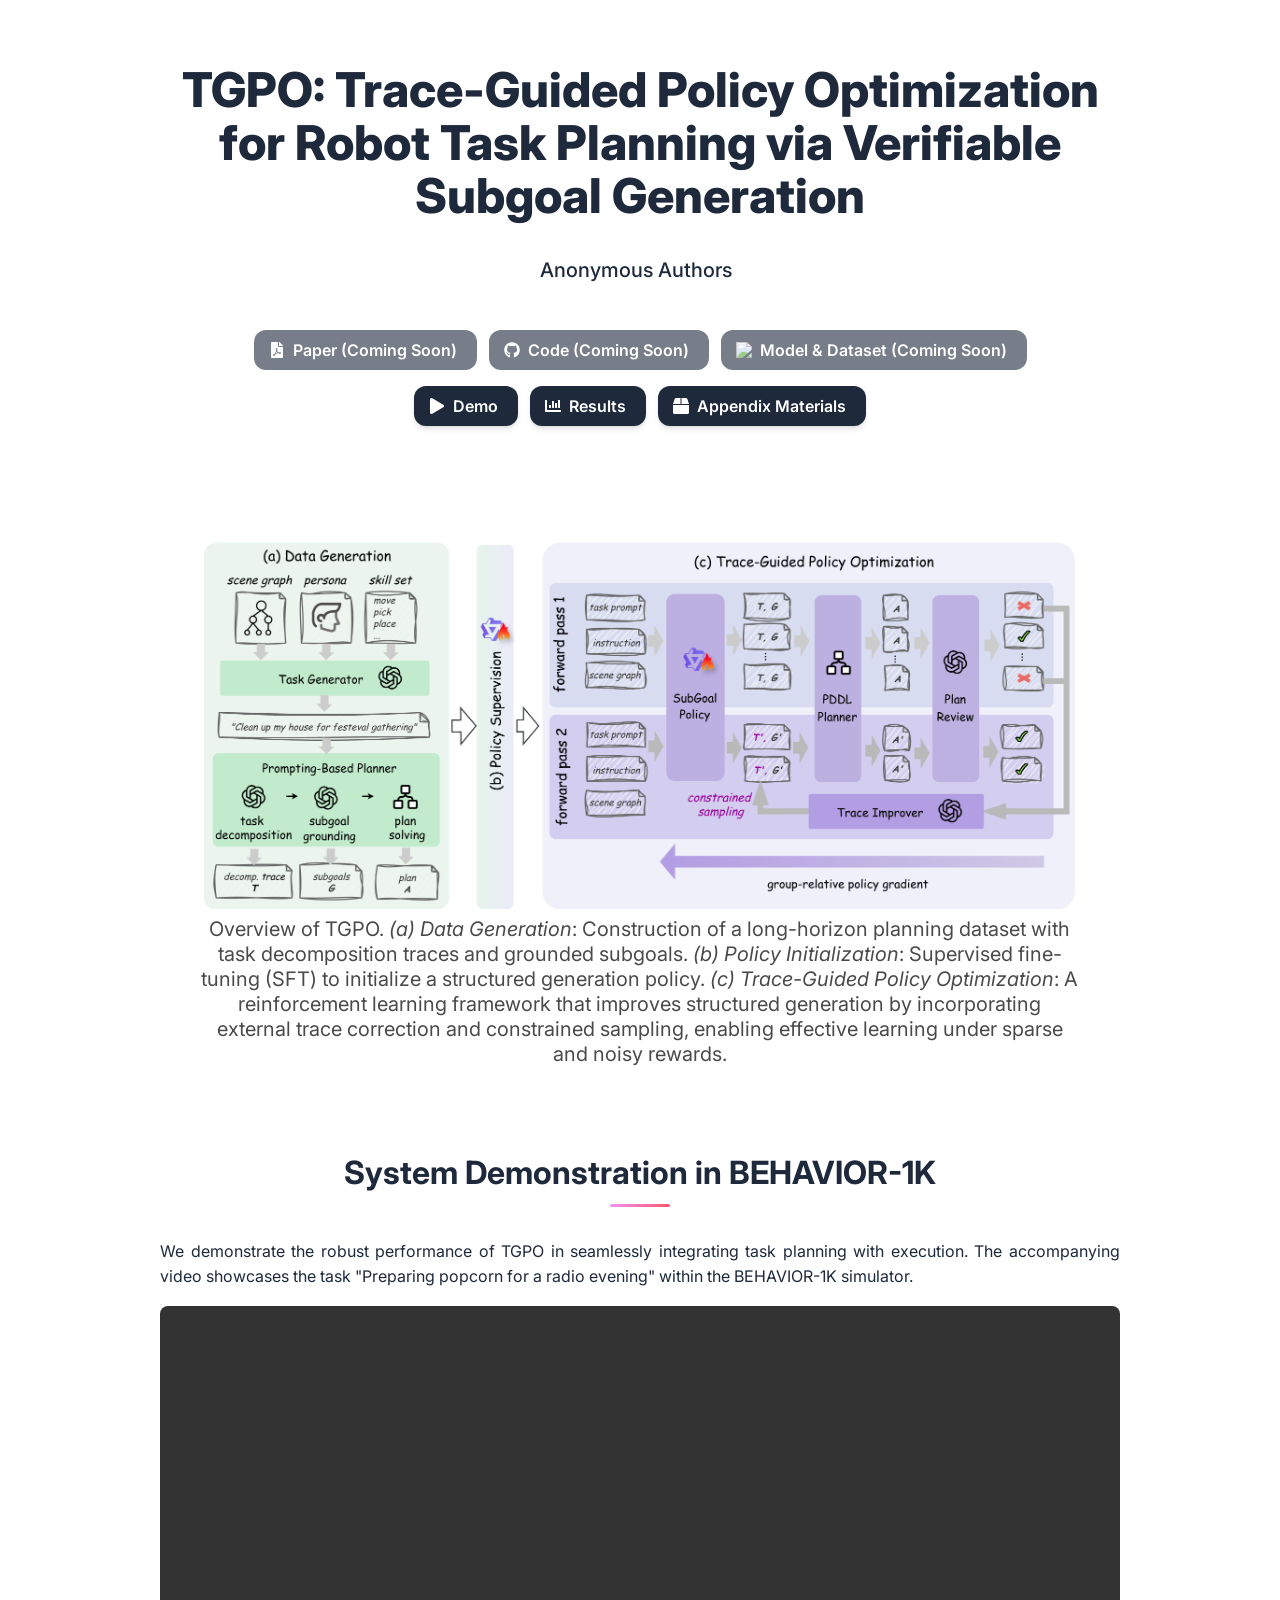
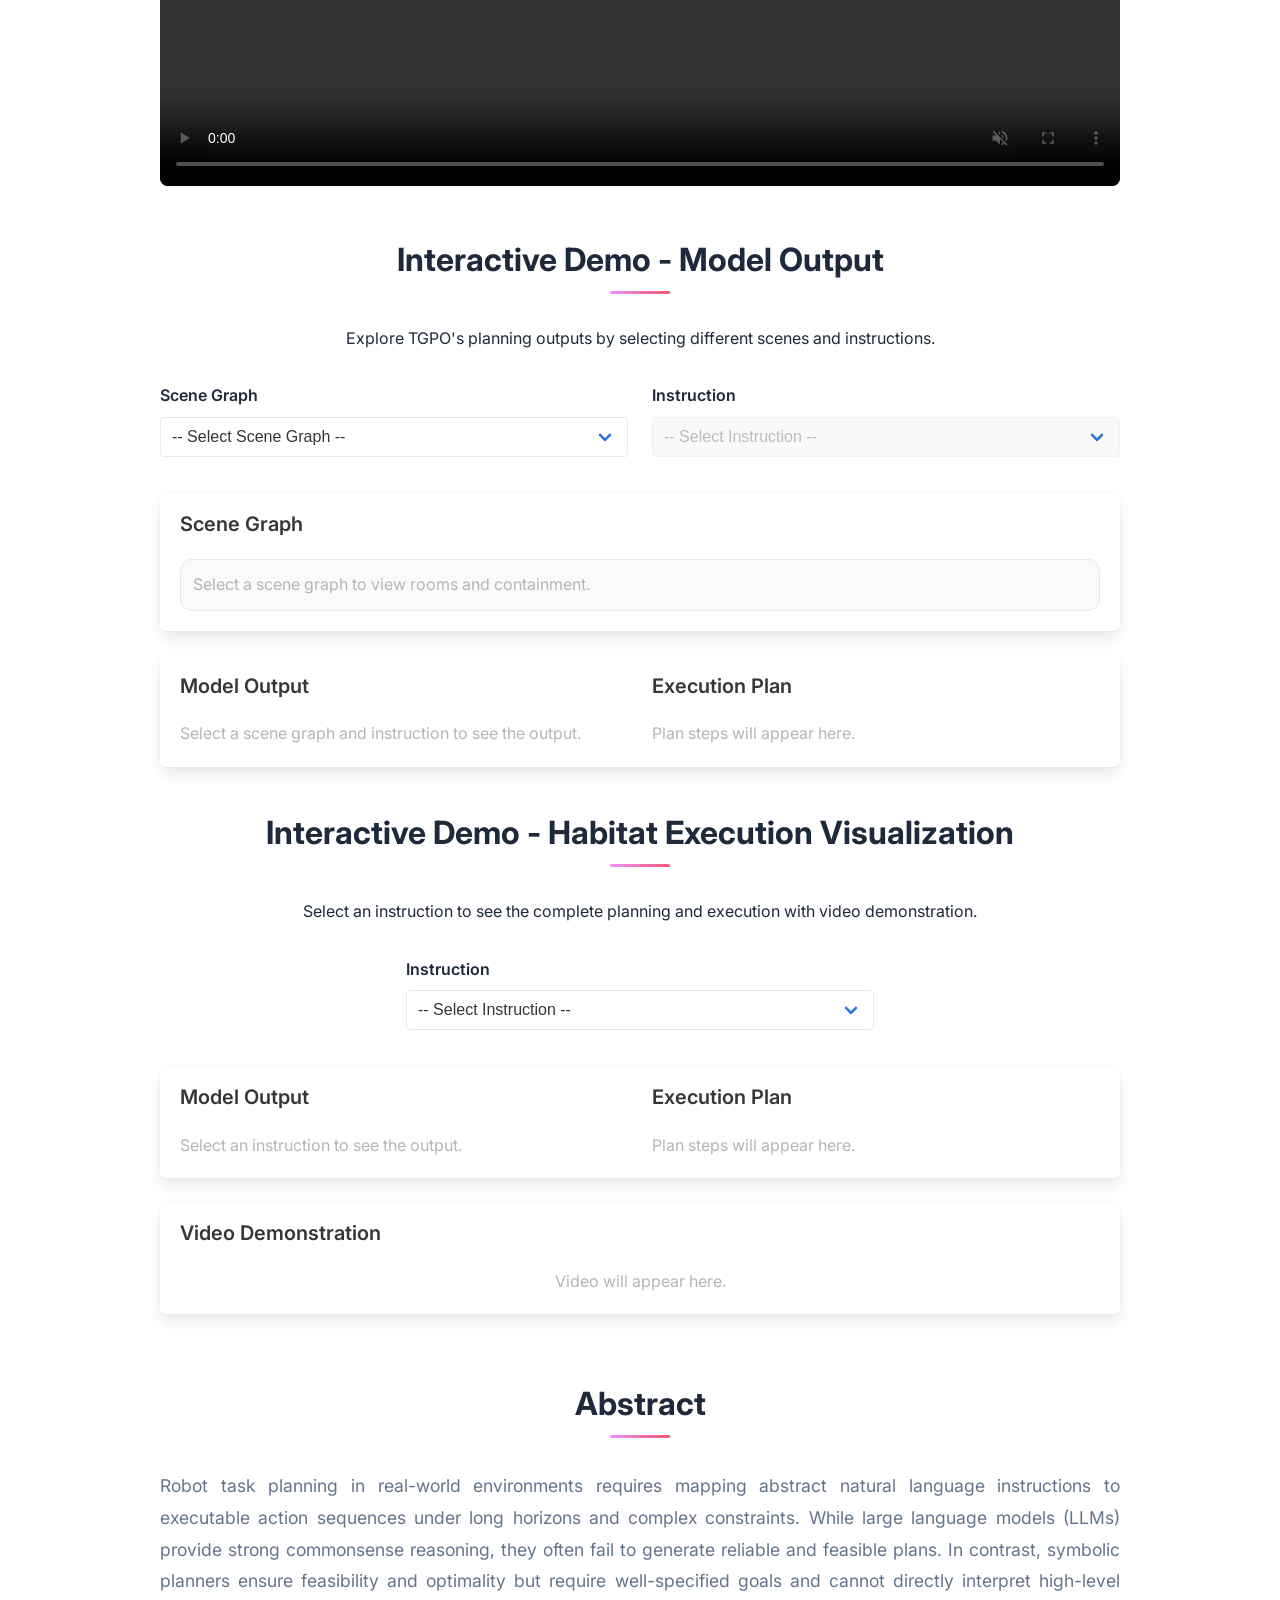
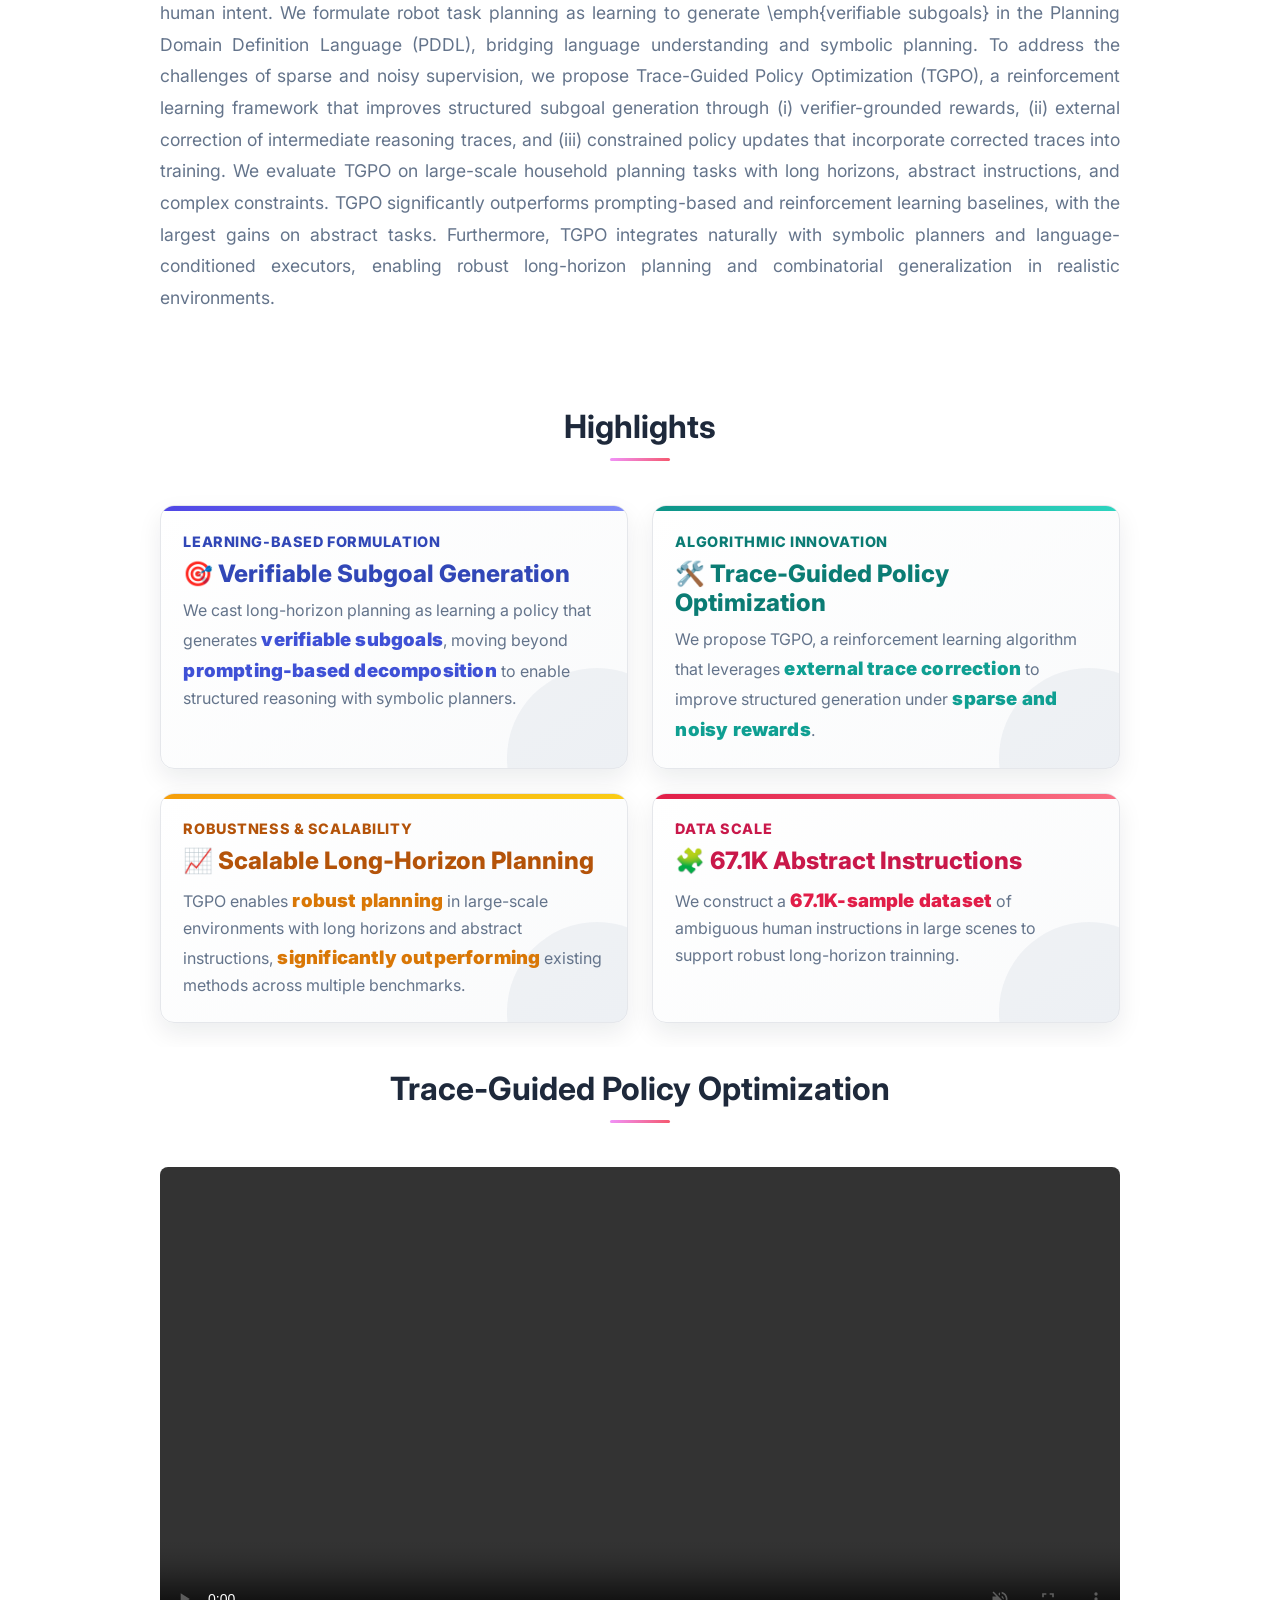
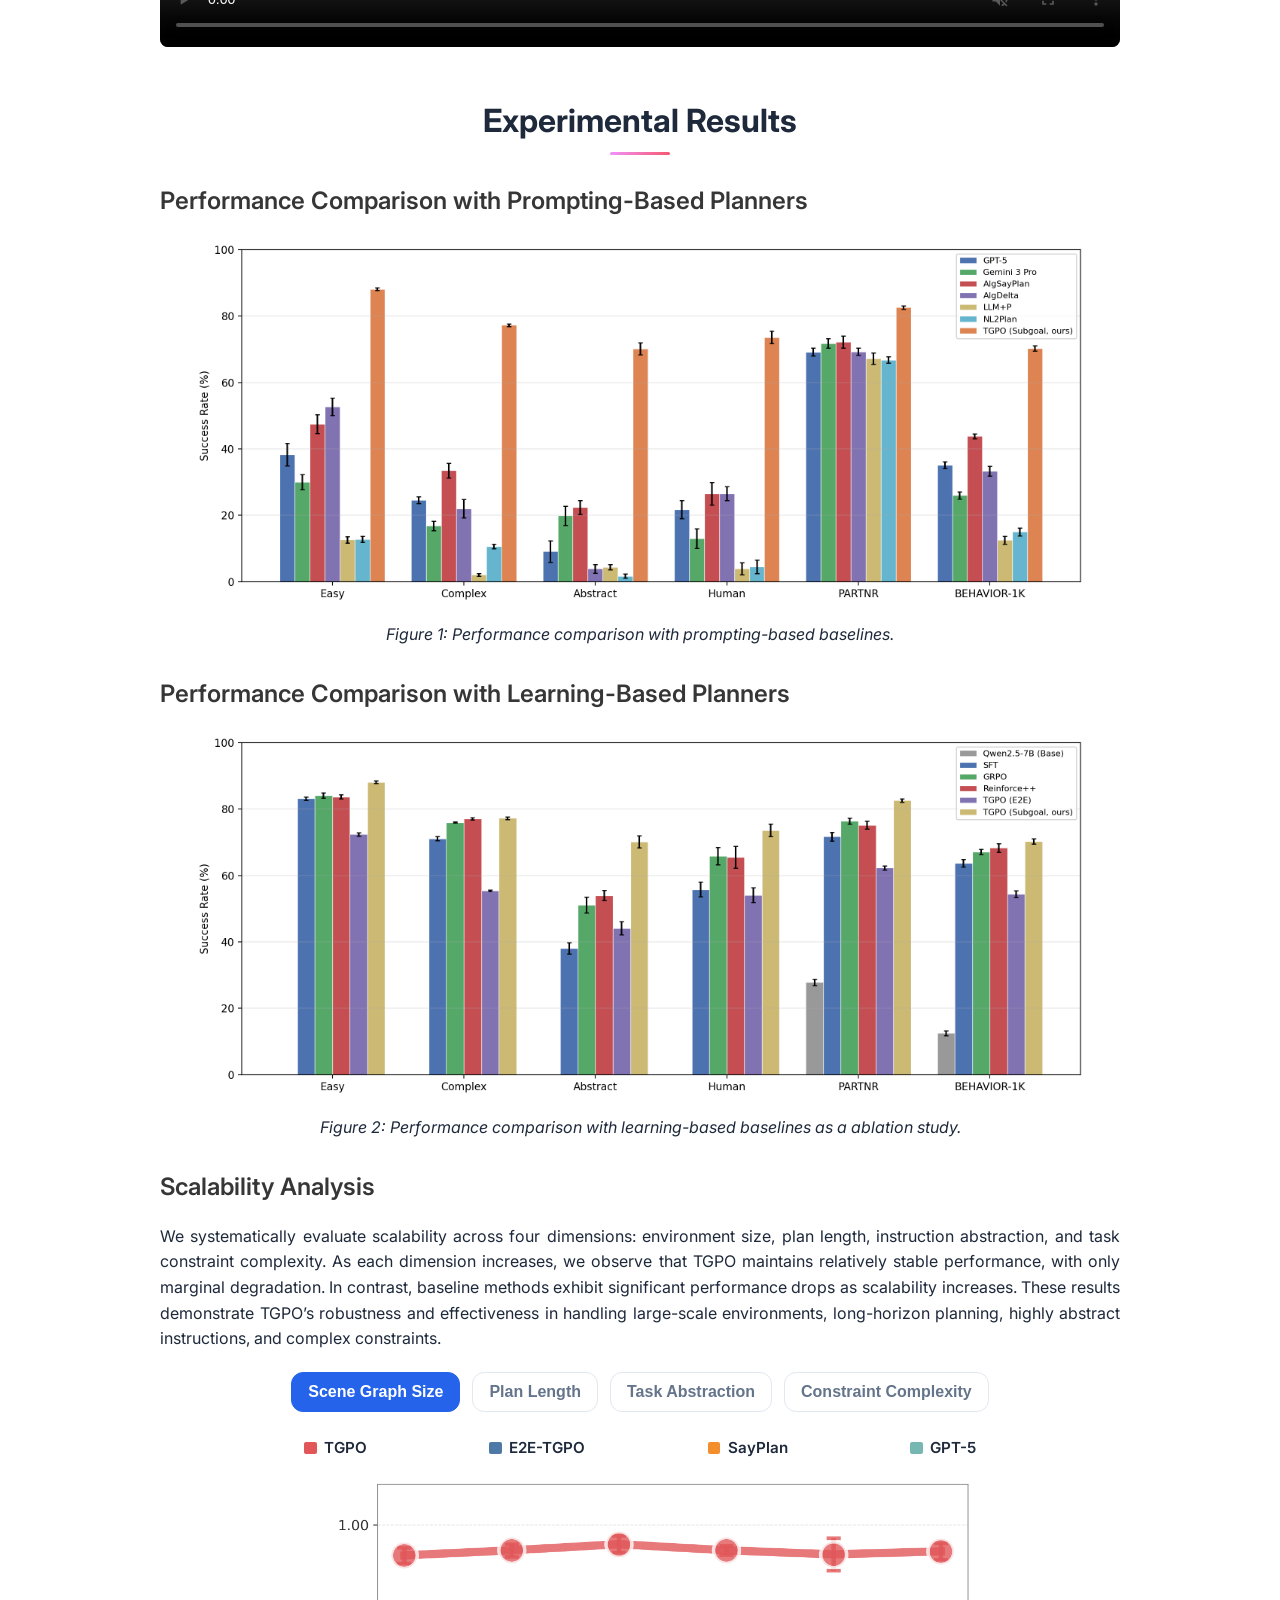
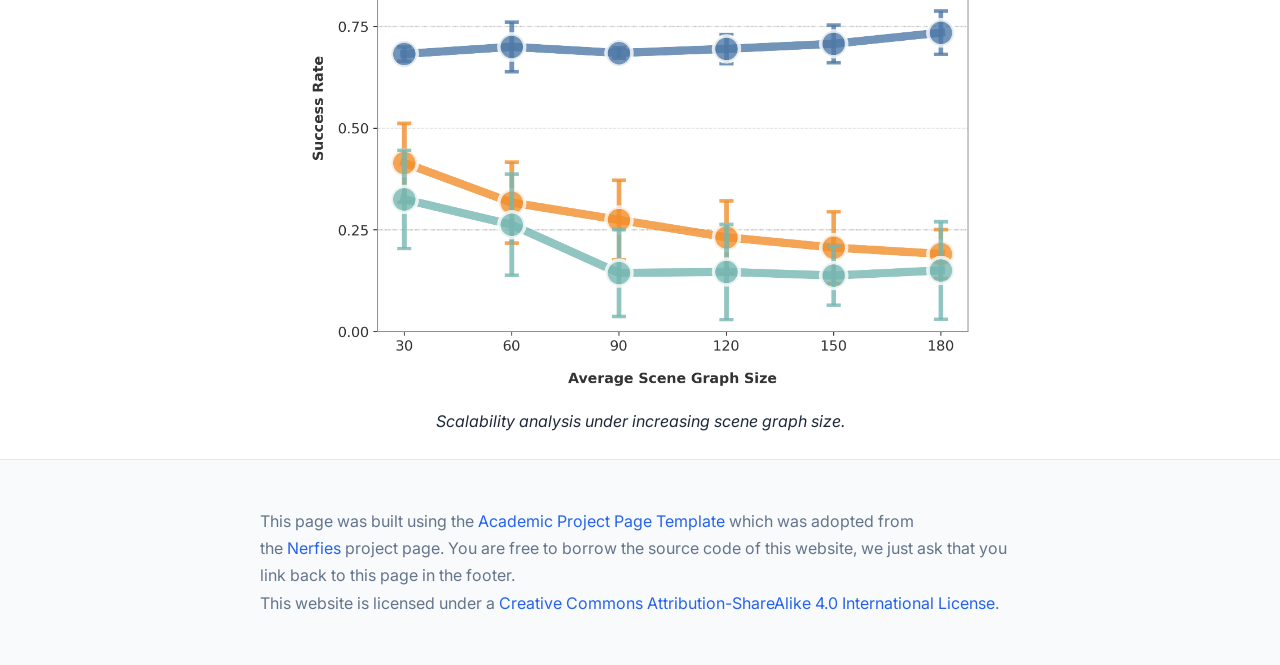
==== index.html @ 9da51aa7 "update" ====
<!DOCTYPE html>
<html lang="en">
<head>
  <meta charset="utf-8">
  <meta name="viewport" content="width=device-width, initial-scale=1">
  
  <!-- Primary Meta Tags -->
  <meta name="title" content="TGPO: Trace-Guided Policy Optimization for Robot Task Planning via Verifiable Subgoal Generation">
  <meta name="description" content="">
  <meta name="keywords" content="planning, robotics, artificial intelligence, machine learning, long-horizon planning, LLMs, reinforcement learning, symbolic reasoning, PDDL, task decomposition">
  <meta name="robots" content="noindex, nofollow">
  <meta name="language" content="English">
  
  <!-- Open Graph / Facebook -->
  <meta property="og:type" content="article">
  <meta property="og:site_name" content="Research Project">
  <meta property="og:title" content="TGPO: Trace-Guided Policy Optimization for Robot Task Planning via Verifiable Subgoal Generation">
  <meta property="og:description" content="Anonymous research project on household task planning.">
  <meta property="og:image:alt" content="TGPO Research Project">
  <meta property="article:section" content="Research">

  <!-- Twitter -->
  <meta name="twitter:card" content="summary_large_image">
  <meta name="twitter:title" content="TGPO: Trace-Guided Policy Optimization for Robot Task Planning">
  <meta name="twitter:description" content="Anonymous research project on household task planning.">

  <!-- Academic/Research Specific -->
  <meta name="citation_title" content="TGPO: Trace-Guided Policy Optimization for Robot Task Planning via Verifiable Subgoal Generation">
  <meta name="citation_publication_date" content="2024">
  
  <!-- Additional SEO -->
  <meta name="theme-color" content="#2563eb">
  <meta name="msapplication-TileColor" content="#2563eb">
  <meta name="apple-mobile-web-app-capable" content="yes">
  <meta name="apple-mobile-web-app-status-bar-style" content="default">
  <meta name="referrer" content="no-referrer">
  
  <!-- Preconnect for performance -->
  <link rel="preconnect" href="https://fonts.googleapis.com">
  <link rel="preconnect" href="https://fonts.gstatic.com" crossorigin>
  <link rel="preconnect" href="https://ajax.googleapis.com">
  <link rel="preconnect" href="https://documentcloud.adobe.com">
  <link rel="preconnect" href="https://cdn.jsdelivr.net">


  <title>TGPO: Trace-Guided Policy Optimization for Robot Task Planning via Verifiable Subgoal Generation - zhihong liu, yang li, renming huang, cewu lu, panpan cai | Academic Research</title>
  
  <!-- Favicon and App Icons -->
  <link rel="icon" type="image/x-icon" href="static/images/favicon.ico">
  <link rel="apple-touch-icon" href="static/images/favicon.ico">
  
  <!-- Critical CSS - Load synchronously -->
  <link rel="stylesheet" href="static/css/bulma.min.css">
  <link rel="stylesheet" href="static/css/index.css">
  
  <!-- Non-critical CSS - Load asynchronously -->
  <link rel="preload" href="static/css/bulma-carousel.min.css" as="style" onload="this.onload=null;this.rel='stylesheet'">
  <link rel="preload" href="static/css/bulma-slider.min.css" as="style" onload="this.onload=null;this.rel='stylesheet'">
  <link rel="preload" href="static/css/fontawesome.all.min.css" as="style" onload="this.onload=null;this.rel='stylesheet'">
  <link rel="preload" href="https://cdn.jsdelivr.net/gh/jpswalsh/academicons@1/css/academicons.min.css" as="style" onload="this.onload=null;this.rel='stylesheet'">
  
  <!-- Fallback for browsers that don't support preload -->
  <noscript>
    <link rel="stylesheet" href="static/css/bulma-carousel.min.css">
    <link rel="stylesheet" href="static/css/bulma-slider.min.css">
    <link rel="stylesheet" href="static/css/fontawesome.all.min.css">
    <link rel="stylesheet" href="https://cdn.jsdelivr.net/gh/jpswalsh/academicons@1/css/academicons.min.css">
  </noscript>
  
  <!-- Fonts - Optimized loading -->
  <link href="https://fonts.googleapis.com/css2?family=Inter:wght@400;500;600;700;800&display=swap" rel="stylesheet">
  
  <!-- Defer non-critical JavaScript -->
  <script defer src="https://ajax.googleapis.com/ajax/libs/jquery/3.5.1/jquery.min.js"></script>
  <script defer src="https://documentcloud.adobe.com/view-sdk/main.js"></script>
  <script defer src="static/js/fontawesome.all.min.js"></script>
  <script defer src="static/js/bulma-carousel.min.js"></script>
  <script defer src="static/js/bulma-slider.min.js"></script>
  <script defer src="static/js/index.js"></script>
  <script defer src="https://cdn.jsdelivr.net/npm/echarts@5.5.0/dist/echarts.min.js"></script>
  <script defer src="static/js/interactive-demo.js"></script>
  
  <!-- Structured Data for Academic Papers -->
  <!-- Structured Data removed for anonymity -->
</head>
<body>


  <!-- Scroll to Top Button -->
  <button class="scroll-to-top" onclick="scrollToTop()" title="Scroll to top" aria-label="Scroll to top">
    <i class="fas fa-chevron-up"></i>
  </button>



  <main id="main-content">
  <section class="hero">
    <div class="hero-body">
      <div class="container is-max-desktop">
        <div class="columns is-centered">
          <div class="column has-text-centered">
            <h1 class="title is-1 publication-title">TGPO: Trace-Guided Policy Optimization for Robot Task Planning via Verifiable Subgoal Generation</h1>
            <div class="is-size-5 publication-authors">
              <span class="author-block">Anonymous Authors</span>
                  </div>

                  <div class="column has-text-centered">
                    <div class="publication-links">
                      <p>
                        <span class="link-block">
                          <a class="external-link button is-normal is-rounded is-dark" disabled style="cursor: not-allowed; opacity: 0.6;">
                            <span class="icon">
                              <i class="fas fa-file-pdf"></i>
                            </span>
                            <span>Paper (Coming Soon)</span>
                          </a>
                        </span>

                        <span class="link-block">
                          <a class="external-link button is-normal is-rounded is-dark" disabled style="cursor: not-allowed; opacity: 0.6;">
                            <span class="icon">
                              <i class="fab fa-github"></i>
                            </span>
                            <span>Code (Coming Soon)</span>
                          </a>
                        </span>

                        <span class="link-block">
                          <a class="external-link button is-normal is-rounded is-dark" disabled style="cursor: not-allowed; opacity: 0.6;">
                            <span class="icon">
                              <img src="https://huggingface.co/front/assets/huggingface_logo-noborder.svg" alt="Hugging Face" style="width: 1em; height: 1em; vertical-align: middle;">
                            </span>
                            <span>Model & Dataset (Coming Soon)</span>
                          </a>
                        </span>
                      </p>
                      <p>
                        <span class="link-block">
                          <a href="#performance-demo" class="external-link button is-normal is-rounded is-dark">
                            <span class="icon">
                              <i class="fas fa-play"></i>
                            </span>
                            <span>Demo</span>
                          </a>
                        </span>

                        <span class="link-block">
                          <a href="#experimental-results" class="external-link button is-normal is-rounded is-dark">
                            <span class="icon">
                              <i class="fas fa-chart-bar"></i>
                            </span>
                            <span>Results</span>
                          </a>
                        </span>

                        <span class="link-block">
                          <a href="appendix_materials/" class="external-link button is-normal is-rounded is-dark">
                            <span class="icon">
                              <i class="fas fa-box"></i>
                            </span>
                            <span>Appendix Materials</span>
                          </a>
                        </span>
                      </p>
            </div>
          </div>
        </div>
      </div>
    </div>
  </div>
</section>



<!-- Start Banner-->
<section class="hero teaser">
  <div class="container has-text-centered">
    <div class="hero-body">
      <div class="columns is-centered">
        <div class="column is-four-fifths">
          <img src="static/images/TGPO_overview.png" alt="TGPO image" loading="lazy" style="max-width: 100%; height: auto;"/>
          <h2 class="subtitle has-text-centered">
            Overview of TGPO. 
<em>(a) Data Generation</em>: Construction of a long-horizon planning dataset with task decomposition traces and grounded subgoals. 
<em>(b) Policy Initialization</em>: Supervised fine-tuning (SFT) to initialize a structured generation policy. 
<em>(c) Trace-Guided Policy Optimization</em>: A reinforcement learning framework that improves structured generation by incorporating external trace correction and constrained sampling, enabling effective learning under sparse and noisy rewards.
          </h2>
        </div>
      </div>
    </div>
  </div>
</section>
<!-- End Banner -->

<!-- System Demonstration in BEHAVIOR-1K -->
<section class="hero is-small" id="performance-demo">
  <div class="hero-body">
    <div class="container is-max-desktop">
      <h2 class="title is-3 has-text-centered">System Demonstration in BEHAVIOR-1K</h2>
      <p class="has-text-justified" style="margin-bottom: 1rem;">
        We demonstrate the robust performance of TGPO in seamlessly integrating task planning with execution. The accompanying video showcases the task "Preparing popcorn for a radio evening" within the BEHAVIOR-1K simulator.
      </p>
      <div id="performance-video-container">
        <video poster="" autoplay controls muted loop preload="metadata" style="width: 100%; border-radius: 8px;">
          <source src="static/videos/behavior_1k_demos/recombine_task_demo.mp4" type="video/mp4">
        </video>
      </div>
    </div>
  </div>
</section>

<!-- Interactive Demo Section - Part 1: Model Output Only -->
<section class="hero is-small" id="interactive-demo">
  <div class="hero-body">
    <div class="container is-max-desktop">
      <h2 class="title is-3 has-text-centered">Interactive Demo - Model Output</h2>
      <p class="has-text-centered" style="margin-bottom: 2rem;">
        Explore TGPO's planning outputs by selecting different scenes and instructions.
      </p>

      <div class="columns is-centered">
        <div class="column is-full">
          <!-- Selection Controls -->
          <div class="columns" style="margin-bottom: 1.5rem;">
            <div class="column is-half">
              <div class="field">
                <label class="label">Scene Graph</label>
                <div class="control">
                  <div class="select is-fullwidth">
                    <select id="scene-graph-select-1">
                      <option value="">-- Select Scene Graph --</option>
                    </select>
                  </div>
                </div>
              </div>
            </div>
            <div class="column is-half">
              <div class="field">
                <label class="label">Instruction</label>
                <div class="control">
                  <div class="select is-fullwidth">
                    <select id="instruction-select-1" disabled>
                      <option value="">-- Select Instruction --</option>
                    </select>
                  </div>
                </div>
              </div>
            </div>
          </div>

          <!-- Scene Graph Row -->
          <div class="box" style="margin-bottom: 1.5rem;">
            <h4 class="title is-5">Scene Graph</h4>
            <div id="demo-scenegraph-container-1" class="demo-scenegraph-panel" style="max-height: 400px; overflow-y: auto;">
              <p class="has-text-grey-light">Select a scene graph to view the building hierarchy.</p>
            </div>
          </div>

          <!-- Model Output and Execution Plan - Side by Side -->
          <div class="box">
            <div class="columns">
              <div class="column is-half">
                <h4 class="title is-5">Model Output</h4>
                <div id="demo-output-container-1" style="max-height: 300px; overflow-y: auto;">
                  <p class="has-text-grey-light">Select a scene graph and instruction to see the output.</p>
                </div>
              </div>
              <div class="column is-half">
                <h4 class="title is-5">Execution Plan</h4>
                <div id="demo-plan-container-1" style="max-height: 300px; overflow-y: auto;">
                  <p class="has-text-grey-light">Plan steps will appear here.</p>
                </div>
              </div>
            </div>
          </div>
        </div>
      </div>
    </div>
  </div>
</section>
<!-- End Interactive Demo Section - Part 1 -->

<!-- Interactive Demo Section - Part 2: With Video -->
<section class="hero is-small">
  <div class="hero-body">
    <div class="container is-max-desktop">
      <h2 class="title is-3 has-text-centered">Interactive Demo - Habitat Execution Visualization</h2>
      <p class="has-text-centered" style="margin-bottom: 2rem;">
        Select an instruction to see the complete planning and execution with video demonstration.
      </p>

      <div class="columns is-centered">
        <div class="column is-full">
          <!-- Instruction Selection -->
          <div class="columns" style="margin-bottom: 1.5rem;">
            <div class="column is-half is-offset-one-quarter">
              <div class="field">
                <label class="label">Instruction</label>
                <div class="control">
                  <div class="select is-fullwidth">
                    <select id="instruction-select-2" disabled>
                      <option value="">-- Select Instruction --</option>
                    </select>
                  </div>
                </div>
              </div>
            </div>
          </div>

          <!-- Model Output and Execution Plan - Side by Side -->
          <div class="box" style="margin-bottom: 1.5rem;">
            <div class="columns">
              <div class="column is-half">
                <h4 class="title is-5">Model Output</h4>
                <div id="demo-output-container-2" style="max-height: 300px; overflow-y: auto;">
                  <p class="has-text-grey-light">Select an instruction to see the output.</p>
                </div>
              </div>
              <div class="column is-half">
                <h4 class="title is-5">Execution Plan</h4>
                <div id="demo-plan-container-2" style="max-height: 300px; overflow-y: auto;">
                  <p class="has-text-grey-light">Plan steps will appear here.</p>
                </div>
              </div>
            </div>
          </div>

          <!-- Video - Below -->
          <div class="box">
            <h4 class="title is-5">Video Demonstration</h4>
            <div id="demo-video-container-2">
              <p class="has-text-grey-light has-text-centered">Video will appear here.</p>
            </div>
          </div>

        </div>
      </div>
    </div>
  </div>
</section>
<!-- End Interactive Demo Section - Part 2 -->

<!-- Paper abstract -->
<section class="section hero">
  <div class="container is-max-desktop">
    <div class="columns is-centered has-text-centered">
      <div class="column is-full">
        <h2 class="title is-3">Abstract</h2>
        <div class="content has-text-justified">
          <p>
            Robot task planning in real-world environments requires mapping abstract natural language instructions to executable action sequences under long horizons and complex constraints. While large language models (LLMs) provide strong commonsense reasoning, they often fail to generate reliable and feasible plans. In contrast, symbolic planners ensure feasibility and optimality but require well-specified goals and cannot directly interpret high-level human intent. We formulate robot task planning as learning to generate \emph{verifiable subgoals} in the Planning Domain Definition Language (PDDL), bridging language understanding and symbolic planning. To address the challenges of sparse and noisy supervision, we propose Trace-Guided Policy Optimization (TGPO), a reinforcement learning framework that improves structured subgoal generation through (i) verifier-grounded rewards, (ii) external correction of intermediate reasoning traces, and (iii) constrained policy updates that incorporate corrected traces into training. We evaluate TGPO on large-scale household planning tasks with long horizons, abstract instructions, and complex constraints. TGPO significantly outperforms prompting-based and reinforcement learning baselines, with the largest gains on abstract tasks. Furthermore, TGPO integrates naturally with symbolic planners and language-conditioned executors, enabling robust long-horizon planning and combinatorial generalization in realistic environments.
          </p>
        </div>
      </div>
    </div>
  </div>
</section>
<!-- End paper abstract -->


<!-- Highlights Section -->
<section class="hero is-small highlights-section">
  <div class="hero-body">
    <div class="container is-max-desktop">
      <h2 class="title is-3 has-text-centered">Highlights</h2>

      <div class="columns is-multiline highlights-grid">
        <div class="column is-half-desktop is-full-mobile">
          <article class="highlight-card highlight-card-intent">
            <p class="highlight-eyebrow">Learning-based formulation</p>
            <h3 class="highlight-title">🎯 Verifiable Subgoal Generation</h3>
            <p class="highlight-description">We cast long-horizon planning as learning a policy that generates <span class="highlight-inline-keyword">verifiable subgoals</span>, moving beyond <span class="highlight-inline-keyword">prompting-based decomposition</span> to enable structured reasoning with symbolic planners.</p>
          </article>
        </div>

        <div class="column is-half-desktop is-full-mobile">
          <article class="highlight-card highlight-card-tgpo">
            <p class="highlight-eyebrow">Algorithmic innovation</p>
            <h3 class="highlight-title">🛠️ Trace-Guided Policy Optimization</h3>
            <p class="highlight-description">We propose TGPO, a reinforcement learning algorithm that leverages <span class="highlight-inline-keyword">external trace correction</span> to improve structured generation under <span class="highlight-inline-keyword">sparse and noisy rewards</span>.</p>
          </article>
        </div>

        <div class="column is-half-desktop is-full-mobile">
          <article class="highlight-card highlight-card-results">
            <p class="highlight-eyebrow">Robustness & scalability</p>
            <h3 class="highlight-title">📈 Scalable Long-Horizon Planning</h3>
            <p class="highlight-description">TGPO enables <span class="highlight-inline-keyword">robust planning</span> in large-scale environments with long horizons and abstract instructions, <span class="highlight-inline-keyword">significantly outperforming</span> existing methods across multiple benchmarks.</p>
          </article>
        </div>
        <div class="column is-half-desktop is-full-mobile">
          <article class="highlight-card highlight-card-data">
            <p class="highlight-eyebrow">Data scale</p>
            <h3 class="highlight-title">🧩 67.1K Abstract Instructions</h3>
            <p class="highlight-description">We construct a <span class="highlight-inline-keyword">67.1K-sample dataset</span> of ambiguous human instructions in large scenes to support robust long-horizon trainning.</p>
            </article>
        </div>
      </div>
    </div>
  </div>
</section>
<!-- End Highlights Section -->



<!-- Key Components Section -->
<section class="hero is-small">
  <div class="hero-body">
    <div class="container is-max-desktop">
      <h2 class="title is-3 has-text-centered">Trace-Guided Policy Optimization</h2>

      <!-- TGPO Algorithm -->
      <div class="content">
        <div class="columns is-centered" style="margin-top: 1.5rem;">
          <div class="column is-full">
            <video poster="" autoplay controls muted loop preload="metadata" style="width: 100%; border-radius: 8px;">
              <source src="static/videos/TGPO.mp4" type="video/mp4">
            </video>
          </div>
        </div>
      </div>
    </div>
  </div>
</section>
<!-- End Key Components Section -->




<!-- Experimental Results -->
<section class="hero is-small" id="experimental-results">
  <div class="hero-body">
    <div class="container is-max-desktop">
      <h2 class="title is-3 has-text-centered">Experimental Results</h2>
      
      <!-- Main Results Table -->
      <div class="content">
        <h3 class="title is-4">Performance Comparison with Prompting-Based Planners</h3>
        
        <!-- Figures 1 & 2 - Side by Side -->
        <div class="columns is-centered">
          <div class="column is-full">
            <figure class="image">
              <img src="static/images/comparison_prompting_based_beslines.png" alt="Results on In-distribution Benchmark" loading="lazy" style="max-width: 100%; height: auto;"/>
              <figcaption class="has-text-centered" style="margin-top: 0.5rem; font-style: italic;">
                Figure 1: Performance comparison with prompting-based baselines.
              </figcaption>
            </figure>
          </div>
        </div>
      </div>

      <!-- Ablation Study -->
      <div class="content" style="margin-top: 2rem;">
        <h3 class="title is-4">Performance Comparison with Learning-Based Planners</h3>

        
        
        <!-- Figures 3 & 4 - Side by Side -->
        <div class="columns is-centered">
          <div class="column is-full">
            <figure class="image">
              <img src="static/images/comparison_learning_baselines.png" alt="Ablation study results" loading="lazy" style="max-width: 100%; height: auto;"/>
              <figcaption class="has-text-centered" style="margin-top: 0.5rem; font-style: italic;">
                Figure 2: Performance comparison with learning-based baselines as a ablation study.
              </figcaption>
            </figure>
          </div>
        </div>
      </div>
      

      <!-- Scalability Analysis -->
      <div class="content" style="margin-top: 2rem;">
        <h3 class="title is-4">Scalability Analysis</h3>
        <p class="has-text-justified">
          We systematically evaluate scalability across four dimensions: environment size, plan length, instruction abstraction, and task constraint complexity. As each dimension increases, we observe that TGPO maintains relatively stable performance, with only marginal degradation. In contrast, baseline methods exhibit significant performance drops as scalability increases. These results demonstrate TGPO’s robustness and effectiveness in handling large-scale environments, long-horizon planning, highly abstract instructions, and complex constraints.
        </p>
        
        <div class="scalability-controls has-text-centered" role="tablist" aria-label="Scalability dimensions">
          <button class="button is-light scalability-tab is-active" data-scalability-key="scene_graph_size" type="button" role="tab" aria-selected="true">
            Scene Graph Size
          </button>
          <button class="button is-light scalability-tab" data-scalability-key="plan_length" type="button" role="tab" aria-selected="false">
            Plan Length
          </button>
          <button class="button is-light scalability-tab" data-scalability-key="task_abstraction" type="button" role="tab" aria-selected="false">
            Task Abstraction
          </button>
          <button class="button is-light scalability-tab" data-scalability-key="constraint_complexity" type="button" role="tab" aria-selected="false">
            Constraint Complexity
          </button>
        </div>

        <div class="scalability-legend-wrap">
          <div class="scalability-legend" aria-label="Methods legend">
            <span class="scalability-legend-item">
              <span class="scalability-legend-swatch" style="background-color: #E15759;"></span>
              <span>TGPO</span>
            </span>
            <span class="scalability-legend-item">
              <span class="scalability-legend-swatch" style="background-color: #4E79A7;"></span>
              <span>E2E-TGPO</span>
            </span>
            <span class="scalability-legend-item">
              <span class="scalability-legend-swatch" style="background-color: #F28E2B;"></span>
              <span>SayPlan</span>
            </span>
            <span class="scalability-legend-item">
              <span class="scalability-legend-swatch" style="background-color: #76B7B2;"></span>
              <span>GPT-5</span>
            </span>
          </div>
        </div>

        <div class="columns is-centered scalability-image-row">
          <div class="column scalability-image-column">
            <figure class="image scalability-figure">
              <img id="scalability-image" src="static/images/ablation_scene_graph_size.png" alt="Scalability analysis for scene graph size" loading="lazy"/>
              <figcaption id="scalability-caption" class="has-text-centered">
                Scalability analysis under increasing scene graph size.
              </figcaption>
            </figure>
          </div>
        </div>
      </div>
      
    </div>
  </div>
</section>
<!-- End experimental results -->

  <script>
    // Simulator data management
    let visualizationData = [];
    let currentSimulator = 'habitat';
    let currentSimulatorData = null;

    // Load visualization data from JSON
    async function loadVisualizationData() {
      try {
        const response = await fetch('static/demos/visualization_data.json');
        if (response.ok) {
          visualizationData = await response.json();
          console.log('Visualization data loaded successfully');
        } else {
          console.warn('Failed to load visualization_data.json');
        }
      } catch (error) {
        console.error('Error loading visualization data:', error);
      }
    }

    // Initialize Execution Visualization Demo (Habitat only)
    function initializeDemo2() {
      const instructionSelect = document.getElementById('instruction-select-2');

      if (!instructionSelect) {
        console.error('Demo 2 select elements not found');
        return;
      }

      // Add event listeners
      instructionSelect.addEventListener('change', onInstructionChange2);

      // Default to Habitat data
      onSimulatorChange('habitat');
    }

    // Handle simulator selection change
    function onSimulatorChange(selectedSimulator) {
      const instructionSelect = document.getElementById('instruction-select-2');

      // Reset instruction dropdown
      instructionSelect.innerHTML = '<option value="">-- Select Instruction --</option>';
      
      // Clear output
      clearDemoOutput2();

      if (!selectedSimulator) {
        instructionSelect.disabled = true;
        currentSimulatorData = null;
        return;
      }

      // Find the simulator data from visualizationData
      currentSimulatorData = visualizationData.find(item => {
        return item.simulator && item.simulator.toLowerCase() === selectedSimulator.toLowerCase();
      });

      if (!currentSimulatorData) {
        console.warn('Simulator data not found for:', selectedSimulator);
        instructionSelect.disabled = true;
        return;
      }

      currentSimulator = selectedSimulator;
      
      // Enable instruction dropdown
      instructionSelect.disabled = false;

      // Populate instruction dropdown based on selected simulator
      if (currentSimulatorData.data_items && currentSimulatorData.data_items.length > 0) {
        currentSimulatorData.data_items.forEach((item, index) => {
          const option = document.createElement('option');
          option.value = index;
          option.textContent = item.instruction;
          instructionSelect.appendChild(option);
        });
      }
    }

    // Handle instruction selection change for Demo 2
    function onInstructionChange2() {
      const instructionSelect = document.getElementById('instruction-select-2');
      const instructionIndex = instructionSelect.value;

      if (instructionIndex === '') {
        clearDemoOutput2();
        return;
      }

      updateDemo2Output(instructionIndex);
    }

    function displaySimulatorOutput(dataItem) {
      // Display output
      const outputContainer = document.getElementById('demo-output-container-2');
      if (dataItem.model_output && dataItem.model_output.trim() !== '') {
        outputContainer.innerHTML = `<pre class="demo-output-text" style="white-space: pre-wrap; font-family: monospace; font-size: 0.9em;">${escapeHtml(dataItem.model_output)}</pre>`;
      } else {
        outputContainer.innerHTML = '<p class="has-text-grey-light">No model output available.</p>';
      }
      
      // Display plan
      const planContainer = document.getElementById('demo-plan-container-2');
      if (dataItem.plan && dataItem.plan.length > 0) {
        let planHtml = '<ol style="margin-left: 1.5em;">';
        dataItem.plan.forEach((step) => {
          planHtml += `<li style="margin: 5px 0;"><code>${escapeHtml(step)}</code></li>`;
        });
        planHtml += '</ol>';
        planContainer.innerHTML = planHtml;
      } else {
        planContainer.innerHTML = '<p class="has-text-grey-light">No plan available.</p>';
      }
      
      // Display video
      const videoContainer = document.getElementById('demo-video-container-2');
      renderDemoVideo2(videoContainer, dataItem);
    }

    function renderDemoVideo2(container, dataItem) {
      if (!container) {
        console.warn('Video container not found');
        return;
      }

      const videoPath = dataItem.video_path;
      const videoUrl = dataItem.video_url;
      const videoId = dataItem.video_id;

      console.log('renderDemoVideo2 called with:', { videoPath, videoUrl, videoId });

      // Priority 1: Use video_path if available
      if (videoPath) {
        // videoPath is already a full relative path like "static/videos/..."
        const fullPath = videoPath.startsWith('http') ? videoPath : videoPath;
        console.log('Using video_path:', fullPath);
        container.innerHTML = `
          <video controls autoplay muted loop preload="metadata" style="width: 100%; border-radius: 8px;">
            <source src="${escapeHtml(fullPath)}" type="video/mp4">
            Your browser does not support the video tag.
          </video>
        `;
        return;
      }

      // Priority 2: Use video_url
      if (videoUrl) {
        console.log('Using video_url:', videoUrl);
        container.innerHTML = `
          <video controls autoplay muted loop preload="metadata" style="width: 100%; border-radius: 8px;">
            <source src="${escapeHtml(videoUrl)}" type="video/mp4">
            Your browser does not support the video tag.
          </video>
        `;
        return;
      }

      // Priority 3: Use video_id
      if (videoId) {
        const videoPathFromId = `static/demos/videos/${videoId}.mp4`;
        console.log('Using video_id, path:', videoPathFromId);
        container.innerHTML = `
          <video controls autoplay muted loop preload="metadata" style="width: 100%; border-radius: 8px;">
            <source src="${escapeHtml(videoPathFromId)}" type="video/mp4">
            Your browser does not support the video tag.
          </video>
        `;
        return;
      }

      console.warn('No video sources available');
      container.innerHTML = '<p class="has-text-grey-light has-text-centered">No video available.</p>';
    }

    function updateDemo2Output(instructionIndex) {
      const index = parseInt(instructionIndex);
      
      if (!currentSimulatorData || !currentSimulatorData.data_items) {
        console.warn('No simulator data available');
        return;
      }

      const dataItem = currentSimulatorData.data_items[index];
      if (dataItem) {
        displaySimulatorOutput(dataItem);
      }
    }

    function clearDemoOutput2() {
      const outputContainer = document.getElementById('demo-output-container-2');
      const planContainer = document.getElementById('demo-plan-container-2');
      const videoContainer = document.getElementById('demo-video-container-2');

      if (outputContainer) {
        outputContainer.innerHTML =
          '<p class="has-text-grey-light">Select an instruction to see the output.</p>';
      }
      if (planContainer) {
        planContainer.innerHTML =
          '<p class="has-text-grey-light">Plan steps will appear here.</p>';
      }
      if (videoContainer) {
        videoContainer.innerHTML =
          '<p class="has-text-grey-light has-text-centered">Video will appear here.</p>';
      }
    }

    function escapeHtml(text) {
      const map = {
        '&': '&amp;',
        '<': '&lt;',
        '>': '&gt;',
        '"': '&quot;',
        "'": '&#039;'
      };
      return text.replace(/[&<>"']/g, (m) => map[m]);
    }

    // Initialize on page load
    window.addEventListener('DOMContentLoaded', function() {
      loadVisualizationData().then(() => {
        // Initialize demo after data is loaded
        initializeDemo2();
        console.log('Page initialized, ready for simulator selection');
      });
    });
  </script>

  <footer class="footer">
  <div class="container">
    <div class="columns is-centered">
      <div class="column is-8">
        <div class="content">

          <p>
            This page was built using the <a href="https://github.com/eliahuhorwitz/Academic-project-page-template" target="_blank">Academic Project Page Template</a> which was adopted from the <a href="https://nerfies.github.io" target="_blank">Nerfies</a> project page.
            You are free to borrow the source code of this website, we just ask that you link back to this page in the footer. <br> This website is licensed under a <a rel="license"  href="http://creativecommons.org/licenses/by-sa/4.0/" target="_blank">Creative
            Commons Attribution-ShareAlike 4.0 International License</a>.
          </p>

        </div>
      </div>
    </div>
  </div>
</footer>

<!-- Statcounter tracking code -->
  
<!-- You can add a tracker to track page visits by creating an account at statcounter.com -->

    <!-- End of Statcounter Code -->

  </body>
  </html>
---- static/css/index.css ----
/* Modern CSS Variables for consistent theming */
:root {
  --primary-color: #2563eb;
  --primary-hover: #1d4ed8;
  --secondary-color: #64748b;
  --accent-color: #0ea5e9;
  --text-primary: #1e293b;
  --text-secondary: #64748b;
  --text-light: #94a3b8;
  --background-primary: #ffffff;
  --background-secondary: #f8fafc;
  --background-accent: #f1f5f9;
  --border-color: #e2e8f0;
  --shadow-sm: 0 1px 2px 0 rgb(0 0 0 / 0.05);
  --shadow-md: 0 4px 6px -1px rgb(0 0 0 / 0.1), 0 2px 4px -2px rgb(0 0 0 / 0.1);
  --shadow-lg:
    0 10px 15px -3px rgb(0 0 0 / 0.1), 0 4px 6px -4px rgb(0 0 0 / 0.1);
  --shadow-xl:
    0 20px 25px -5px rgb(0 0 0 / 0.1), 0 8px 10px -6px rgb(0 0 0 / 0.1);
  --gradient-primary: linear-gradient(135deg, #667eea 0%, #764ba2 100%);
  --gradient-accent: linear-gradient(135deg, #f093fb 0%, #f5576c 100%);
  --gradient-subtle: linear-gradient(135deg, #ffecd2 0%, #fcb69f 100%);
  --border-radius: 12px;
  --border-radius-lg: 16px;
  --transition: all 0.3s cubic-bezier(0.4, 0, 0.2, 1);
}

/* Smooth scrolling for better UX */
html {
  scroll-behavior: smooth;
}

body {
  font-family:
    "Inter",
    "Segoe UI",
    -apple-system,
    BlinkMacSystemFont,
    sans-serif;
  color: var(--text-primary);
  line-height: 1.6;
  font-size: 16px;
  background-color: var(--background-primary);
  -webkit-font-smoothing: antialiased;
  -moz-osx-font-smoothing: grayscale;
}

/* Modern Button Styles */
.button {
  border-radius: var(--border-radius) !important;
  font-weight: 600 !important;
  transition: var(--transition) !important;
  border: 2px solid transparent !important;
  position: relative;
  overflow: hidden;
}

.button.is-dark {
  background: var(--text-primary) !important;
  border: none !important;
  color: white !important;
  box-shadow: var(--shadow-md);
}

.button.is-dark:hover {
  transform: translateY(-2px);
  box-shadow: var(--shadow-lg);
  background: var(--primary-color) !important;
}

.button.is-dark:active {
  transform: translateY(0);
  box-shadow: var(--shadow-md);
}

.footer .icon-link {
  font-size: 25px;
  color: var(--text-secondary);
  transition: var(--transition);
}

.footer .icon-link:hover {
  color: var(--primary-color);
  transform: translateY(-2px);
}

.link-block a {
  margin: 8px 4px;
}

.dnerf {
  font-variant: small-caps;
}

/* Hero Section Modernization */
.hero {
  position: relative;
  overflow: hidden;
}

.hero.is-light {
  background: var(--background-secondary);
  border-top: 1px solid var(--border-color);
  border-bottom: 1px solid var(--border-color);
}

.hero-body {
  padding: 4rem 1.5rem;
}

.teaser .hero-body {
  padding-top: 2rem;
  padding-bottom: 4rem;
}

.teaser {
  font-family: "Inter", sans-serif;
}

/* Publication Content Styling */
.publication-title {
  font-family: "Inter", sans-serif !important;
  font-weight: 800 !important;
  color: var(--text-primary) !important;
  margin-bottom: 2rem !important;
  line-height: 1.1 !important;
}

.publication-banner {
  max-height: 70vh;
  border-radius: var(--border-radius-lg);
  overflow: hidden;
  box-shadow: var(--shadow-xl);
  margin: 2rem 0;
}

.publication-banner video {
  position: relative;
  left: auto;
  top: auto;
  transform: none;
  object-fit: cover;
  width: 100%;
  height: 100%;
  border-radius: var(--border-radius-lg);
}

.publication-header .hero-body {
  padding: 6rem 1.5rem 4rem;
}

.publication-authors {
  font-family: "Inter", sans-serif !important;
  font-weight: 500;
  margin-bottom: 1.5rem;
}

.publication-venue {
  color: var(--text-secondary);
  width: fit-content;
  font-weight: 600;
  background: var(--background-accent);
  padding: 0.5rem 1rem;
  border-radius: var(--border-radius);
  margin-top: 1rem;
  display: inline-block;
}

.publication-awards {
  color: #ef4444;
  width: fit-content;
  font-weight: 700;
  background: linear-gradient(135deg, #fef2f2, #fee2e2);
  padding: 0.5rem 1rem;
  border-radius: var(--border-radius);
  border-left: 4px solid #ef4444;
  margin-top: 1rem;
}

.publication-authors a {
  color: var(--primary-color) !important;
  text-decoration: none;
  font-weight: 600;
  transition: var(--transition);
  position: relative;
}

.publication-authors a::after {
  content: "";
  position: absolute;
  width: 0;
  height: 2px;
  bottom: -2px;
  left: 0;
  background: var(--gradient-accent);
  transition: var(--transition);
}

.publication-authors a:hover::after {
  width: 100%;
}

.publication-authors a:hover {
  color: var(--primary-hover) !important;
}

.author-block {
  display: inline-block;
  margin-right: 0.5rem;
}

.publication-banner img {
  border-radius: var(--border-radius-lg);
  box-shadow: var(--shadow-lg);
  transition: var(--transition);
}

.publication-banner img:hover {
  transform: scale(1.02);
  box-shadow: var(--shadow-xl);
}

/* Modern Video and Carousel Styling */
.publication-video {
  position: relative;
  width: 100%;
  height: 0;
  padding-bottom: 56.25%;
  overflow: hidden;
  border-radius: var(--border-radius-lg) !important;
  box-shadow: var(--shadow-xl);
  transition: var(--transition);
}

.publication-video:hover {
  transform: translateY(-4px);
  box-shadow: var(--shadow-xl);
}

.publication-video iframe {
  position: absolute;
  top: 0;
  left: 0;
  width: 100%;
  height: 100%;
  border-radius: var(--border-radius-lg);
}

.publication-body img {
  border-radius: var(--border-radius);
  box-shadow: var(--shadow-md);
  transition: var(--transition);
}

.publication-body img:hover {
  transform: translateY(-2px);
  box-shadow: var(--shadow-lg);
}

.results-carousel {
  overflow: hidden;
  padding: 1rem 0;
}

.results-carousel .item {
  margin: 1rem;
  overflow: hidden;
  padding: 1.5rem;
  font-size: 0;
  background: var(--background-primary);
  border-radius: var(--border-radius-lg);
  box-shadow: var(--shadow-md);
  transition: var(--transition);
  border: 1px solid var(--border-color);
}

.results-carousel .item:hover {
  transform: translateY(-4px);
  box-shadow: var(--shadow-lg);
}

.results-carousel .item img,
.results-carousel video {
  margin: 0;
  border-radius: var(--border-radius);
  width: 100%;
  height: auto;
}

.results-carousel .subtitle {
  font-size: 1rem !important;
  color: var(--text-secondary);
  margin-top: 1rem;
  font-weight: 500;
}

/* Pagination and Misc Improvements */
.slider-pagination .slider-page {
  background: var(--primary-color);
  border-radius: 50%;
  transition: var(--transition);
}

.slider-pagination .slider-page.is-active {
  background: var(--primary-hover);
  transform: scale(1.2);
}

.eql-cntrb {
  font-size: 0.875rem;
  color: var(--text-light);
  font-style: italic;
}

/* Section Titles */
.title.is-3 {
  font-family: "Inter", sans-serif !important;
  font-weight: 700 !important;
  color: var(--text-primary);
  margin-bottom: 2rem !important;
  position: relative;
  padding-bottom: 1rem;
}

.title.is-3::after {
  content: "";
  position: absolute;
  bottom: 0;
  left: 50%;
  transform: translateX(-50%);
  width: 60px;
  height: 3px;
  background: var(--gradient-accent);
  border-radius: 2px;
}

/* Content Improvements */
.content.has-text-justified {
  font-size: 1.1rem;
  line-height: 1.8;
  color: var(--text-secondary);
}

.content.has-text-justified p {
  margin-bottom: 1.5rem;
}

/* Highlights Section */
.highlights-section {
  background: var(--background-primary);
}

.highlights-grid {
  margin-top: 0.5rem;
}

.highlight-card {
  position: relative;
  height: 100%;
  background: linear-gradient(145deg, #ffffff 0%, #f9fafb 100%);
  border: 1px solid #e5e7eb;
  border-radius: 14px;
  box-shadow: 0 10px 24px rgba(15, 23, 42, 0.08);
  padding: 1.45rem 1.4rem;
  transition: var(--transition);
  overflow: hidden;
}

.highlight-card::before {
  content: "";
  position: absolute;
  left: 0;
  right: 0;
  top: 0;
  height: 5px;
  background: linear-gradient(90deg, #94a3b8, #cbd5e1);
}

.highlight-card::after {
  content: "";
  position: absolute;
  width: 180px;
  height: 180px;
  right: -60px;
  bottom: -80px;
  border-radius: 50%;
  background: rgba(148, 163, 184, 0.12);
  pointer-events: none;
}

.highlight-card:hover {
  transform: translateY(-6px);
  box-shadow: 0 16px 36px rgba(15, 23, 42, 0.14);
}

.highlight-eyebrow {
  position: relative;
  z-index: 1;
  font-size: 0.9rem;
  font-weight: 800;
  letter-spacing: 0.04em;
  text-transform: uppercase;
  margin-bottom: 0.45rem;
}

.highlight-title {
  position: relative;
  z-index: 1;
  margin: 0 0 0.55rem;
  font-size: 1.5rem;
  line-height: 1.2;
  font-weight: 800;
}

.highlight-description {
  position: relative;
  z-index: 1;
  margin: 0;
  color: #64748b;
  font-size: 1rem;
  line-height: 1.65;
}

.highlight-inline-keyword {
  font-weight: 900;
  font-size: 1.16em;
  letter-spacing: 0.01em;
}

.highlight-card-intent .highlight-eyebrow,
.highlight-card-intent .highlight-title {
  color: #3147b7;
}

.highlight-card-intent::before {
  background: linear-gradient(90deg, #4f46e5, #818cf8);
}

.highlight-card-intent .highlight-inline-keyword {
  color: #3f51d6;
}

.highlight-card-tgpo .highlight-eyebrow,
.highlight-card-tgpo .highlight-title {
  color: #0b7c74;
}

.highlight-card-tgpo::before {
  background: linear-gradient(90deg, #0d9488, #2dd4bf);
}

.highlight-card-tgpo .highlight-inline-keyword {
  color: #0f9f92;
}

.highlight-card-results .highlight-eyebrow,
.highlight-card-results .highlight-title {
  color: #b45309;
}

.highlight-card-results::before {
  background: linear-gradient(90deg, #f59e0b, #facc15);
}

.highlight-card-results .highlight-inline-keyword {
  color: #d97706;
}

.highlight-card-data .highlight-eyebrow,
.highlight-card-data .highlight-title {
  color: #c9184a;
}

.highlight-card-data::before {
  background: linear-gradient(90deg, #e11d48, #fb7185);
}

.highlight-card-data .highlight-inline-keyword {
  color: #e11d48;
}

/* Footer Improvements */
.footer {
  background: var(--background-secondary);
  border-top: 1px solid var(--border-color);
  padding: 3rem 1.5rem;
}

.footer .content {
  color: var(--text-secondary);
  line-height: 1.7;
}

.footer a {
  color: var(--primary-color);
  text-decoration: none;
  transition: var(--transition);
}

.footer a:hover {
  color: var(--primary-hover);
  text-decoration: underline;
}

/* BibTeX Styling */
pre {
  background: var(--background-accent) !important;
  border: 1px solid var(--border-color) !important;
  border-radius: var(--border-radius) !important;
  padding: 1.5rem !important;
  font-size: 0.9rem !important;
  overflow-x: auto;
  box-shadow: var(--shadow-sm);
}

code {
  background: var(--background-accent) !important;
  color: var(--text-primary) !important;
  font-family:
    "SF Mono", "Monaco", "Cascadia Code", "Roboto Mono", monospace !important;
}

/* BibTeX Section Improvements */
.bibtex-header {
  display: flex;
  justify-content: space-between;
  align-items: center;
  margin-bottom: 1rem;
}

.copy-bibtex-btn {
  background: var(--primary-color);
  color: white;
  border: none;
  border-radius: var(--border-radius);
  padding: 0.75rem 1rem;
  font-size: 0.9rem;
  font-weight: 600;
  cursor: pointer;
  transition: var(--transition);
  display: inline-flex;
  align-items: center;
  gap: 0.5rem;
}

.copy-bibtex-btn:hover {
  background: var(--primary-hover);
  transform: translateY(-2px);
  box-shadow: var(--shadow-md);
}

.copy-bibtex-btn.copied {
  background: #10b981;
}

.copy-bibtex-btn.copied .copy-text::after {
  content: "ied!";
}

/* Scroll to Top Button */
.scroll-to-top {
  position: fixed;
  bottom: 2rem;
  right: 2rem;
  width: 50px;
  height: 50px;
  background: var(--primary-color);
  color: white;
  border: none;
  border-radius: 50%;
  cursor: pointer;
  opacity: 0;
  visibility: hidden;
  transition: var(--transition);
  z-index: 999;
  display: flex;
  align-items: center;
  justify-content: center;
  font-size: 1.2rem;
  box-shadow: var(--shadow-lg);
}

.scroll-to-top:hover {
  background: var(--primary-hover);
  transform: translateY(-3px);
  box-shadow: var(--shadow-xl);
}

.scroll-to-top.visible {
  opacity: 1;
  visibility: visible;
}

/* More Works Dropdown */
.more-works-container {
  position: fixed;
  top: 2rem;
  right: 2rem;
  z-index: 1000;
}

.more-works-btn {
  background: var(--background-primary);
  color: var(--text-primary);
  border: 2px solid var(--border-color);
  border-radius: var(--border-radius-lg);
  padding: 0.75rem 1.25rem;
  font-weight: 600;
  font-size: 0.9rem;
  box-shadow: var(--shadow-md);
  transition: var(--transition);
  cursor: pointer;
  text-decoration: none;
  display: inline-flex;
  align-items: center;
  gap: 0.5rem;
  font-family: "Inter", sans-serif;
}

.more-works-btn:hover {
  transform: translateY(-2px);
  box-shadow: var(--shadow-lg);
  background: var(--background-secondary);
  border-color: var(--primary-color);
}

.more-works-btn .dropdown-arrow {
  transition: var(--transition);
  font-size: 0.8rem;
}

.more-works-btn.active .dropdown-arrow {
  transform: rotate(180deg);
}

.more-works-dropdown {
  position: absolute;
  top: calc(100% + 0.5rem);
  right: 0;
  width: 400px;
  max-width: 90vw;
  background: var(--background-primary);
  border: 1px solid var(--border-color);
  border-radius: var(--border-radius-lg);
  box-shadow: var(--shadow-xl);
  opacity: 0;
  visibility: hidden;
  transform: translateY(-10px);
  transition: var(--transition);
  max-height: 70vh;
  overflow-y: auto;
}

.more-works-dropdown.show {
  opacity: 1;
  visibility: visible;
  transform: translateY(0);
}

.dropdown-header {
  display: flex;
  justify-content: space-between;
  align-items: center;
  padding: 1.5rem 1.5rem 1rem;
  border-bottom: 1px solid var(--border-color);
}

.dropdown-header h4 {
  margin: 0;
  font-size: 1.1rem;
  font-weight: 700;
  color: var(--text-primary);
}

.close-btn {
  background: none;
  border: none;
  color: var(--text-secondary);
  cursor: pointer;
  padding: 0.5rem;
  border-radius: var(--border-radius);
  transition: var(--transition);
}

.close-btn:hover {
  background: var(--background-accent);
  color: var(--text-primary);
}

.works-list {
  padding: 1rem;
}

.work-item {
  display: flex;
  align-items: flex-start;
  justify-content: space-between;
  padding: 1rem;
  border-radius: var(--border-radius);
  text-decoration: none;
  color: inherit;
  transition: var(--transition);
  margin-bottom: 0.5rem;
}

.work-item:hover {
  background: var(--background-accent);
  transform: translateX(4px);
}

.work-info h5 {
  margin: 0 0 0.5rem 0;
  font-size: 1rem;
  font-weight: 500;
  color: var(--text-primary);
}

.work-info p {
  margin: 0 0 0.5rem 0;
  font-size: 0.9rem;
  color: var(--text-secondary);
  line-height: 1.4;
}

.work-venue {
  font-size: 0.8rem;
  color: var(--text-light);
  font-style: italic;
}

.work-item .fas {
  color: var(--text-light);
  font-size: 0.9rem;
  margin-top: 0.2rem;
  flex-shrink: 0;
}

/* Mobile Responsive Improvements */
@media screen and (max-width: 768px) {
  .hero-body {
    padding: 2rem 1rem;
  }

  .publication-header .hero-body {
    padding: 3rem 1rem 2rem;
  }

  .publication-title {
    font-size: 2.5rem !important;
    line-height: 1.2 !important;
    margin-bottom: 1.5rem !important;
  }

  .publication-authors {
    font-size: 1rem !important;
  }

  .button {
    margin: 0.25rem !important;
    font-size: 0.875rem !important;
    padding: 0.75rem 1rem !important;
  }

  .more-works-container {
    bottom: 2rem;
    right: 1rem;
    top: auto;
  }

  .more-works-btn {
    padding: 0.6rem 1rem;
    font-size: 0.8rem;
  }

  .more-works-dropdown {
    width: calc(100vw - 2rem);
    right: -1rem;
    bottom: calc(100% + 0.5rem);
    top: auto;
  }

  .results-carousel .item {
    margin: 0.5rem;
    padding: 1rem;
  }

  .teaser .hero-body {
    padding: 1rem;
  }

  .content.has-text-justified {
    font-size: 1rem;
  }

  .highlight-title {
    font-size: 1.35rem;
  }

  .highlight-inline-keyword {
    font-size: 1.1em;
  }
}

@media screen and (max-width: 480px) {
  .publication-title {
    font-size: 2rem !important;
  }

  .hero-body {
    padding: 1.5rem 0.75rem;
  }

  .more-works-container {
    position: fixed;
    bottom: 2rem;
    right: 1rem;
    z-index: 1000;
  }

  .more-works-btn {
    padding: 0.5rem 0.75rem;
    font-size: 0.75rem;
  }

  .more-works-dropdown {
    position: absolute;
    bottom: calc(100% + 0.5rem);
    right: 0;
    width: calc(100vw - 2rem);
    max-width: 90vw;
  }

  .link-block {
    display: block;
    margin-bottom: 0.5rem;
  }

  .button {
    width: 100%;
    justify-content: center;
  }

  .highlight-title {
    font-size: 1.2rem;
  }

  .highlight-inline-keyword {
    font-size: 1.08em;
  }
}

/* Tablet Responsive */
@media screen and (min-width: 769px) and (max-width: 1024px) {
  .hero-body {
    padding: 3rem 2rem;
  }

  .publication-header .hero-body {
    padding: 4rem 2rem 3rem;
  }
}

/* Animation for page load */
@keyframes fadeInUp {
  from {
    opacity: 0;
    transform: translateY(30px);
  }
  to {
    opacity: 1;
    transform: translateY(0);
  }
}

.hero,
.section {
  animation: fadeInUp 0.6s ease-out;
}

/* Improved focus states for accessibility */
.button:focus,
.related-works-btn:focus,
a:focus {
  outline: 2px solid var(--primary-color);
  outline-offset: 2px;
}

/* Print styles */
@media print {
  .more-works-container {
    display: none;
  }

  .hero,
  .section {
    animation: none;
  }

  .button {
    background: transparent !important;
    color: var(--text-primary) !important;
    box-shadow: none !important;
  }
}

/* Interactive Demo Styles */
.demo-scenegraph-panel {
  background: var(--background-secondary);
  border: 1px solid var(--border-color);
  border-radius: var(--border-radius);
  padding: 0.75rem;
  max-height: 300px;
  overflow: auto;
}

.sg-tree {
  margin: 0;
  padding: 0;
  list-style: none;
}

.sg-tree ul {
  margin: 0;
  padding-left: 1.5rem;
  list-style: none;
  border-left: 1px dashed var(--border-color);
  margin-left: 0.5rem;
}

.sg-tree li {
  margin: 0.25rem 0;
  position: relative;
}

.sg-tree li::before {
  content: "";
  position: absolute;
  top: 0.75rem;
  left: -1rem;
  width: 0.8rem;
  border-top: 1px dashed var(--border-color);
}

.sg-tree li:last-child::before {
  border-left: 1px solid var(--background-secondary);
  height: calc(100% - 0.75rem);
  top: 0.75rem;
}

.sg-tree details > summary {
  cursor: pointer;
  padding: 0.25rem 0.5rem;
  border-radius: var(--border-radius);
  transition: background-color 0.2s;
  display: inline-block;
}

.sg-tree details > summary:hover {
  background-color: var(--background-accent);
}

.sg-tree details > summary::-webkit-details-marker {
  display: none;
}

.sg-tree details > summary::before {
  content: "▶";
  font-size: 0.8em;
  margin-right: 0.5rem;
  display: inline-block;
  transition: transform 0.2s;
  color: var(--text-light);
}

.sg-tree details[open] > summary::before {
  transform: rotate(90deg);
}

.sg-tree li > *:not(details) {
  padding: 0.25rem 0.5rem;
  display: inline-block;
}

.sg-note {
  margin-top: 0.75rem;
  font-size: 0.85rem;
  color: var(--text-light);
}

.demo-output-text {
  background: var(--background-secondary);
  padding: 1rem;
  border-radius: var(--border-radius);
  font-family: "Monaco", "Menlo", "Ubuntu Mono", monospace;
  font-size: 0.85rem;
  line-height: 1.5;
  overflow-x: auto;
  white-space: pre-wrap;
  word-wrap: break-word;
  border: 1px solid var(--border-color);
}

.demo-plan-list {
  margin: 0;
  padding-left: 2.25rem;
  list-style-position: outside;
}

.demo-plan-list li {
  margin-bottom: 0.5rem;
  line-height: 1.6;
  color: var(--text-primary);
}

.demo-plan-list li:last-child {
  margin-bottom: 0;
}

/* Demo Section Styling */
.hero.is-small.is-light + .hero.is-small {
  margin-top: 0;
  border-top: 1px solid var(--border-color);
}

/* Enhance select dropdowns for demo */
.field .label {
  font-weight: 600;
  color: var(--text-primary);
  margin-bottom: 0.5rem;
}

.select.is-fullwidth select {
  cursor: pointer;
  transition: var(--transition);
  border-color: var(--border-color);
}

.select.is-fullwidth select:hover:not(:disabled) {
  border-color: var(--primary-color);
}

.select.is-fullwidth select:focus {
  border-color: var(--primary-color);
  box-shadow: 0 0 0 0.125em rgba(37, 99, 235, 0.25);
}

.select.is-fullwidth select:disabled {
  opacity: 0.5;
  cursor: not-allowed;
}

.scalability-controls {
  display: flex;
  flex-wrap: wrap;
  justify-content: center;
  gap: 0.75rem;
  margin: 1.25rem 0 1.5rem;
}

.scalability-controls .scalability-tab {
  border: 1px solid var(--border-color) !important;
  background: var(--background-primary) !important;
  color: var(--text-secondary) !important;
}

.scalability-controls .scalability-tab:hover {
  border-color: var(--primary-color) !important;
  color: var(--primary-color) !important;
}

.scalability-controls .scalability-tab.is-active {
  background: var(--primary-color) !important;
  border-color: var(--primary-color) !important;
  color: #fff !important;
}

.scalability-legend-wrap {
  display: flex;
  justify-content: center;
  margin-bottom: 1rem;
}

.scalability-legend {
  width: 70%;
  max-width: 900px;
  display: flex;
  align-items: center;
  justify-content: space-between;
  flex-wrap: nowrap;
  gap: 0.75rem;
  font-size: 0.95rem;
}

.scalability-legend-item {
  display: inline-flex;
  align-items: center;
  gap: 0.45rem;
  white-space: nowrap;
  color: var(--text-primary);
  font-weight: 600;
}

.scalability-legend-swatch {
  width: 0.8rem;
  height: 0.8rem;
  border-radius: 2px;
  flex: 0 0 auto;
}

.scalability-image-column {
  display: flex;
  justify-content: center;
}

.scalability-figure {
  width: 70%;
  max-width: 900px;
  margin: 0;
}

.scalability-figure img {
  width: 100%;
  height: auto;
  display: block;
  margin: 0 auto;
}

.scalability-figure figcaption {
  margin-top: 0.5rem;
  font-style: italic;
}

@media screen and (max-width: 768px) {
  .scalability-legend {
    width: 100%;
    font-size: 0.8rem;
    gap: 0.5rem;
  }

  .scalability-legend-item {
    gap: 0.3rem;
  }

  .scalability-figure {
    width: 100%;
  }
}
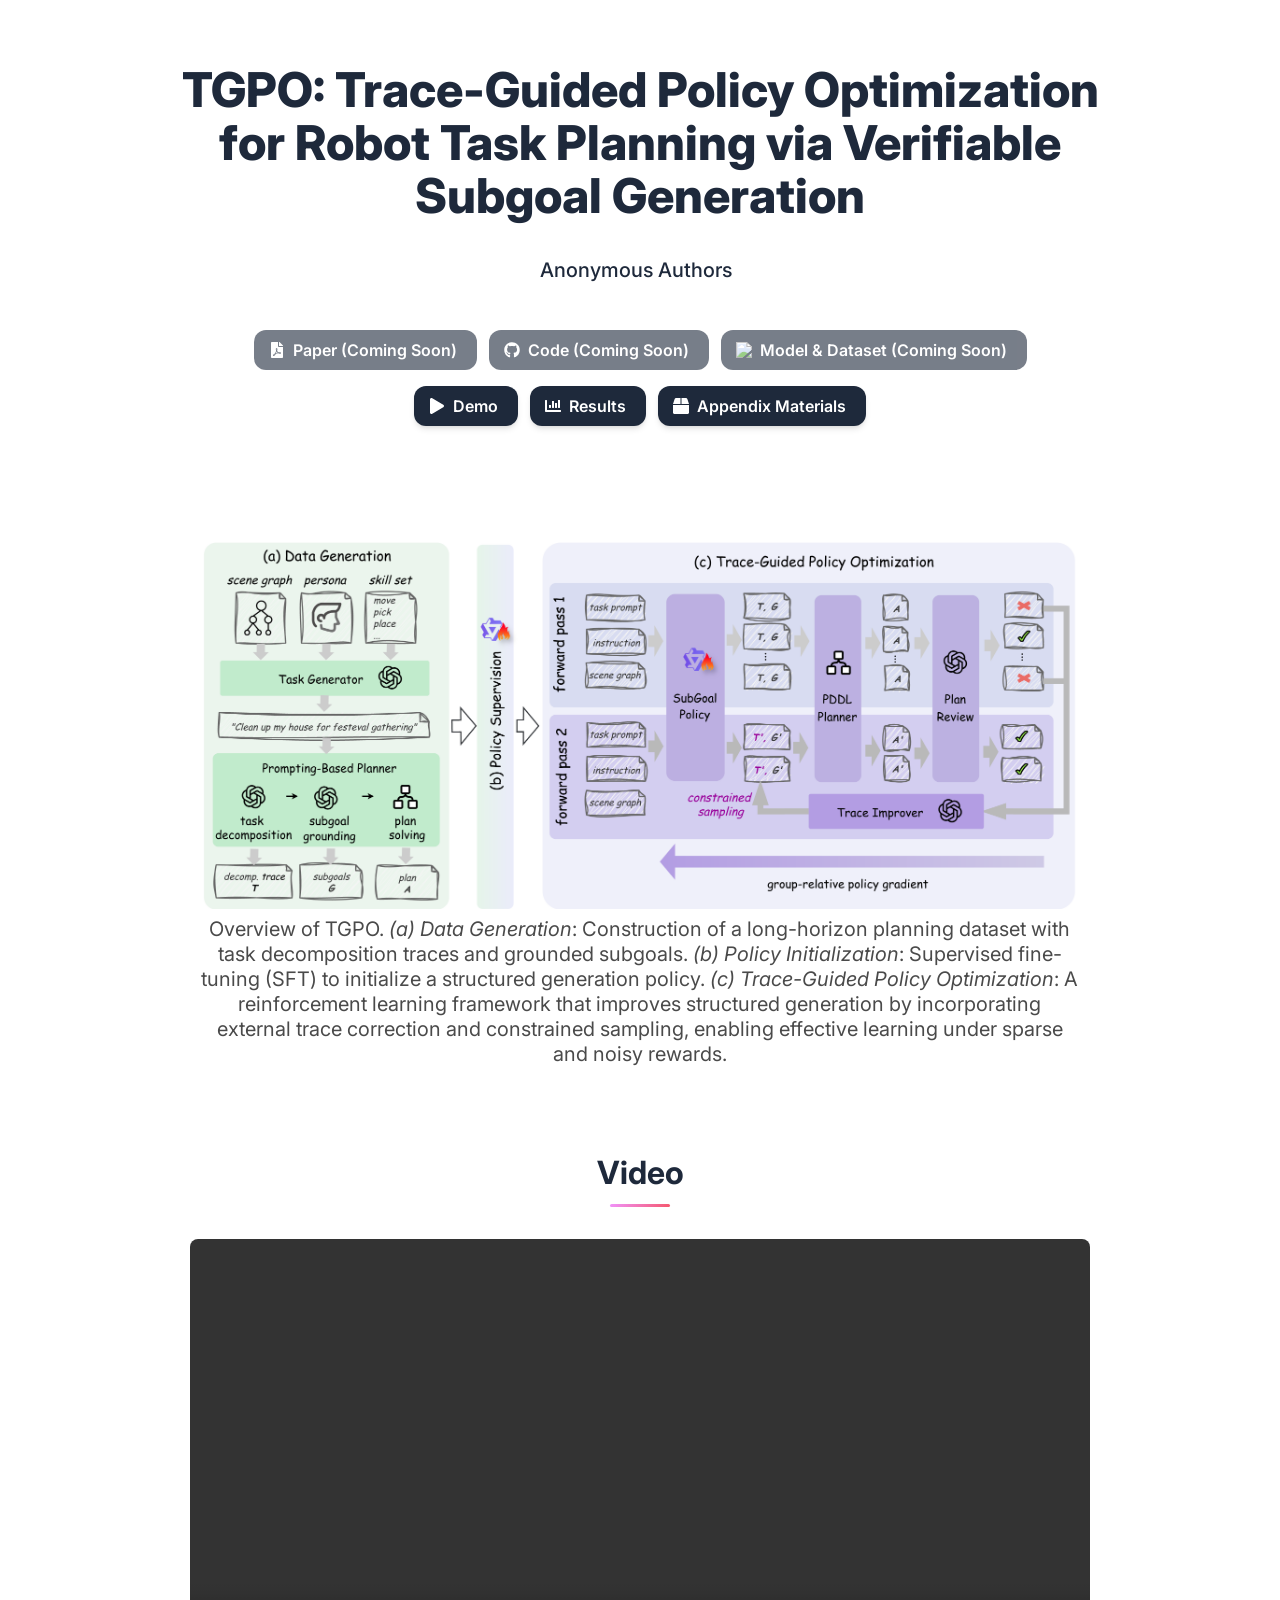
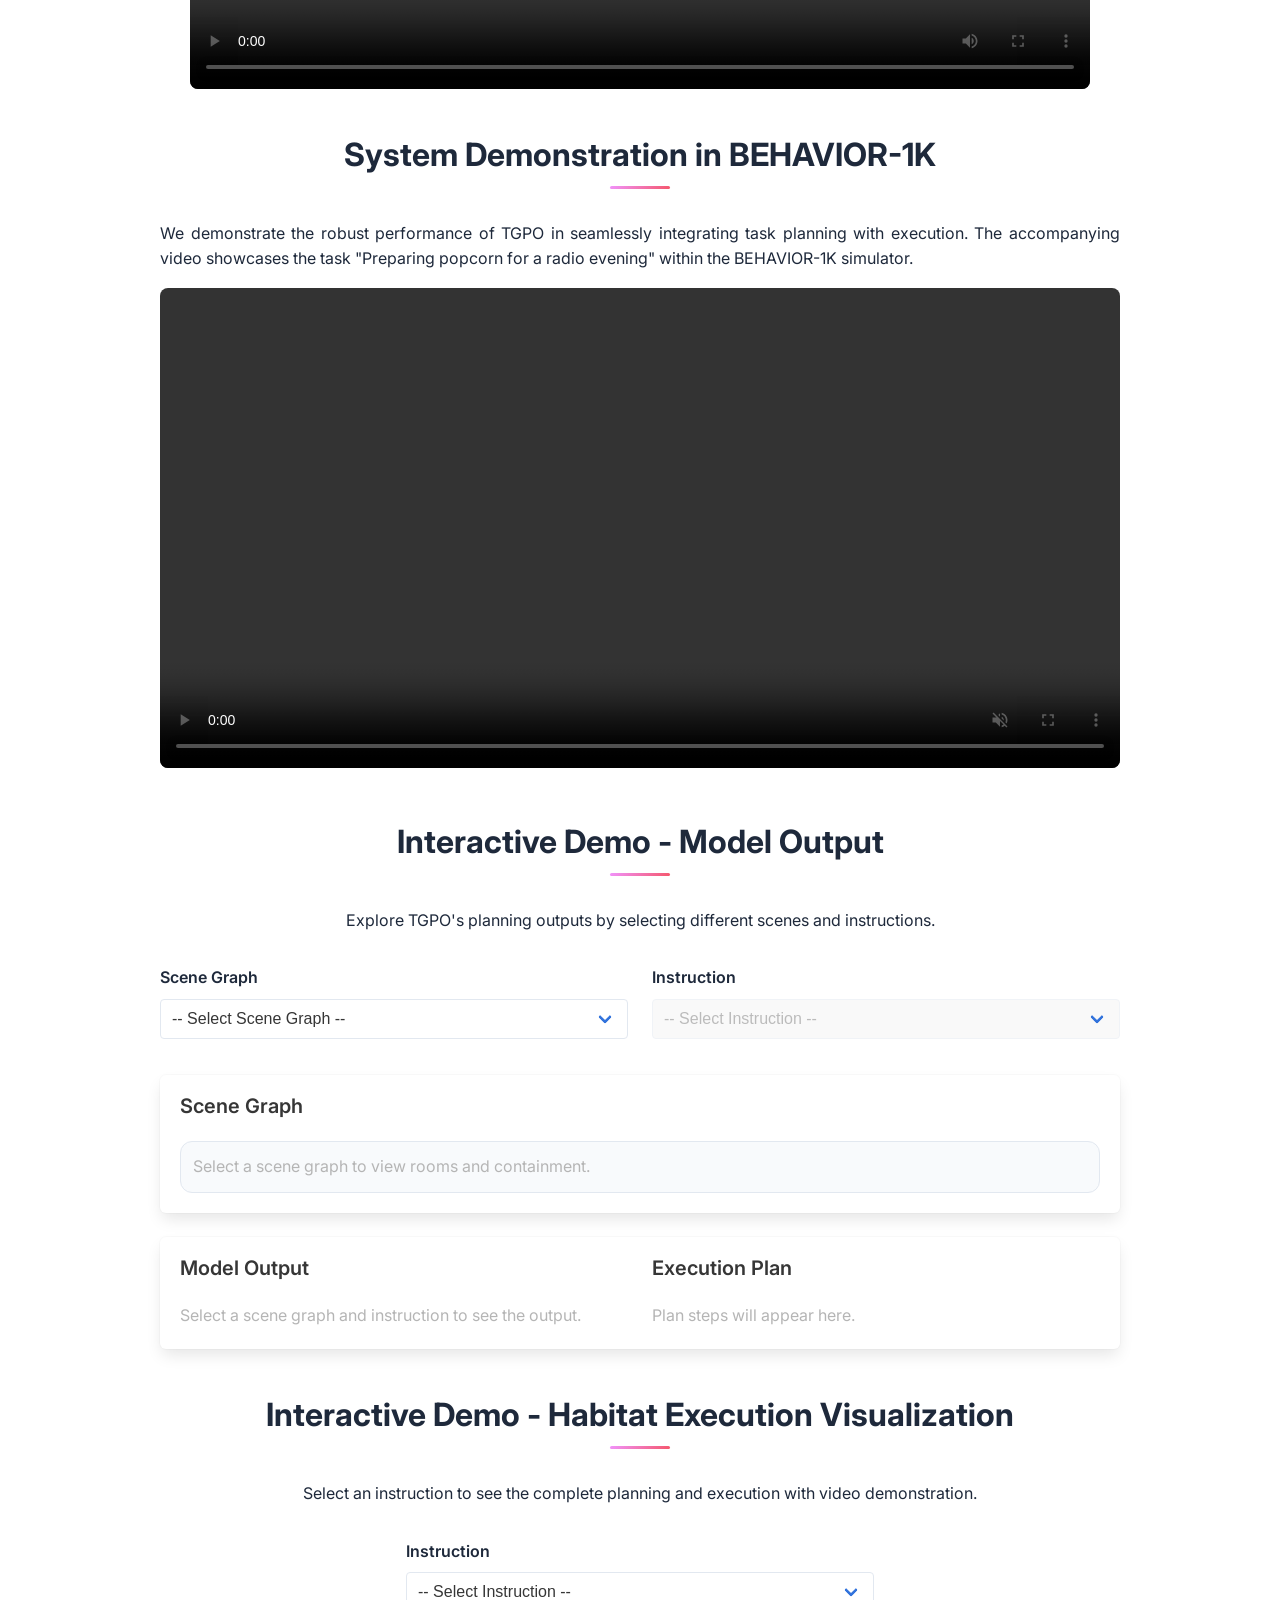
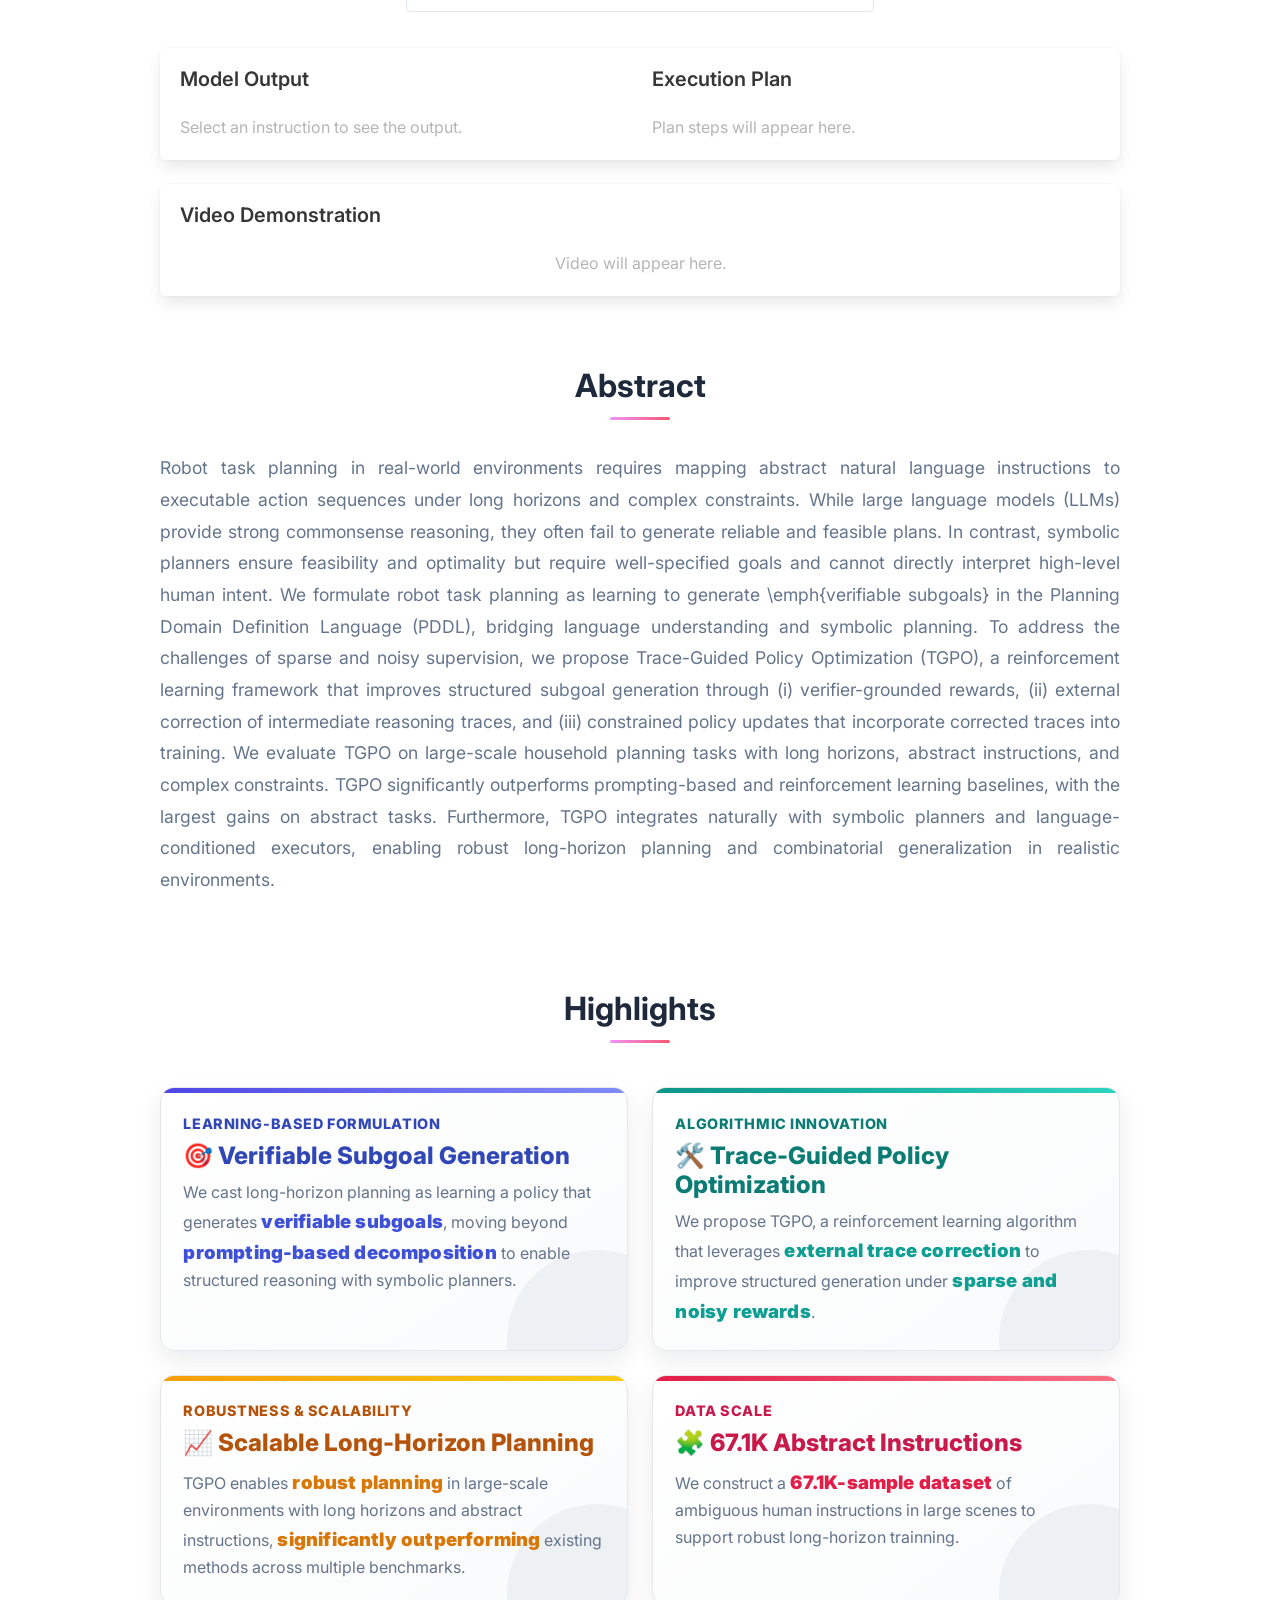
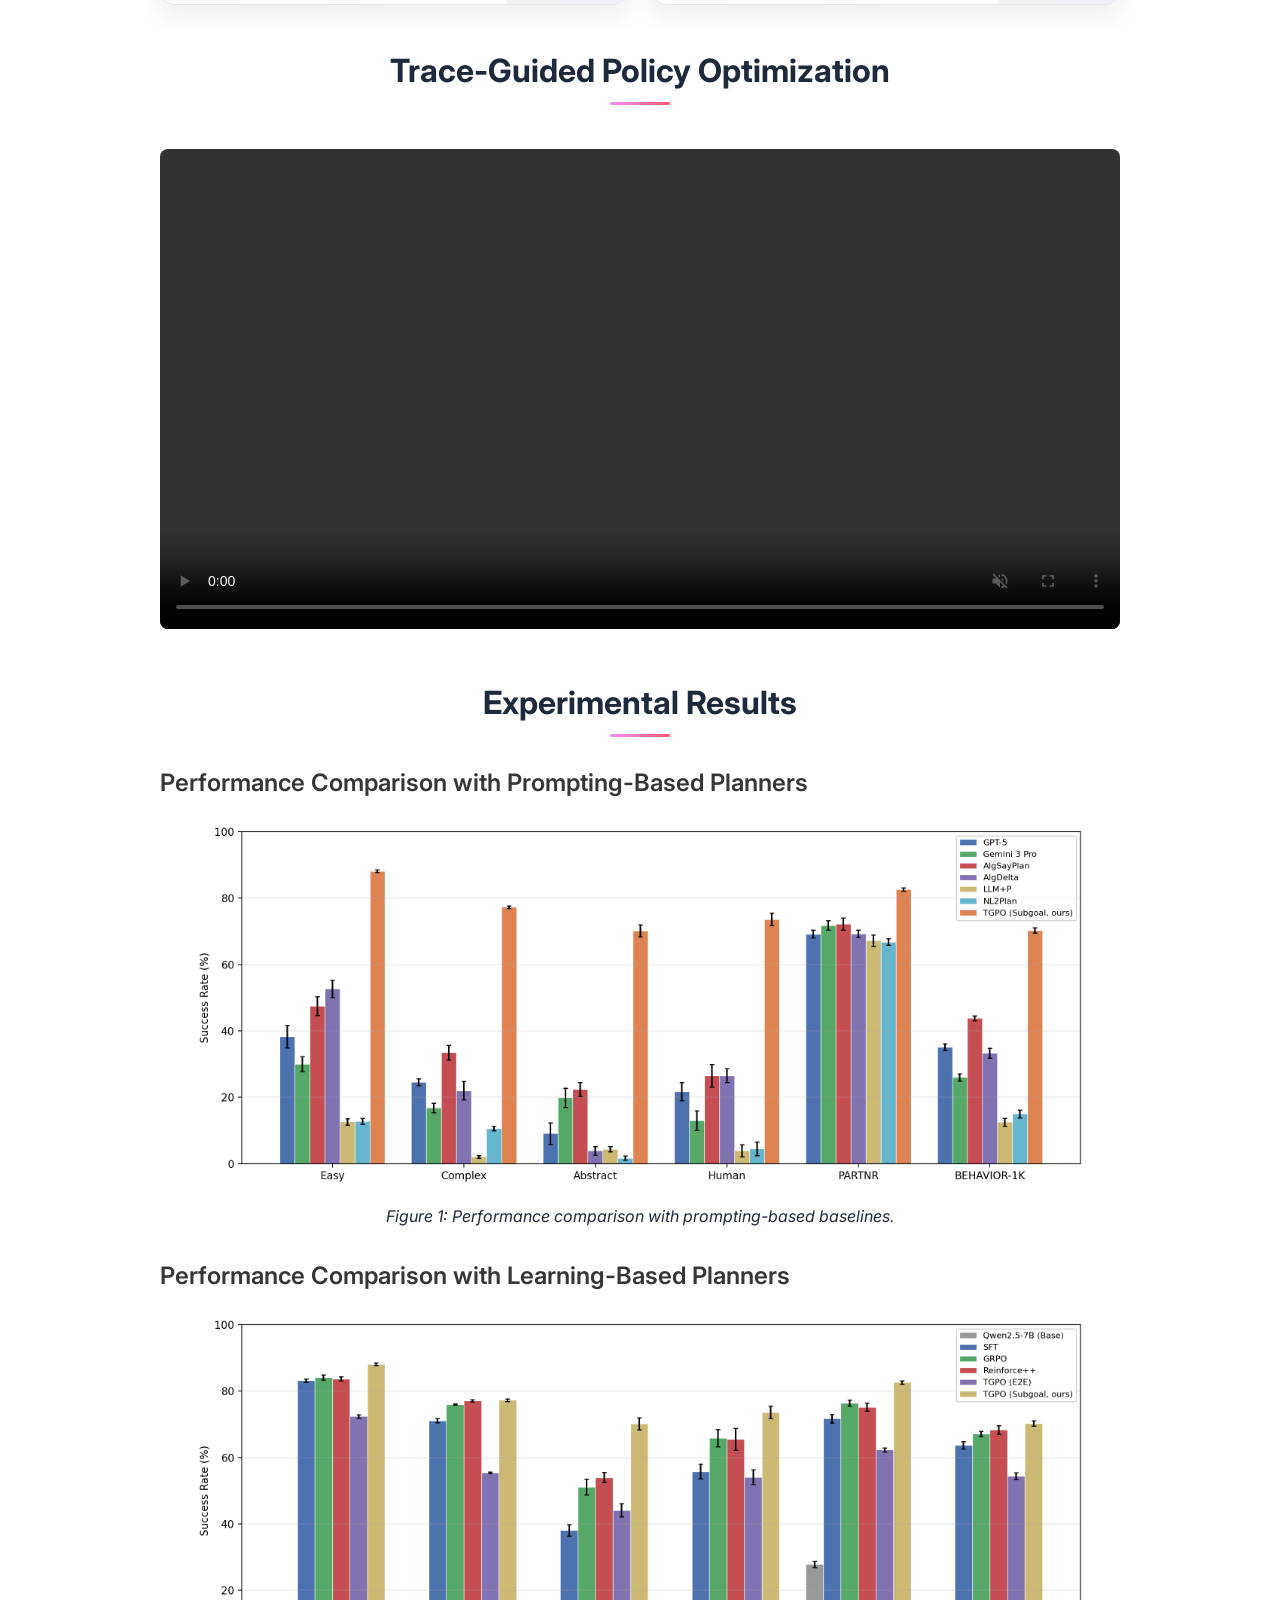
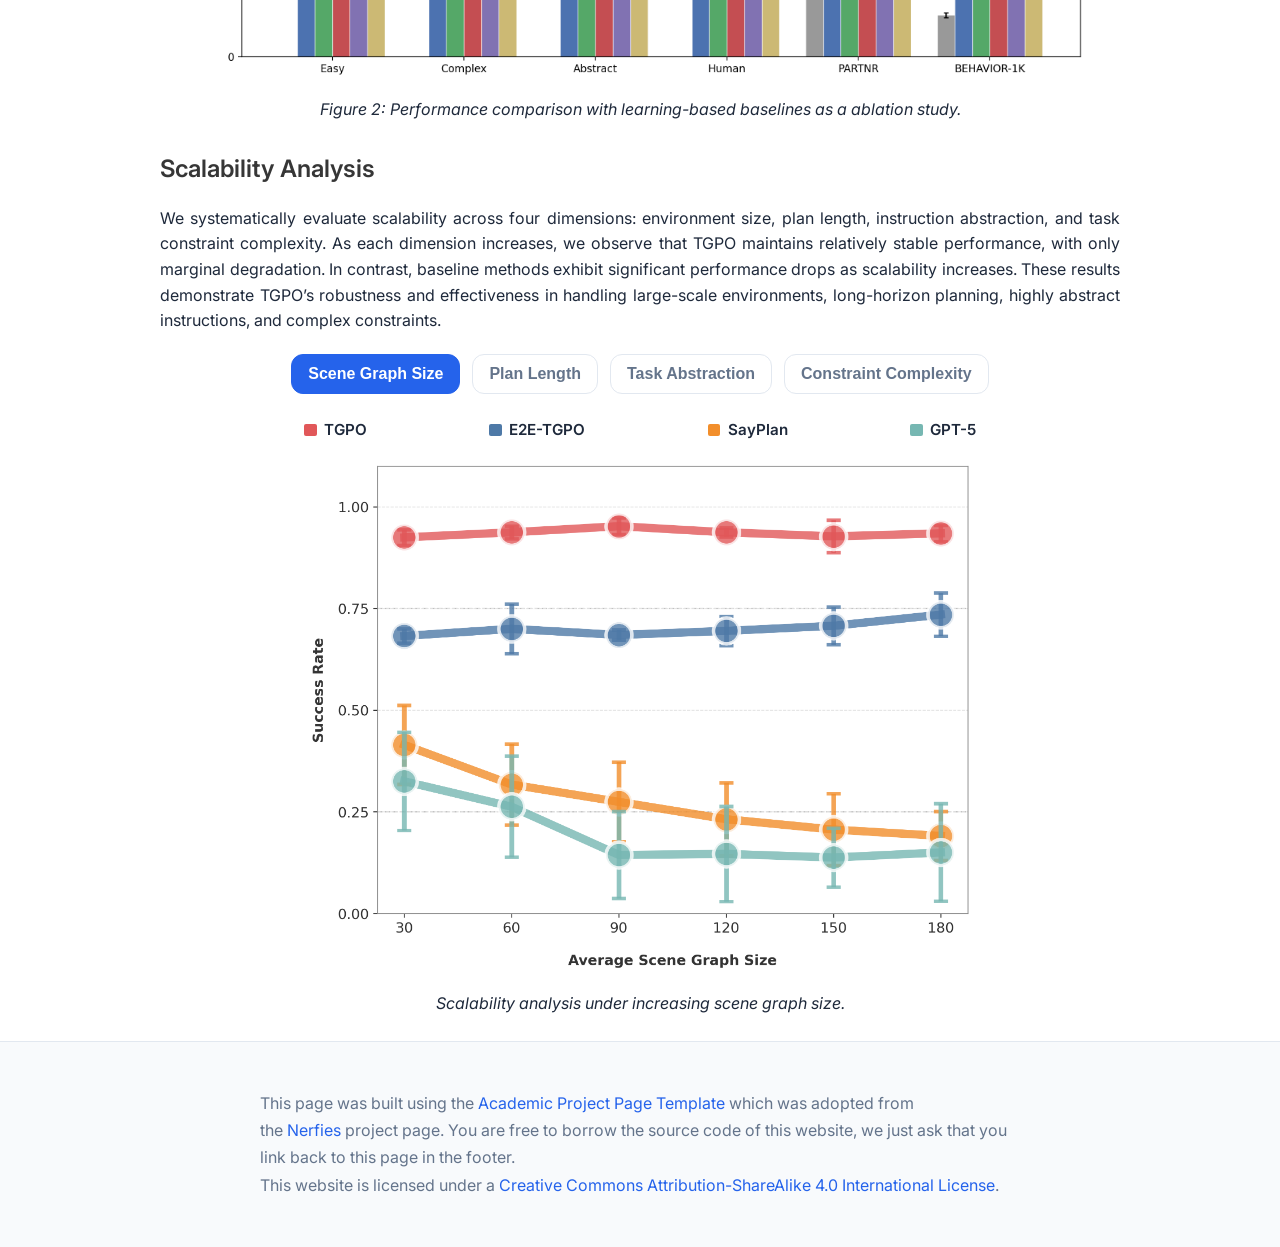
==== commit f7f15492: "update video" ====
--- a/index.html
+++ b/index.html
@@ -43,7 +43,7 @@
   <link rel="preconnect" href="https://cdn.jsdelivr.net">
 
 
-  <title>TGPO: Trace-Guided Policy Optimization for Robot Task Planning via Verifiable Subgoal Generation - zhihong liu, yang li, renming huang, cewu lu, panpan cai | Academic Research</title>
+  <title>TGPO: Trace-Guided Policy Optimization for Robot Task Planning via Verifiable Subgoal Generation</title>
   
   <!-- Favicon and App Icons -->
   <link rel="icon" type="image/x-icon" href="static/images/favicon.ico">
@@ -191,6 +191,20 @@
   </div>
 </section>
 <!-- End Banner -->
+
+<!-- Accompany Video -->
+<section class="hero is-small" id="accompany-video">
+  <div class="hero-body">
+    <div class="container is-max-desktop">
+      <h2 class="title is-3 has-text-centered">Video</h2>
+      <div style="display: flex; justify-content: center;">
+        <video poster="" controls style="width: 100%; max-width: 900px; border-radius: 8px;">
+          <source src="static/videos/tgpo-nips-video.mp4" type="video/mp4">
+        </video>
+      </div>
+    </div>
+  </div>
+</section>
 
 <!-- System Demonstration in BEHAVIOR-1K -->
 <section class="hero is-small" id="performance-demo">
@@ -414,7 +428,7 @@
         <div class="columns is-centered" style="margin-top: 1.5rem;">
           <div class="column is-full">
             <video poster="" autoplay controls muted loop preload="metadata" style="width: 100%; border-radius: 8px;">
-              <source src="static/videos/TGPO.mp4" type="video/mp4">
+              <source src="static/videos/tgpo_method.mp4" type="video/mp4">
             </video>
           </div>
         </div>
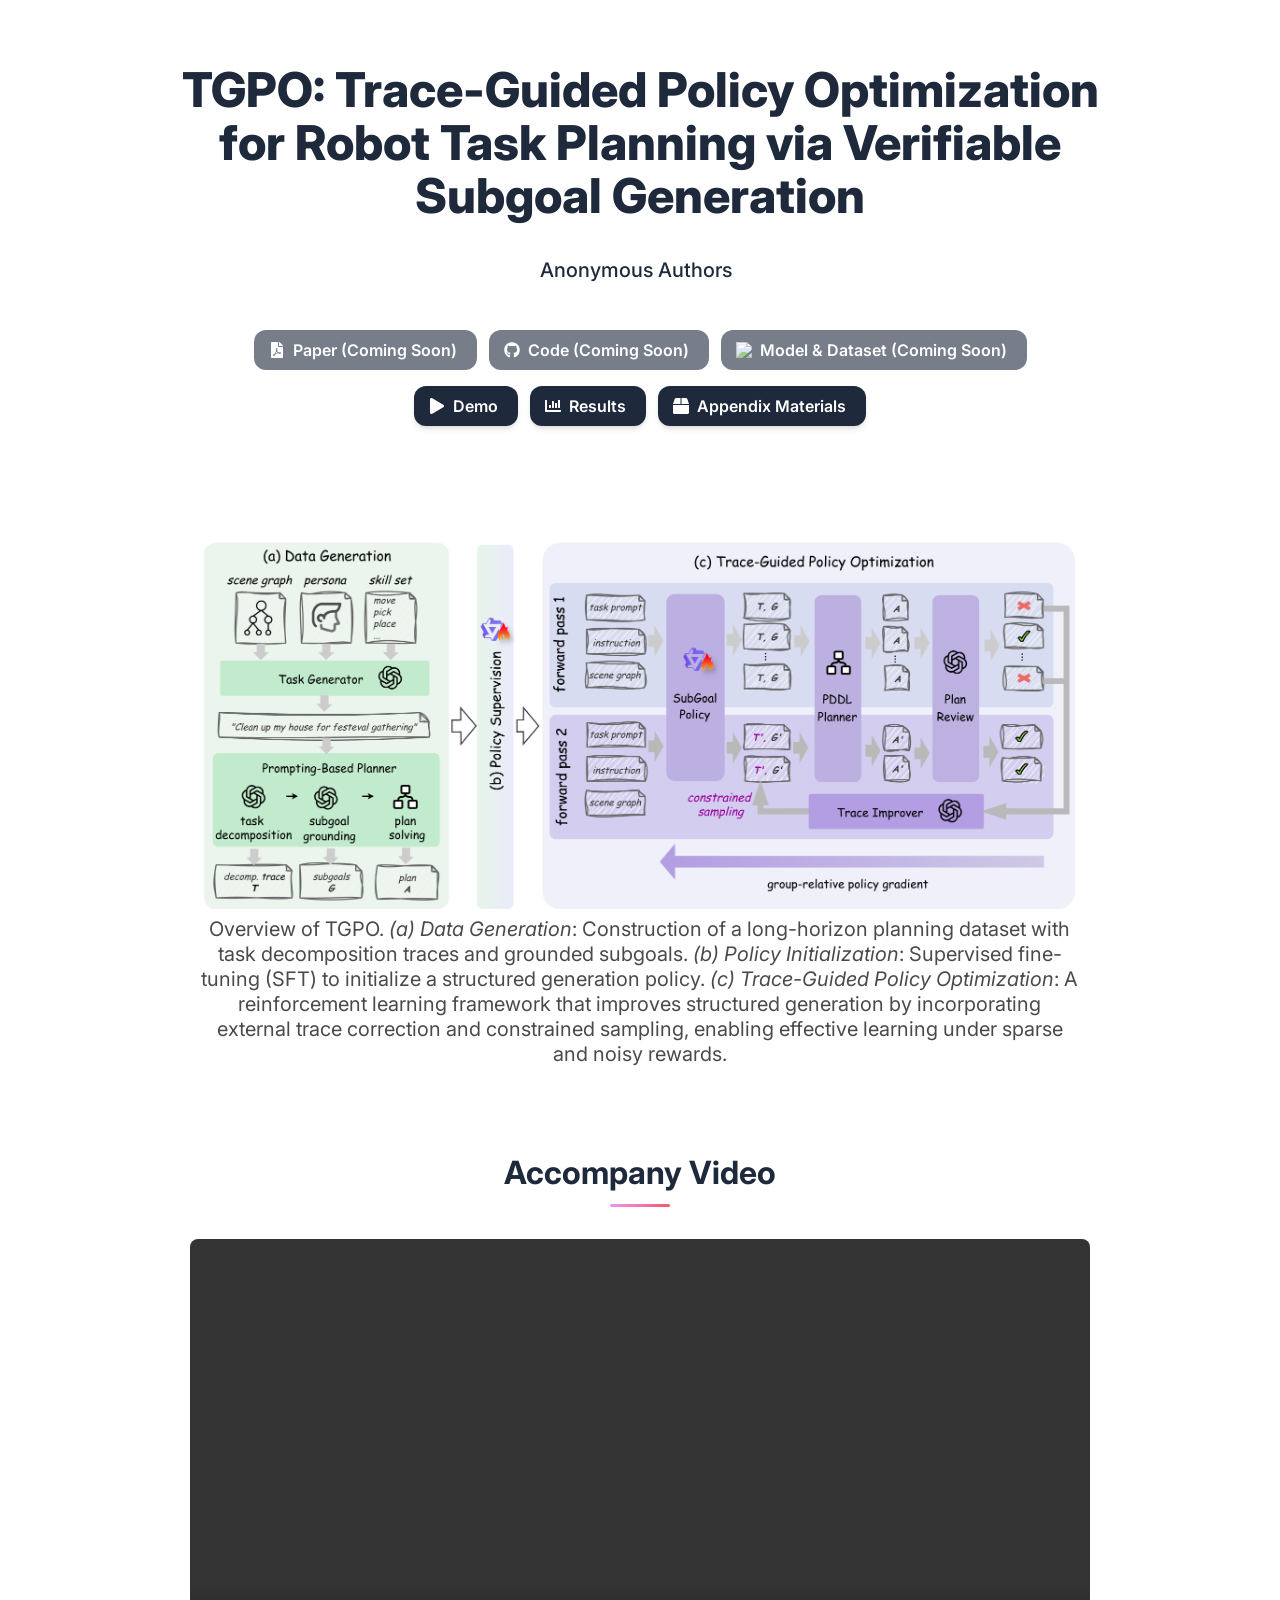
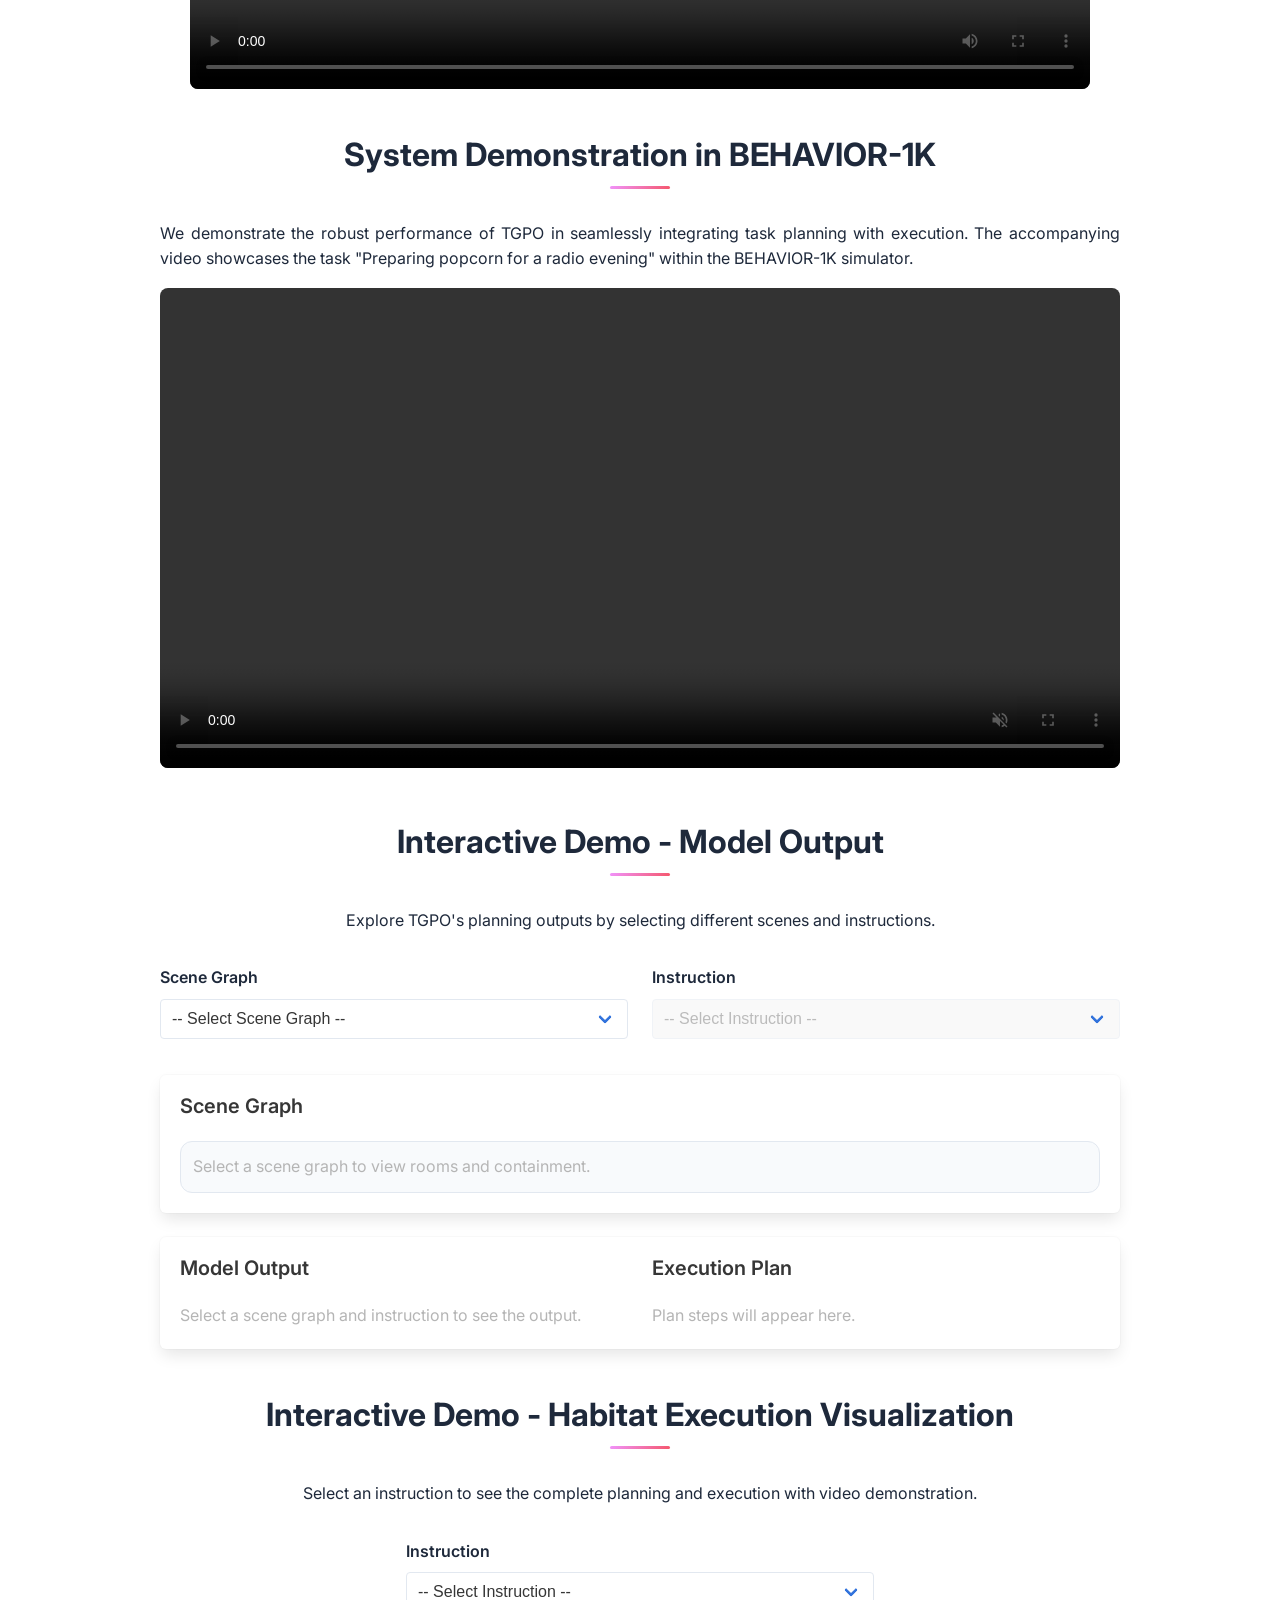
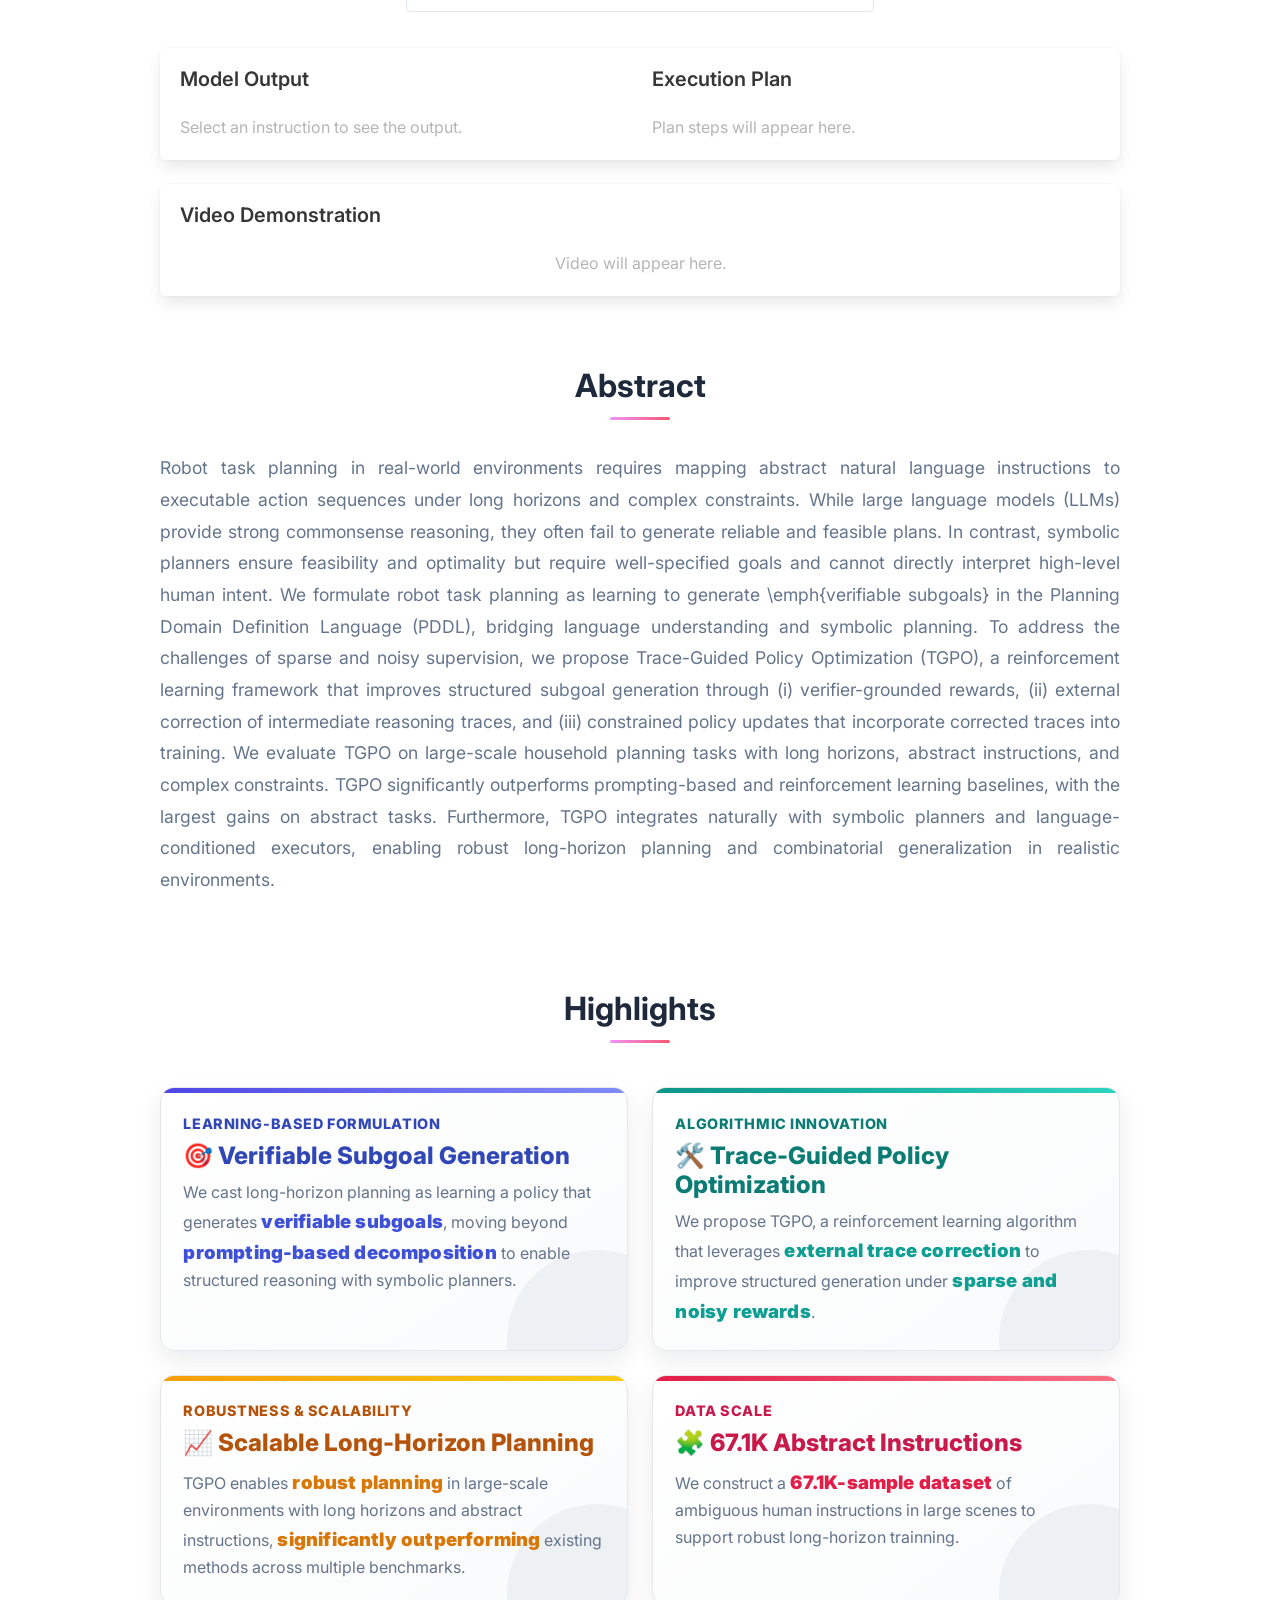
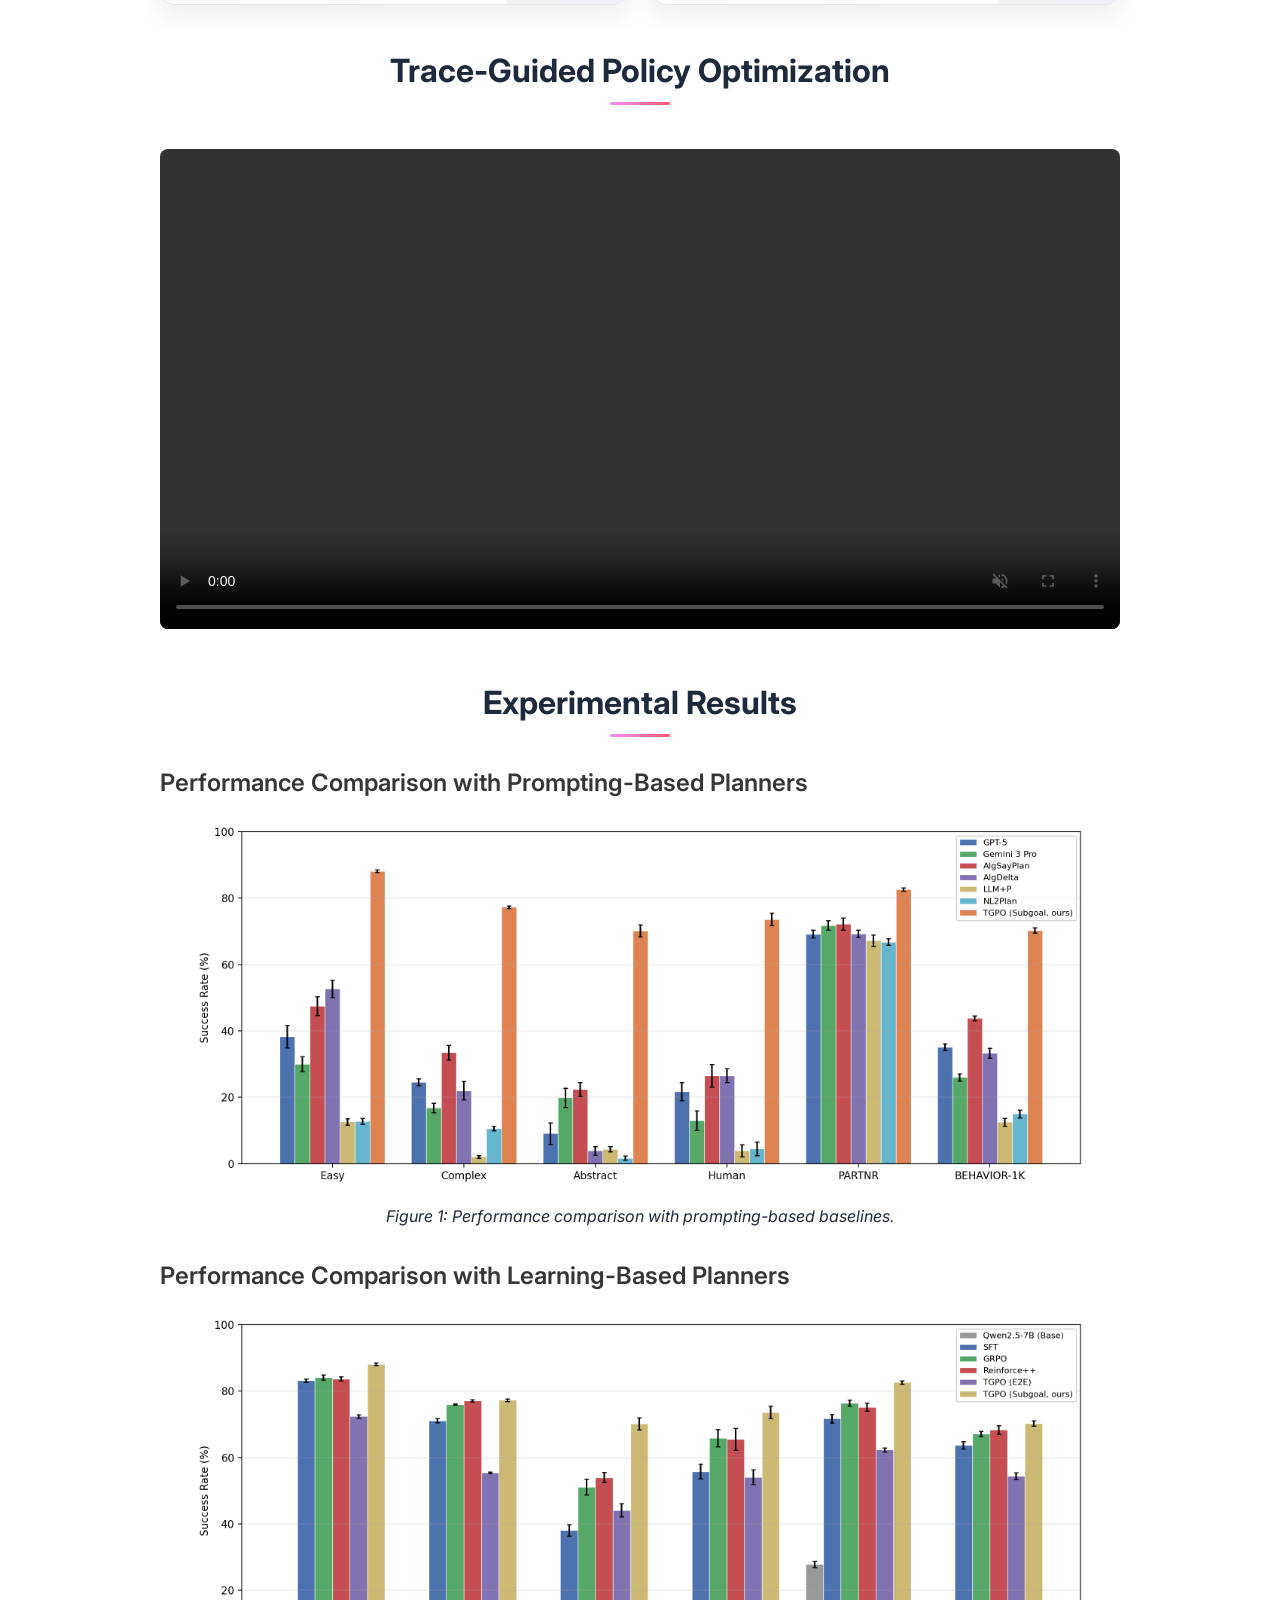
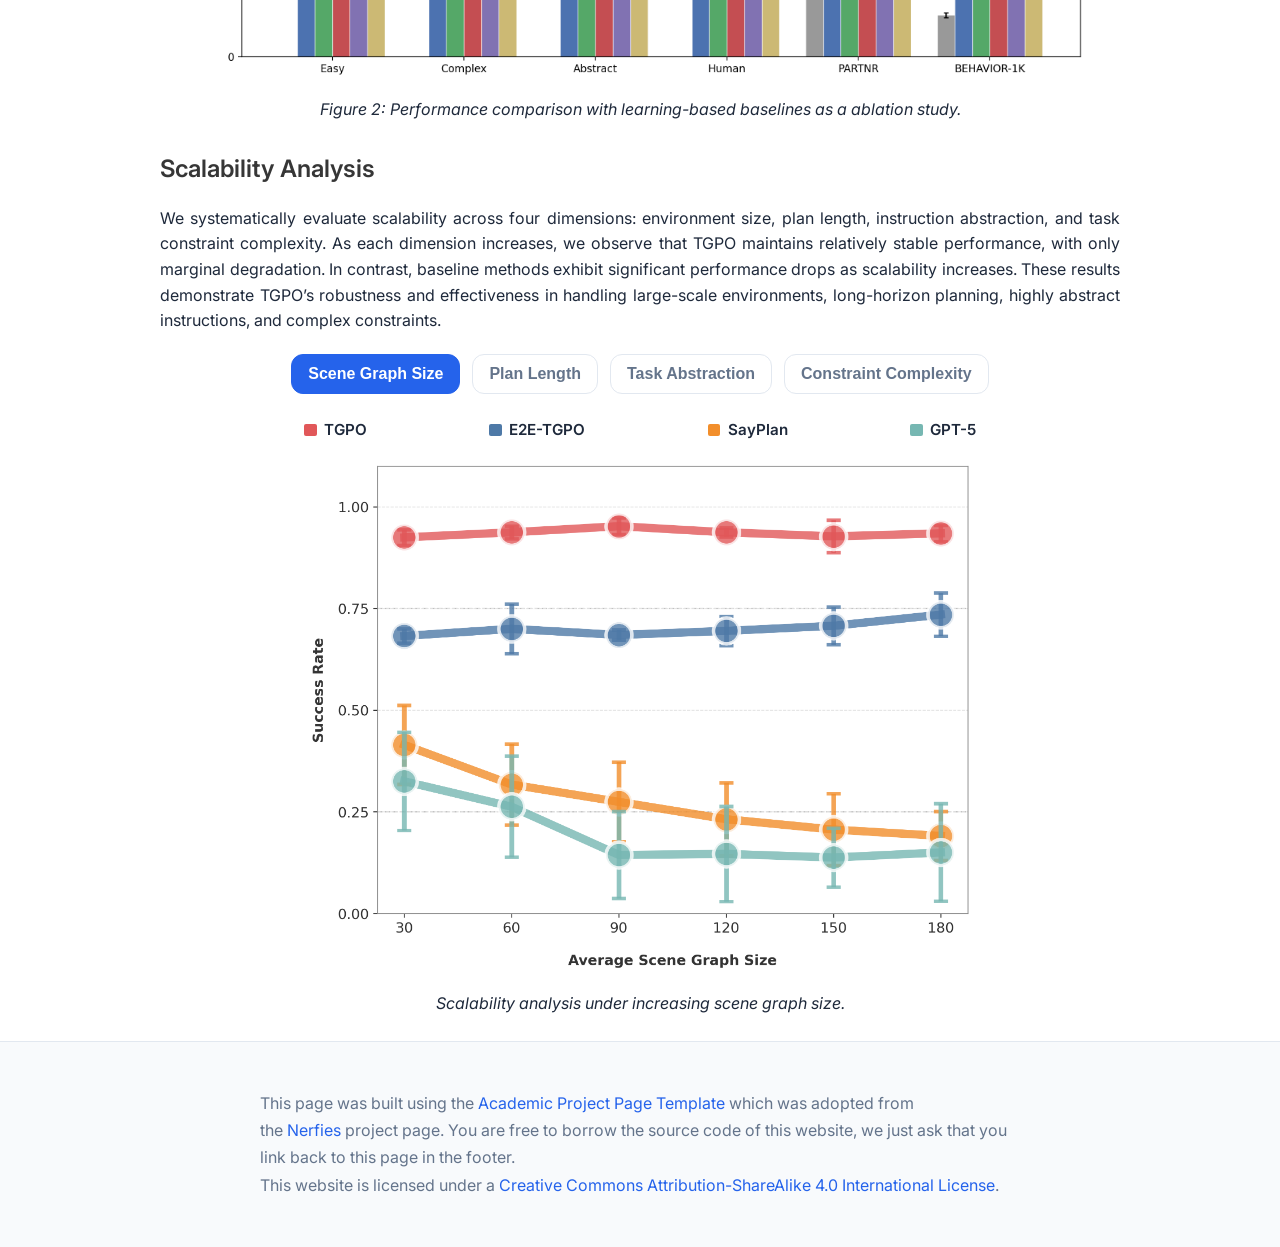
==== commit ed0966ff: "update" ====
--- a/index.html
+++ b/index.html
@@ -196,7 +196,7 @@
 <section class="hero is-small" id="accompany-video">
   <div class="hero-body">
     <div class="container is-max-desktop">
-      <h2 class="title is-3 has-text-centered">Video</h2>
+      <h2 class="title is-3 has-text-centered">Accompany Video</h2>
       <div style="display: flex; justify-content: center;">
         <video poster="" controls style="width: 100%; max-width: 900px; border-radius: 8px;">
           <source src="static/videos/tgpo-nips-video.mp4" type="video/mp4">
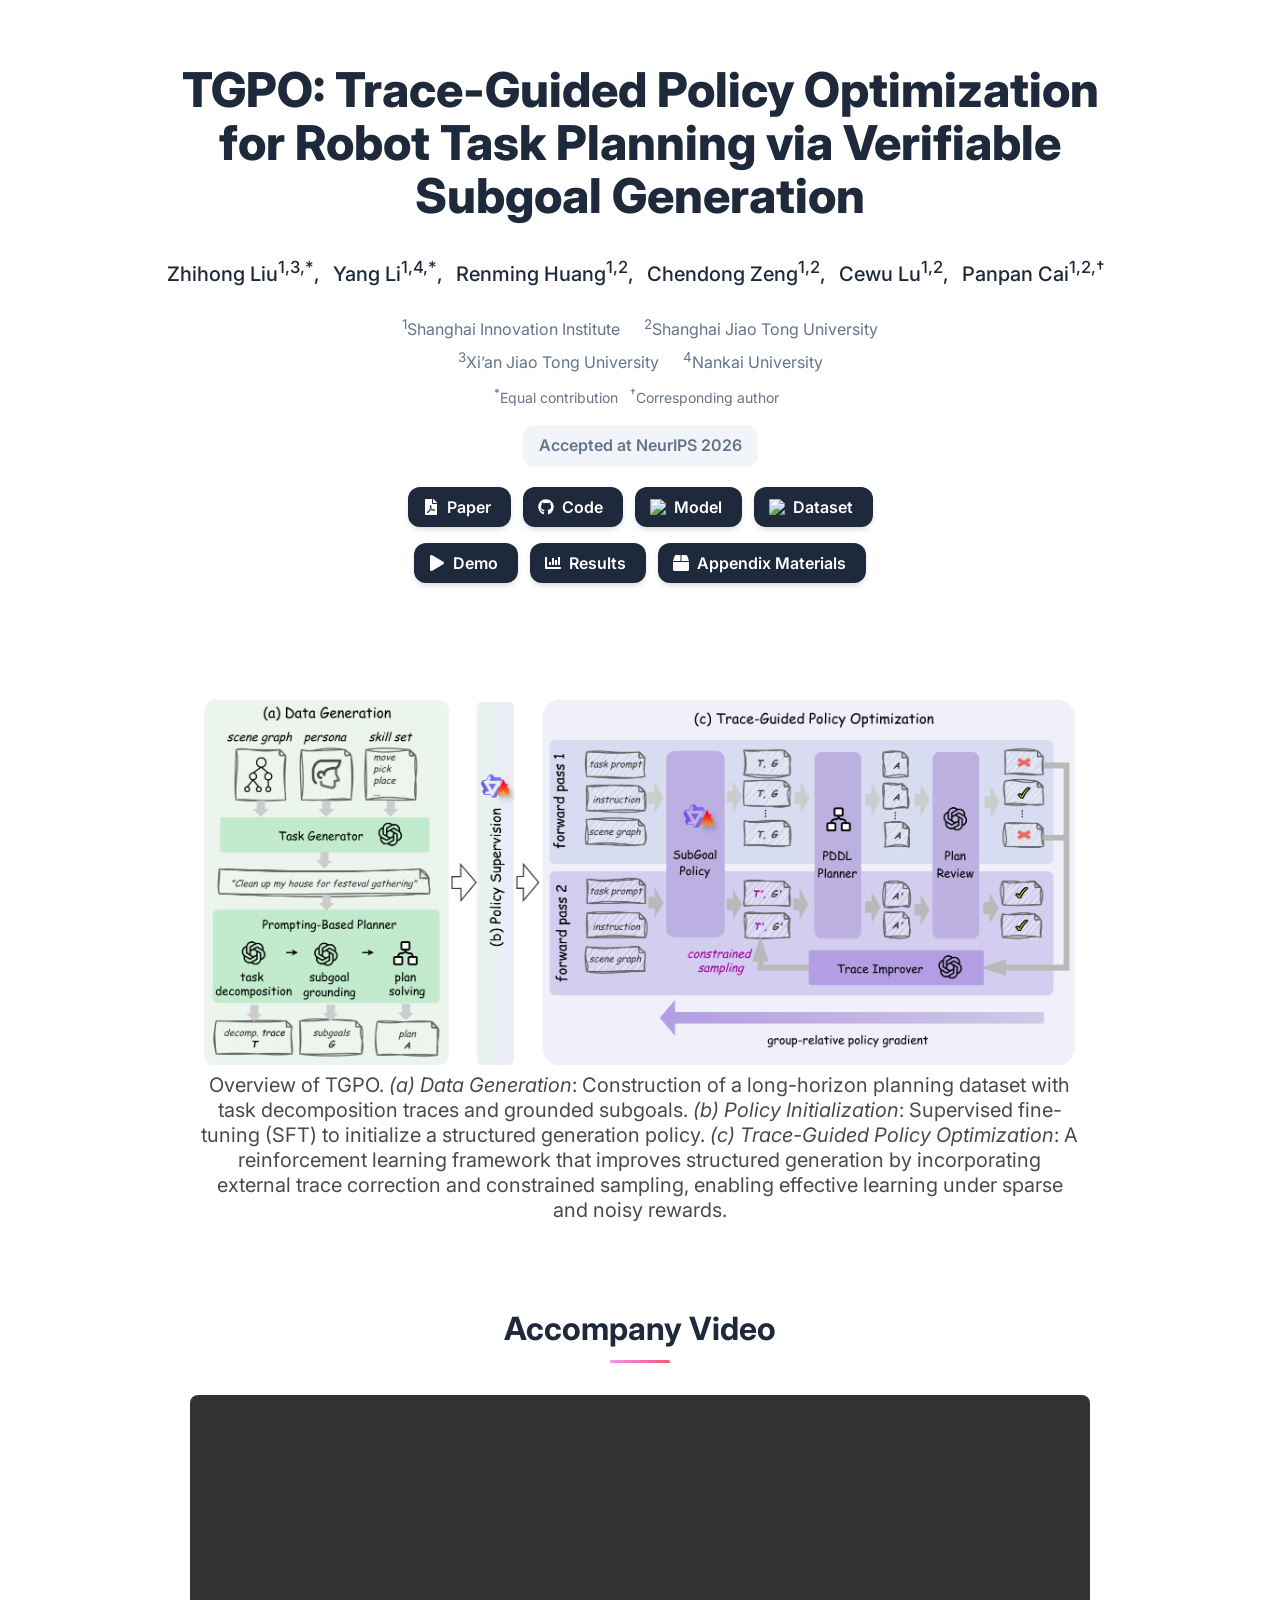
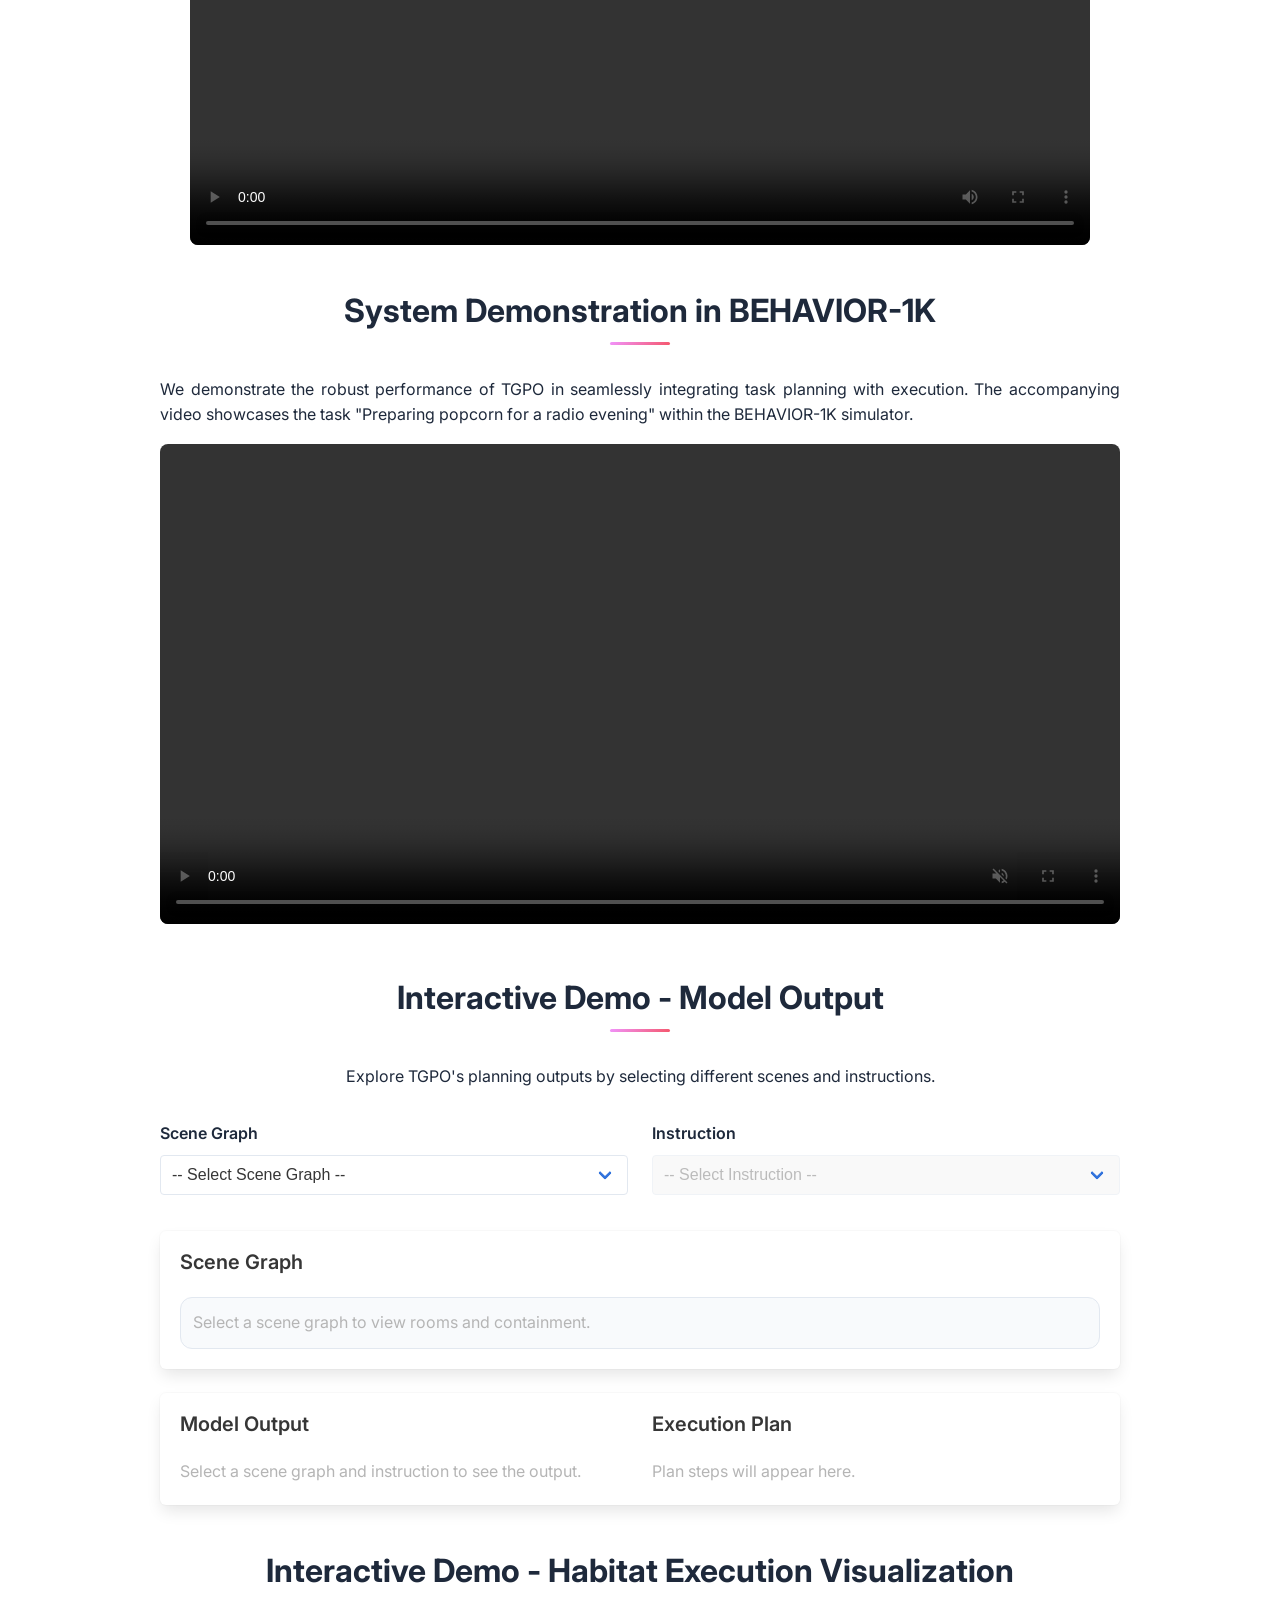
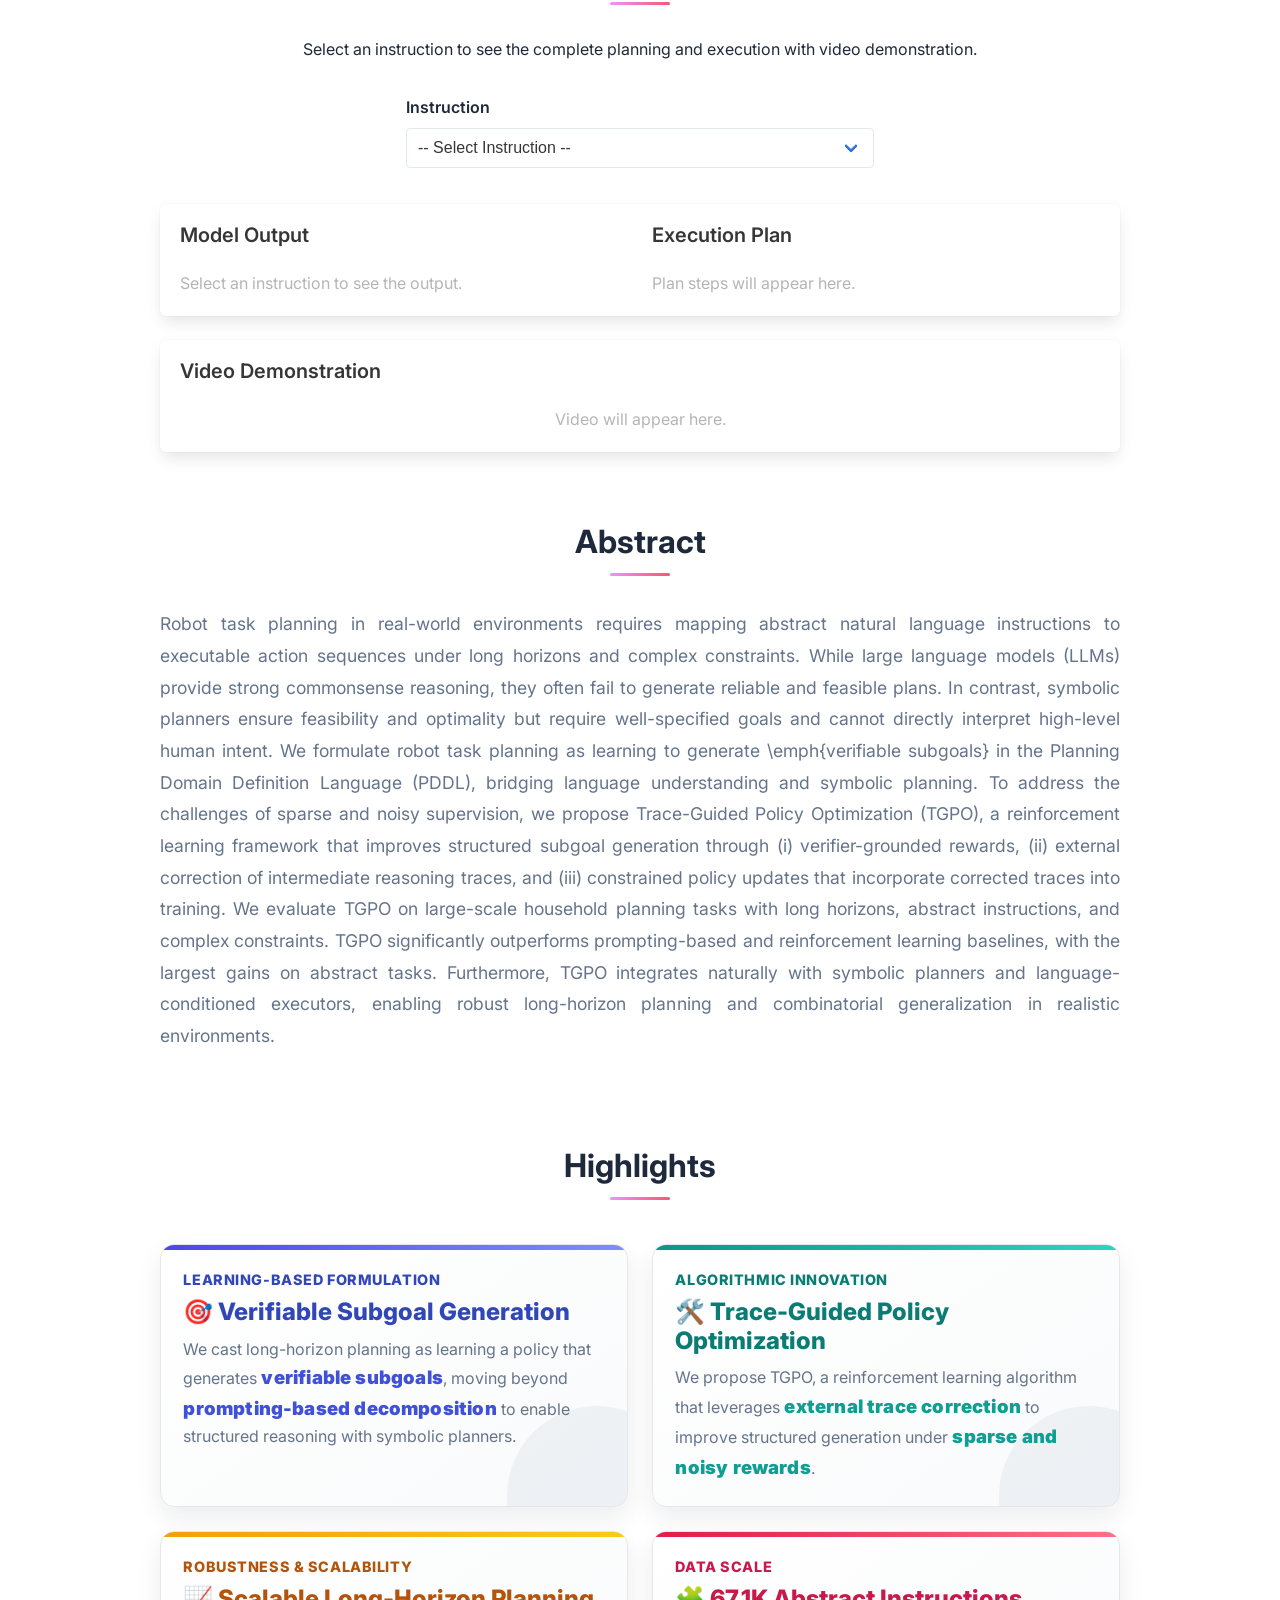
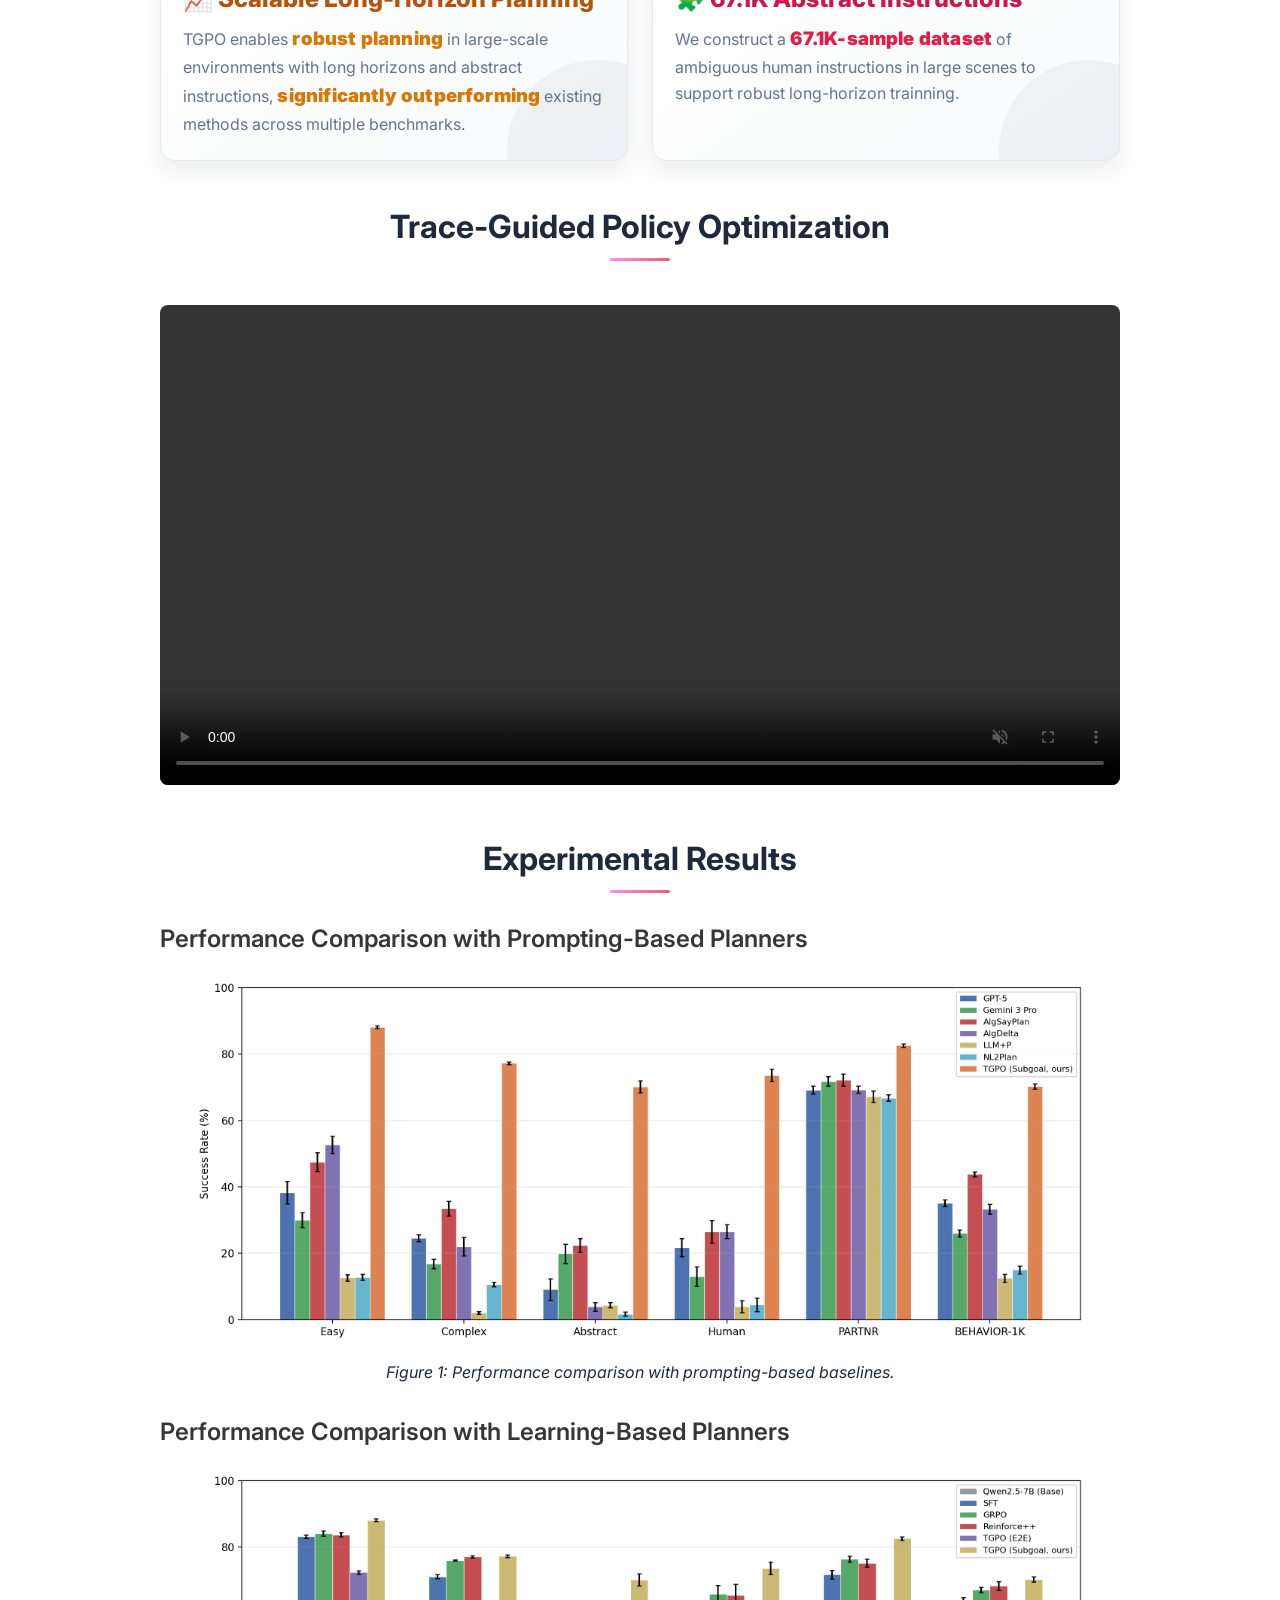
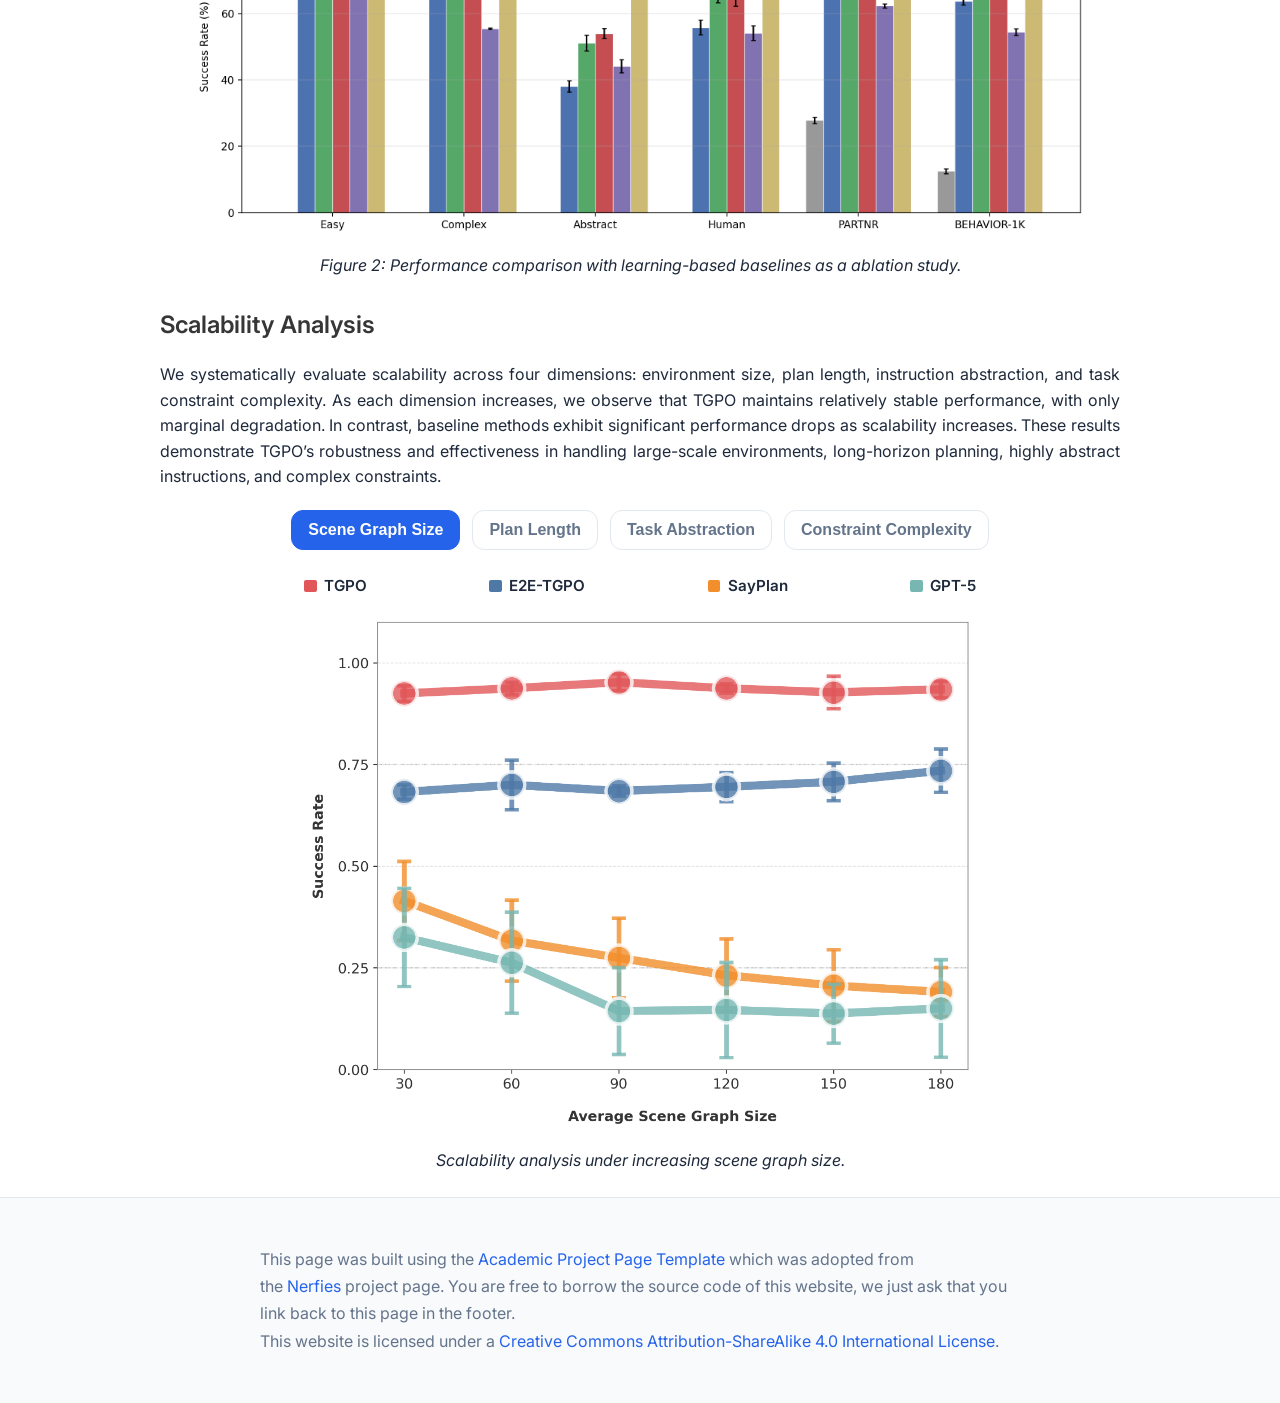
==== commit 9dc46404: "Update project links, authors, and NeurIPS 2026 announcement" ====
--- a/index.html
+++ b/index.html
@@ -6,7 +6,7 @@
   
   <!-- Primary Meta Tags -->
   <meta name="title" content="TGPO: Trace-Guided Policy Optimization for Robot Task Planning via Verifiable Subgoal Generation">
-  <meta name="description" content="">
+  <meta name="description" content="TGPO learns to generate verifiable subgoals for reliable long-horizon robot task planning. Accepted at NeurIPS 2026.">
   <meta name="keywords" content="planning, robotics, artificial intelligence, machine learning, long-horizon planning, LLMs, reinforcement learning, symbolic reasoning, PDDL, task decomposition">
   <meta name="robots" content="noindex, nofollow">
   <meta name="language" content="English">
@@ -15,18 +15,26 @@
   <meta property="og:type" content="article">
   <meta property="og:site_name" content="Research Project">
   <meta property="og:title" content="TGPO: Trace-Guided Policy Optimization for Robot Task Planning via Verifiable Subgoal Generation">
-  <meta property="og:description" content="Anonymous research project on household task planning.">
+  <meta property="og:description" content="TGPO learns to generate verifiable subgoals for reliable long-horizon robot task planning. Accepted at NeurIPS 2026.">
   <meta property="og:image:alt" content="TGPO Research Project">
   <meta property="article:section" content="Research">
 
   <!-- Twitter -->
   <meta name="twitter:card" content="summary_large_image">
   <meta name="twitter:title" content="TGPO: Trace-Guided Policy Optimization for Robot Task Planning">
-  <meta name="twitter:description" content="Anonymous research project on household task planning.">
+  <meta name="twitter:description" content="TGPO learns to generate verifiable subgoals for reliable long-horizon robot task planning. Accepted at NeurIPS 2026.">
 
   <!-- Academic/Research Specific -->
   <meta name="citation_title" content="TGPO: Trace-Guided Policy Optimization for Robot Task Planning via Verifiable Subgoal Generation">
-  <meta name="citation_publication_date" content="2024">
+  <meta name="citation_author" content="Zhihong Liu">
+  <meta name="citation_author" content="Yang Li">
+  <meta name="citation_author" content="Renming Huang">
+  <meta name="citation_author" content="Chendong Zeng">
+  <meta name="citation_author" content="Cewu Lu">
+  <meta name="citation_author" content="Panpan Cai">
+  <meta name="citation_publication_date" content="2026">
+  <meta name="citation_conference_title" content="NeurIPS 2026">
+  <meta name="citation_pdf_url" content="https://arxiv.org/pdf/2602.12244v2">
   
   <!-- Additional SEO -->
   <meta name="theme-color" content="#2563eb">
@@ -80,8 +88,6 @@
   <script defer src="https://cdn.jsdelivr.net/npm/echarts@5.5.0/dist/echarts.min.js"></script>
   <script defer src="static/js/interactive-demo.js"></script>
   
-  <!-- Structured Data for Academic Papers -->
-  <!-- Structured Data removed for anonymity -->
 </head>
 <body>
 
@@ -101,36 +107,65 @@
           <div class="column has-text-centered">
             <h1 class="title is-1 publication-title">TGPO: Trace-Guided Policy Optimization for Robot Task Planning via Verifiable Subgoal Generation</h1>
             <div class="is-size-5 publication-authors">
-              <span class="author-block">Anonymous Authors</span>
-                  </div>
+              <span class="author-block">Zhihong Liu<sup>1,3,*</sup>,</span>
+              <span class="author-block">Yang Li<sup>1,4,*</sup>,</span>
+              <span class="author-block">Renming Huang<sup>1,2</sup>,</span>
+              <span class="author-block">Chendong Zeng<sup>1,2</sup>,</span>
+              <span class="author-block">Cewu Lu<sup>1,2</sup>,</span>
+              <span class="author-block">Panpan Cai<sup>1,2,†</sup></span>
+            </div>
+            <div class="is-size-6 publication-affiliations">
+              <div class="affiliation-row">
+                <span class="author-block"><sup>1</sup>Shanghai Innovation Institute</span>
+                <span class="author-block"><sup>2</sup>Shanghai Jiao Tong University</span>
+              </div>
+              <div class="affiliation-row">
+                <span class="author-block"><sup>3</sup>Xi’an Jiao Tong University</span>
+                <span class="author-block"><sup>4</sup>Nankai University</span>
+              </div>
+            </div>
+            <div class="publication-author-notes">
+              <span class="author-block"><sup>*</sup>Equal contribution</span>
+              <span class="author-block"><sup>†</sup>Corresponding author</span>
+            </div>
+            <p class="publication-venue">Accepted at NeurIPS 2026</p>
 
                   <div class="column has-text-centered">
                     <div class="publication-links">
                       <p>
                         <span class="link-block">
-                          <a class="external-link button is-normal is-rounded is-dark" disabled style="cursor: not-allowed; opacity: 0.6;">
+                          <a href="https://arxiv.org/html/2602.12244v2" target="_blank" rel="noopener noreferrer" class="external-link button is-normal is-rounded is-dark">
                             <span class="icon">
                               <i class="fas fa-file-pdf"></i>
                             </span>
-                            <span>Paper (Coming Soon)</span>
+                            <span>Paper</span>
                           </a>
                         </span>
 
                         <span class="link-block">
-                          <a class="external-link button is-normal is-rounded is-dark" disabled style="cursor: not-allowed; opacity: 0.6;">
+                          <a href="https://github.com/Sii-liuzhihong/AHAT" target="_blank" rel="noopener noreferrer" class="external-link button is-normal is-rounded is-dark">
                             <span class="icon">
                               <i class="fab fa-github"></i>
                             </span>
-                            <span>Code (Coming Soon)</span>
+                            <span>Code</span>
                           </a>
                         </span>
 
                         <span class="link-block">
-                          <a class="external-link button is-normal is-rounded is-dark" disabled style="cursor: not-allowed; opacity: 0.6;">
+                          <a href="https://huggingface.co/Sii-liuzhihong/AHAT-TGPO" target="_blank" rel="noopener noreferrer" class="external-link button is-normal is-rounded is-dark">
                             <span class="icon">
                               <img src="https://huggingface.co/front/assets/huggingface_logo-noborder.svg" alt="Hugging Face" style="width: 1em; height: 1em; vertical-align: middle;">
                             </span>
-                            <span>Model & Dataset (Coming Soon)</span>
+                            <span>Model</span>
+                          </a>
+                        </span>
+
+                        <span class="link-block">
+                          <a href="https://huggingface.co/datasets/SII-liyang2024/AHAT-dataset" target="_blank" rel="noopener noreferrer" class="external-link button is-normal is-rounded is-dark">
+                            <span class="icon">
+                              <img src="https://huggingface.co/front/assets/huggingface_logo-noborder.svg" alt="Hugging Face" style="width: 1em; height: 1em; vertical-align: middle;">
+                            </span>
+                            <span>Dataset</span>
                           </a>
                         </span>
                       </p>
--- a/static/css/index.css
+++ b/static/css/index.css
@@ -155,6 +155,32 @@
   margin-bottom: 1.5rem;
 }
 
+.publication-affiliations {
+  display: grid;
+  gap: 0.25rem;
+  max-width: 50rem;
+  margin: 0 auto;
+  color: var(--text-secondary);
+}
+
+.publication-affiliations .affiliation-row {
+  display: flex;
+  flex-wrap: wrap;
+  justify-content: center;
+  align-items: baseline;
+  gap: 0.25rem 1.5rem;
+}
+
+.publication-affiliations .author-block {
+  margin-right: 0;
+}
+
+.publication-author-notes {
+  margin-top: 0.5rem;
+  color: var(--text-secondary);
+  font-size: 0.875rem;
+}
+
 .publication-venue {
   color: var(--text-secondary);
   width: fit-content;
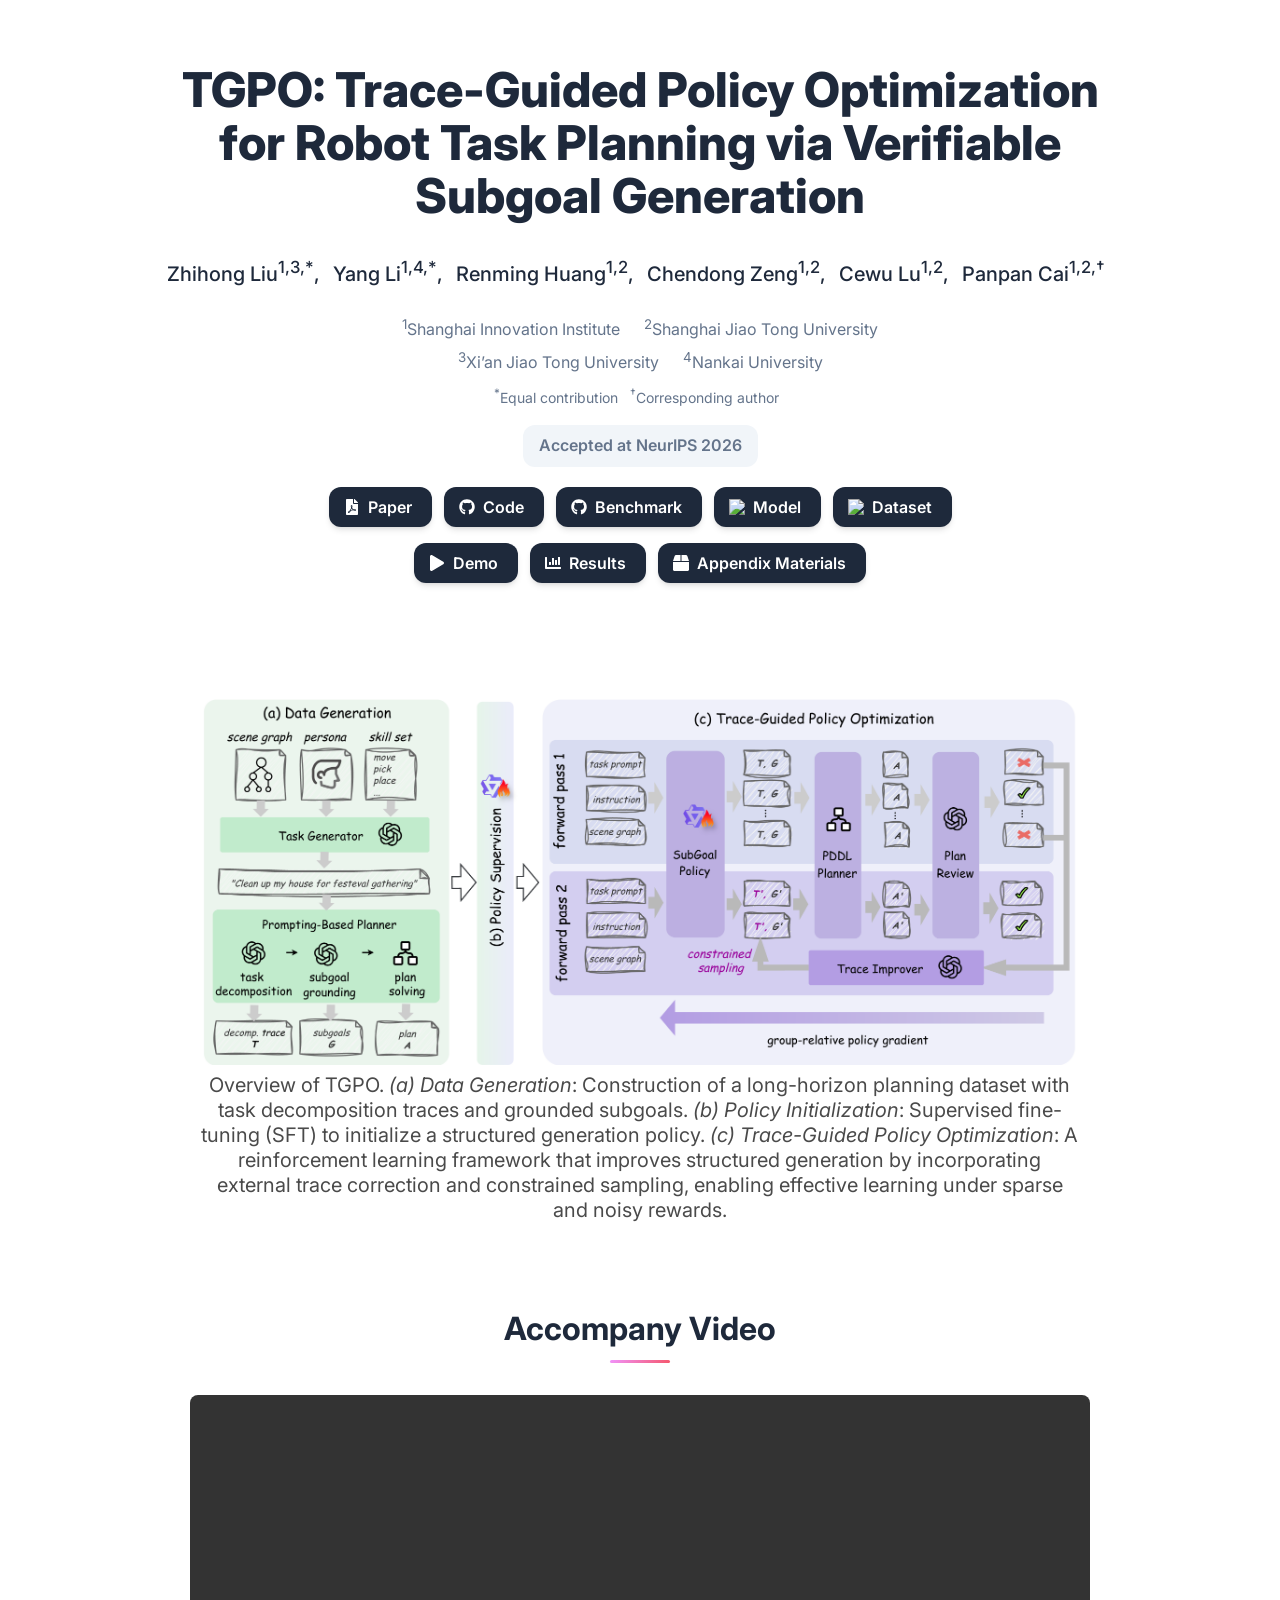
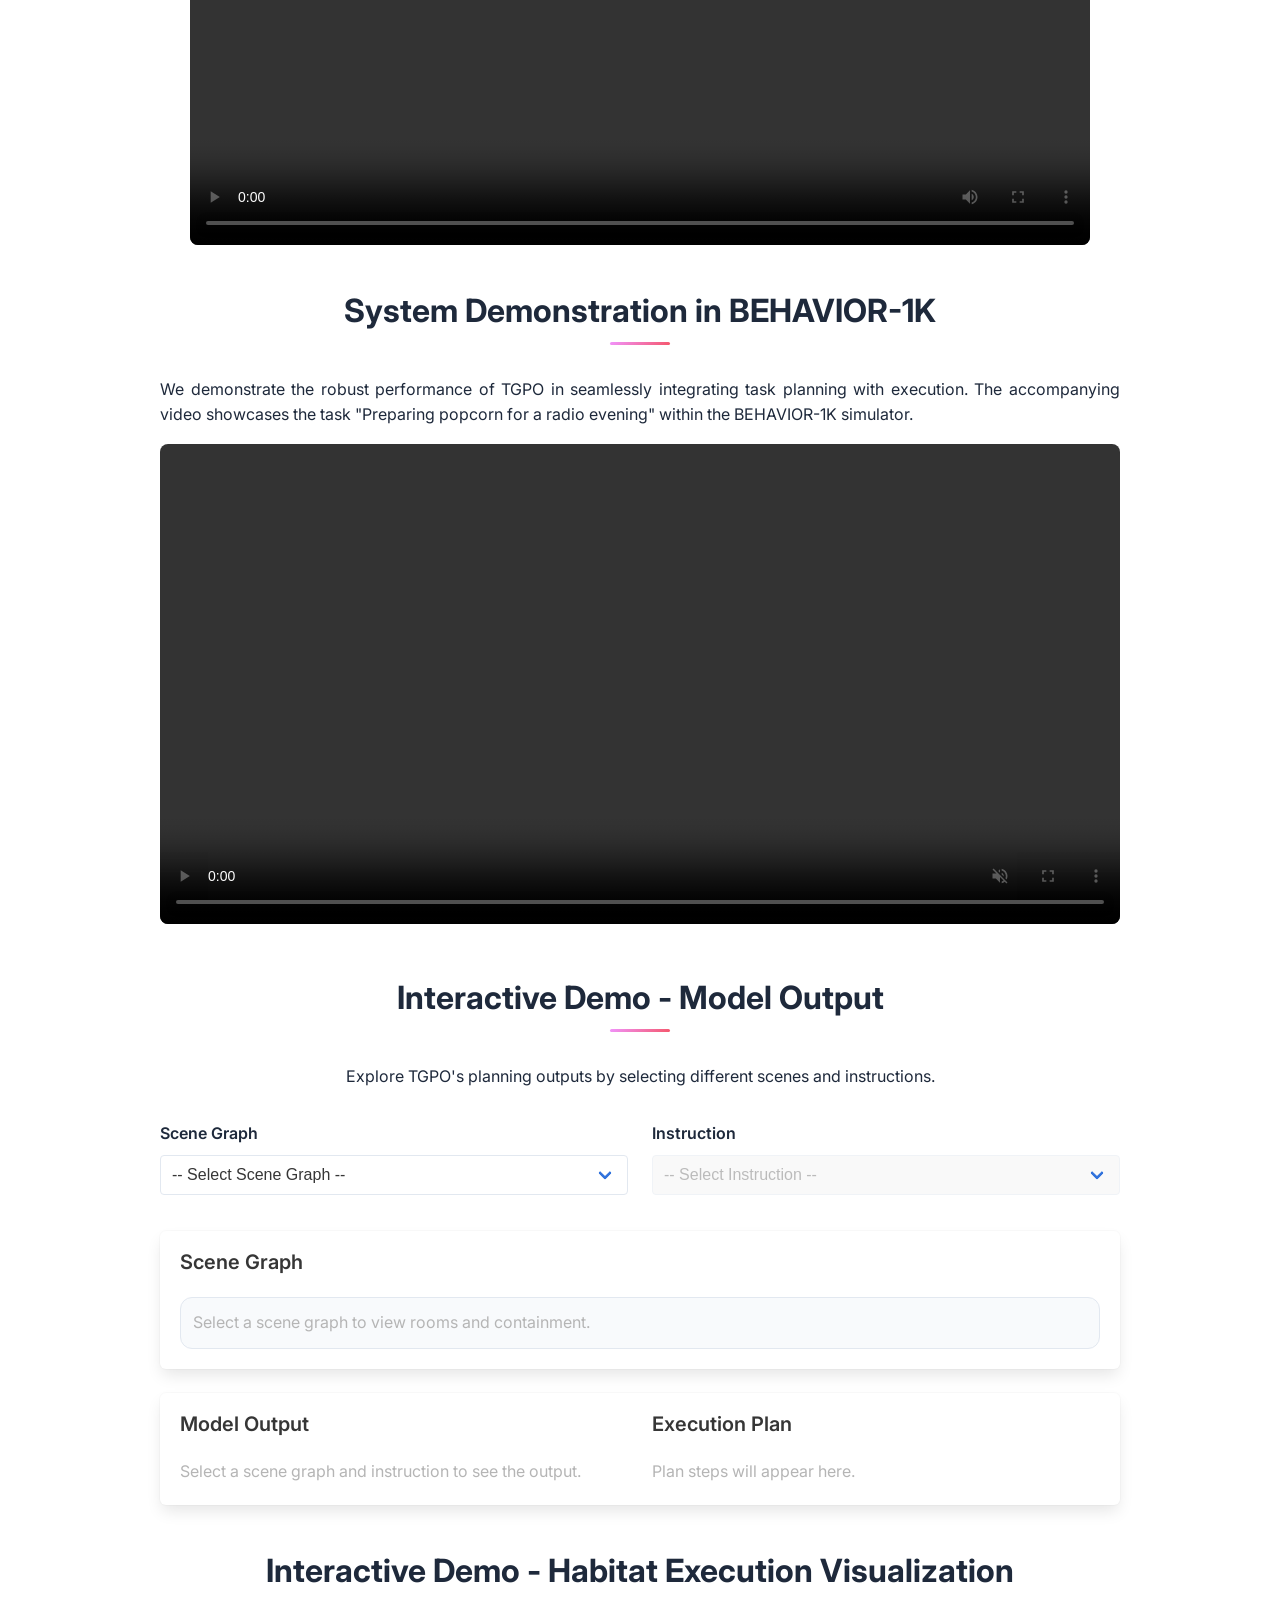
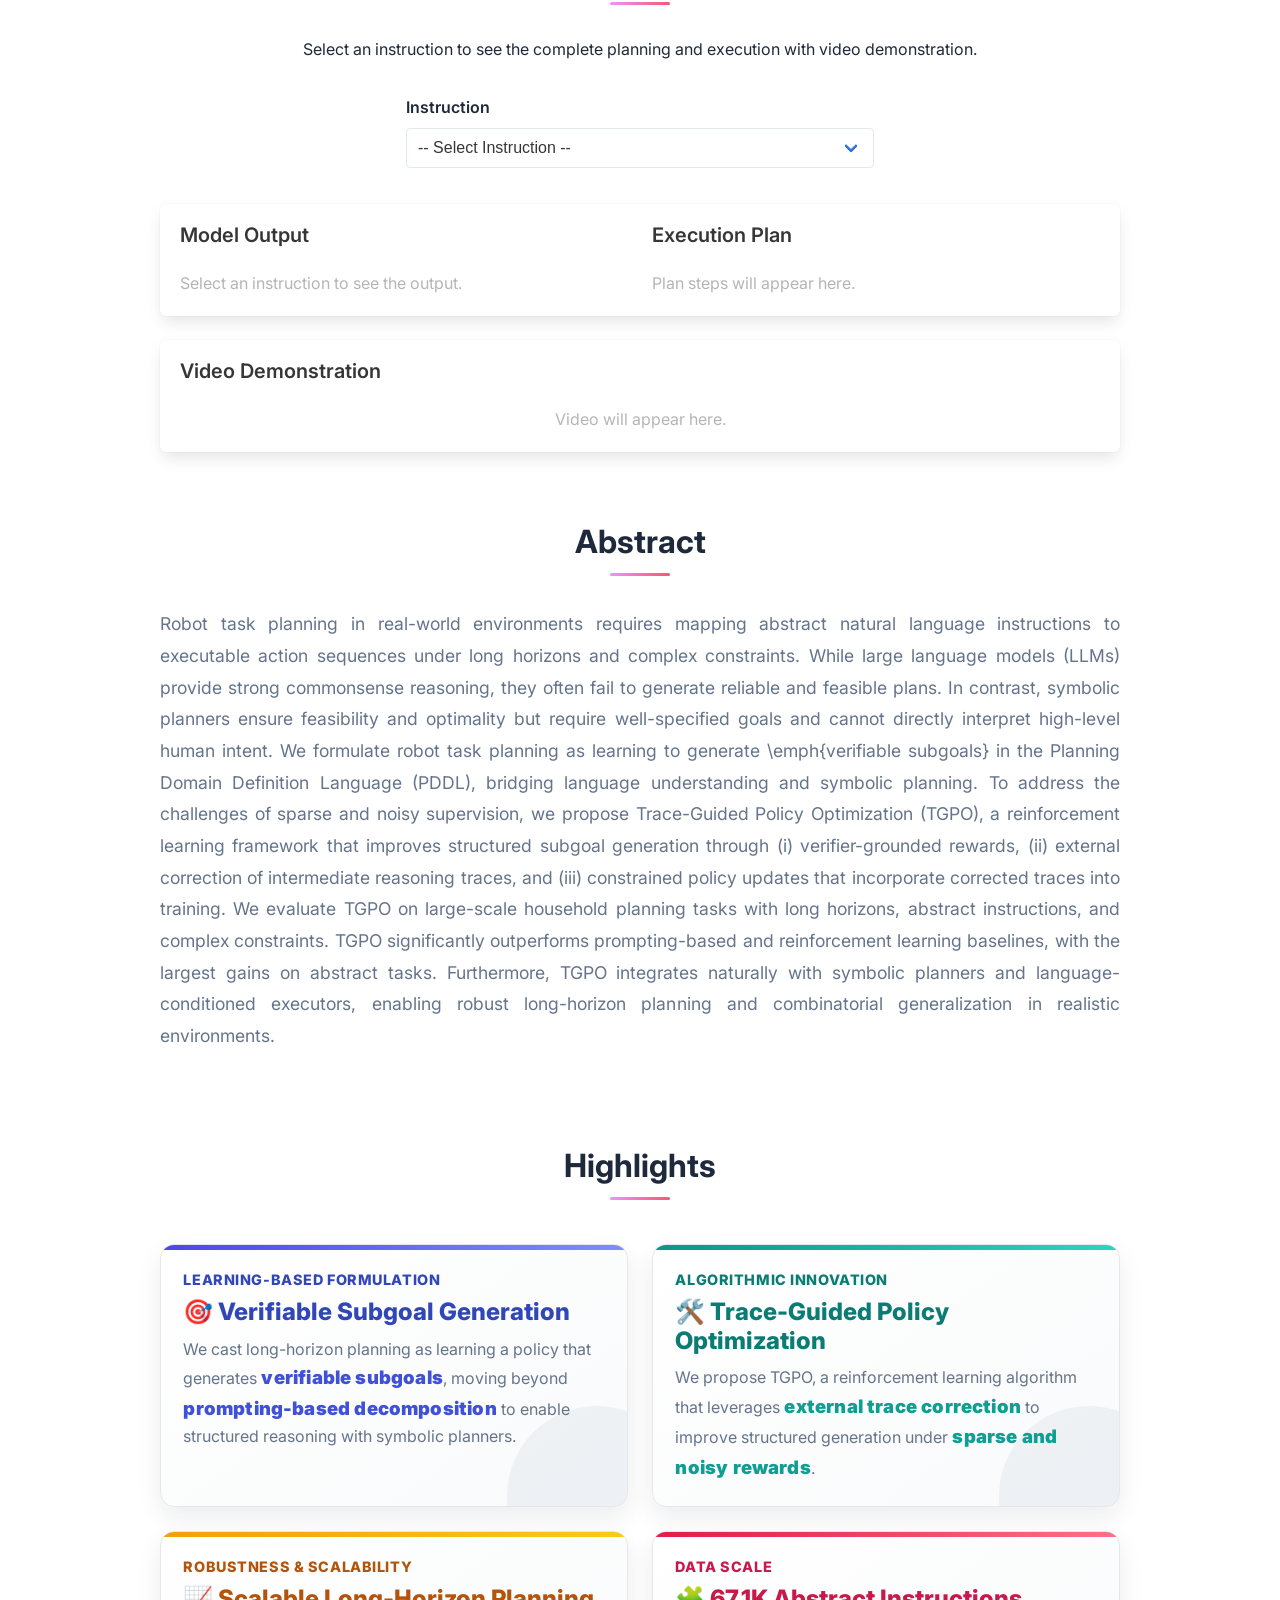
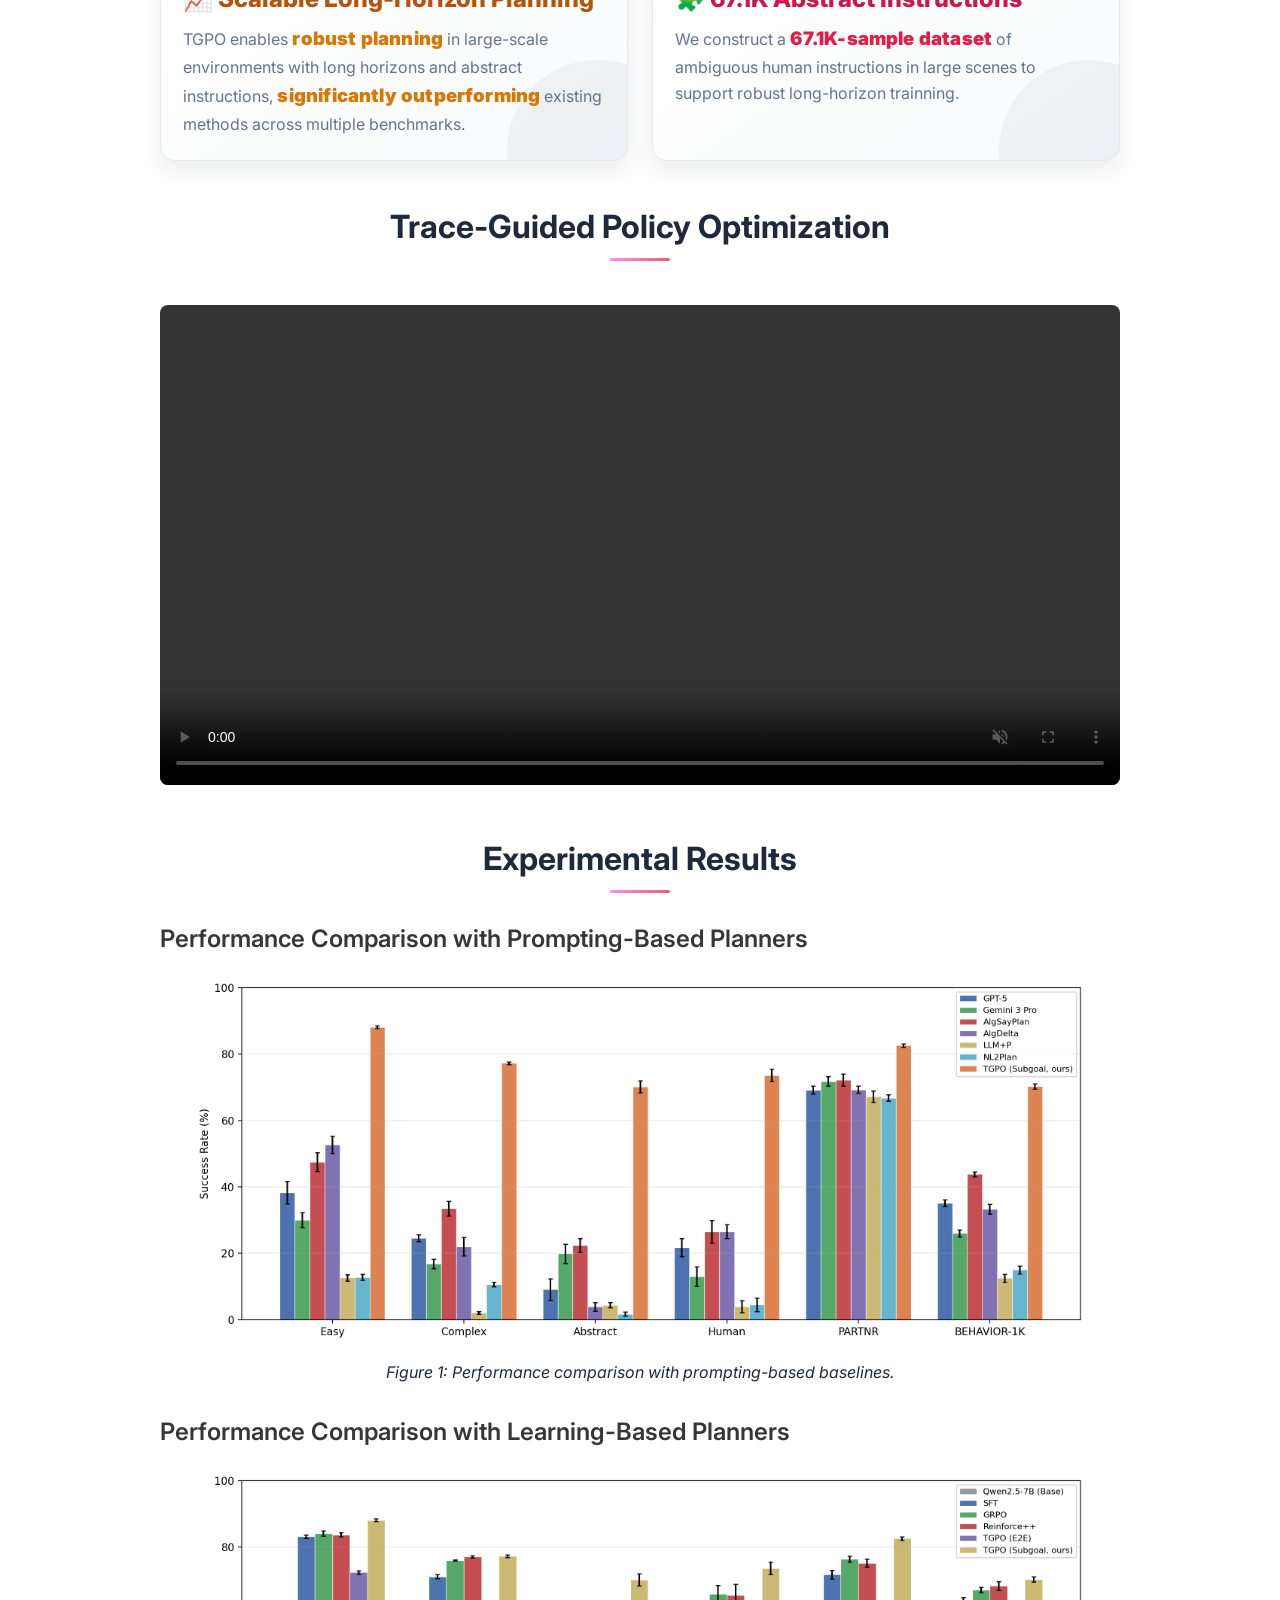
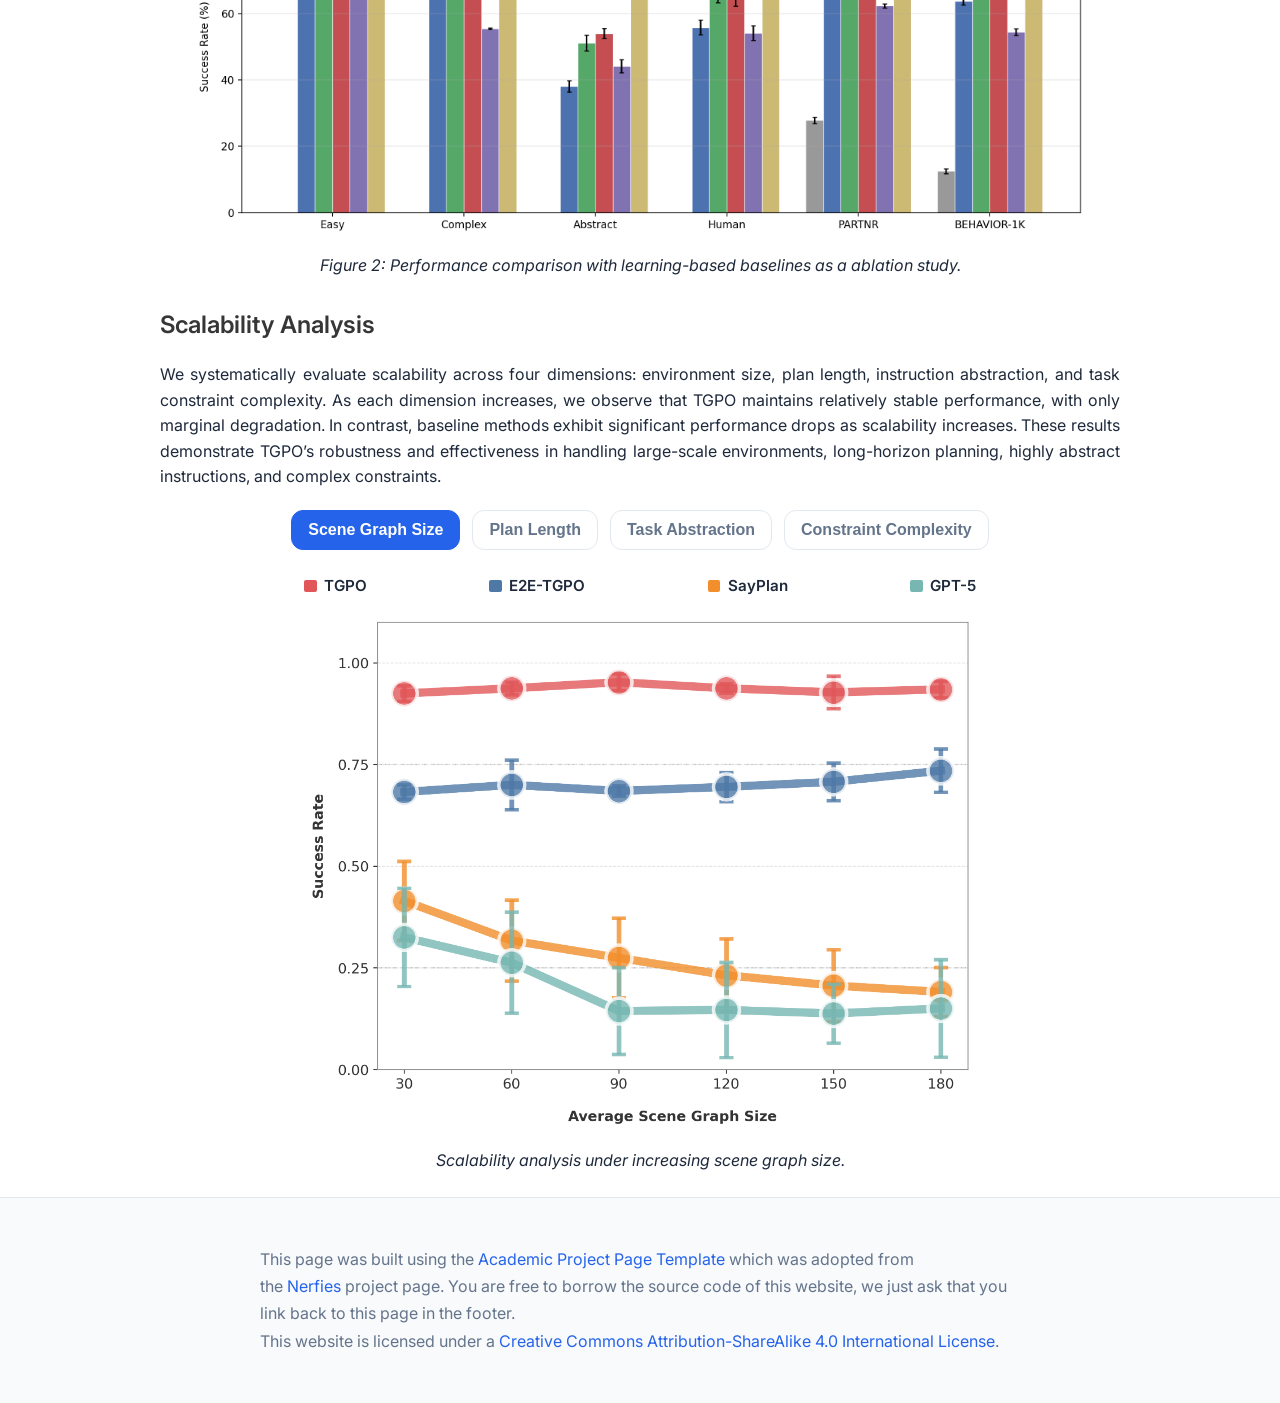
==== commit 4001c811: "Add benchmark repository button" ====
--- a/index.html
+++ b/index.html
@@ -148,6 +148,15 @@
                               <i class="fab fa-github"></i>
                             </span>
                             <span>Code</span>
+                          </a>
+                        </span>
+
+                        <span class="link-block">
+                          <a href="https://github.com/SII-liyang2024/ahat-benchmark" target="_blank" rel="noopener noreferrer" class="external-link button is-normal is-rounded is-dark">
+                            <span class="icon">
+                              <i class="fab fa-github"></i>
+                            </span>
+                            <span>Benchmark</span>
                           </a>
                         </span>
 
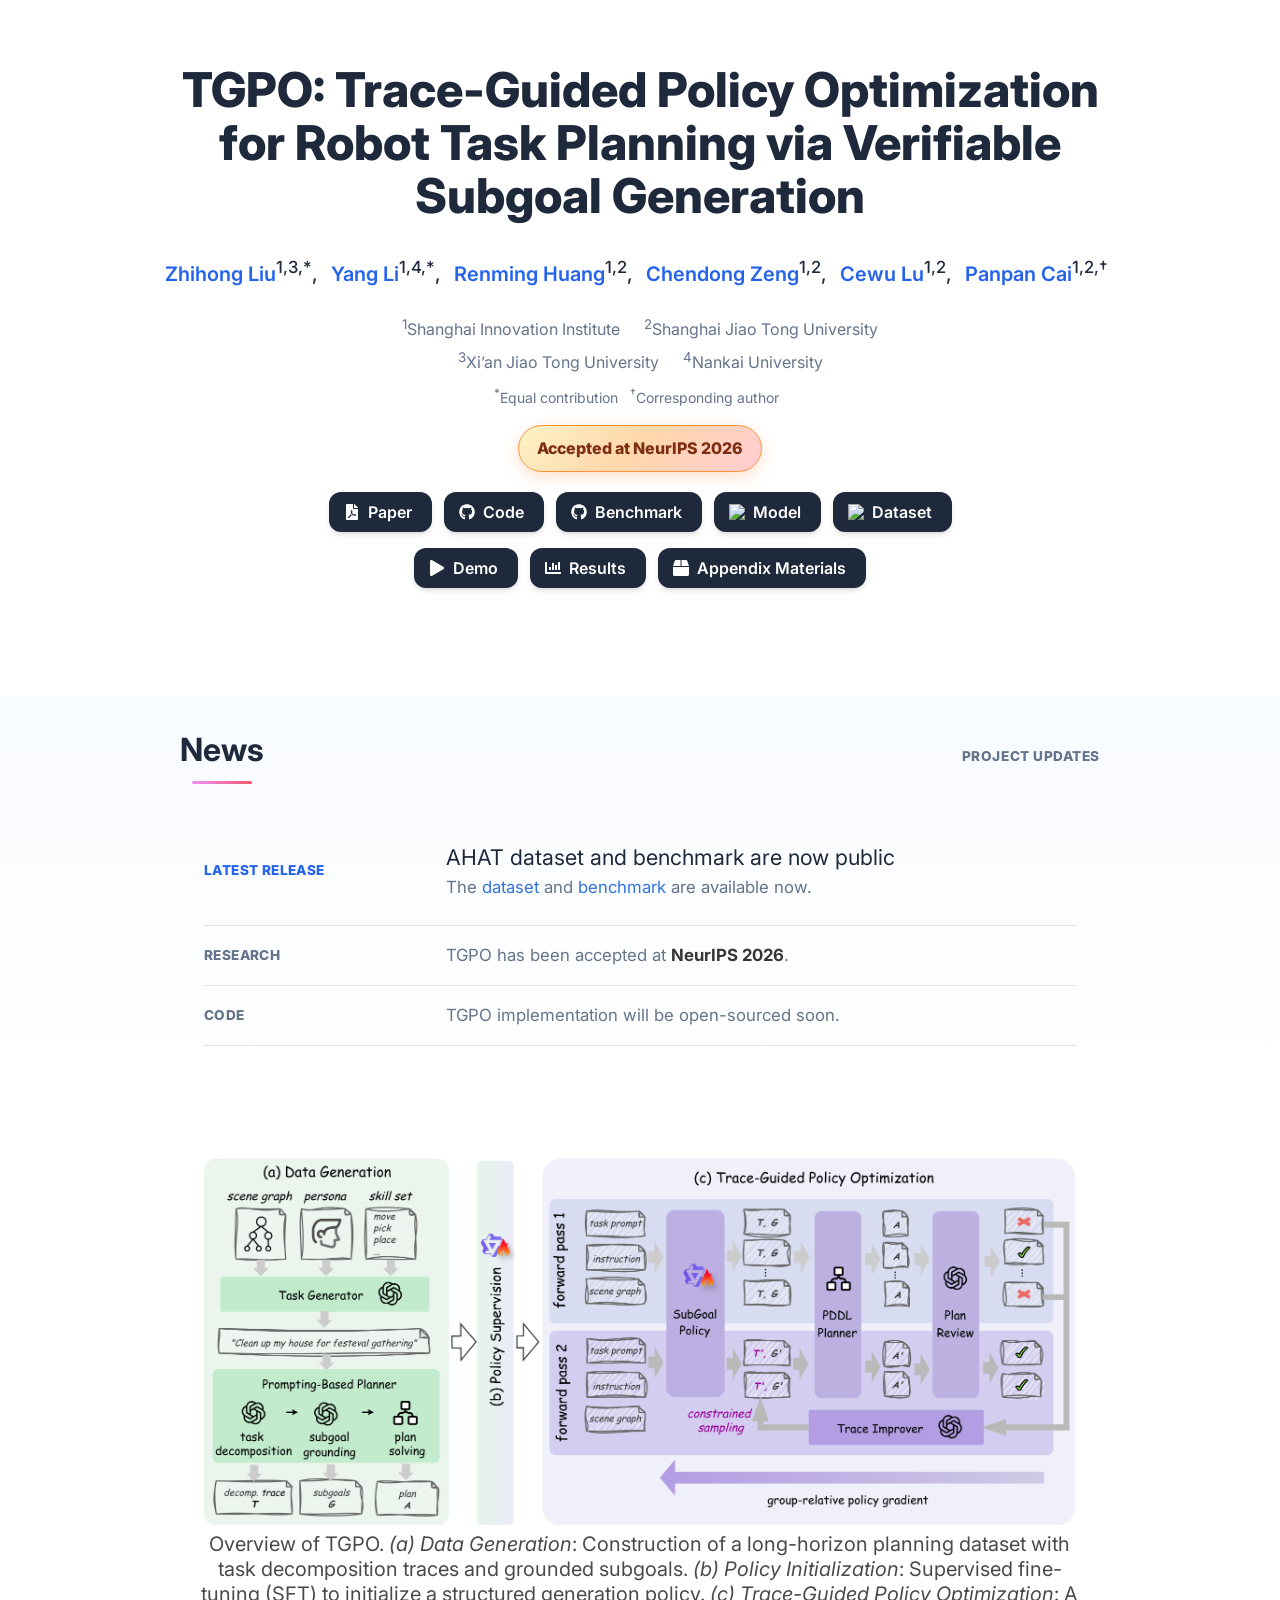
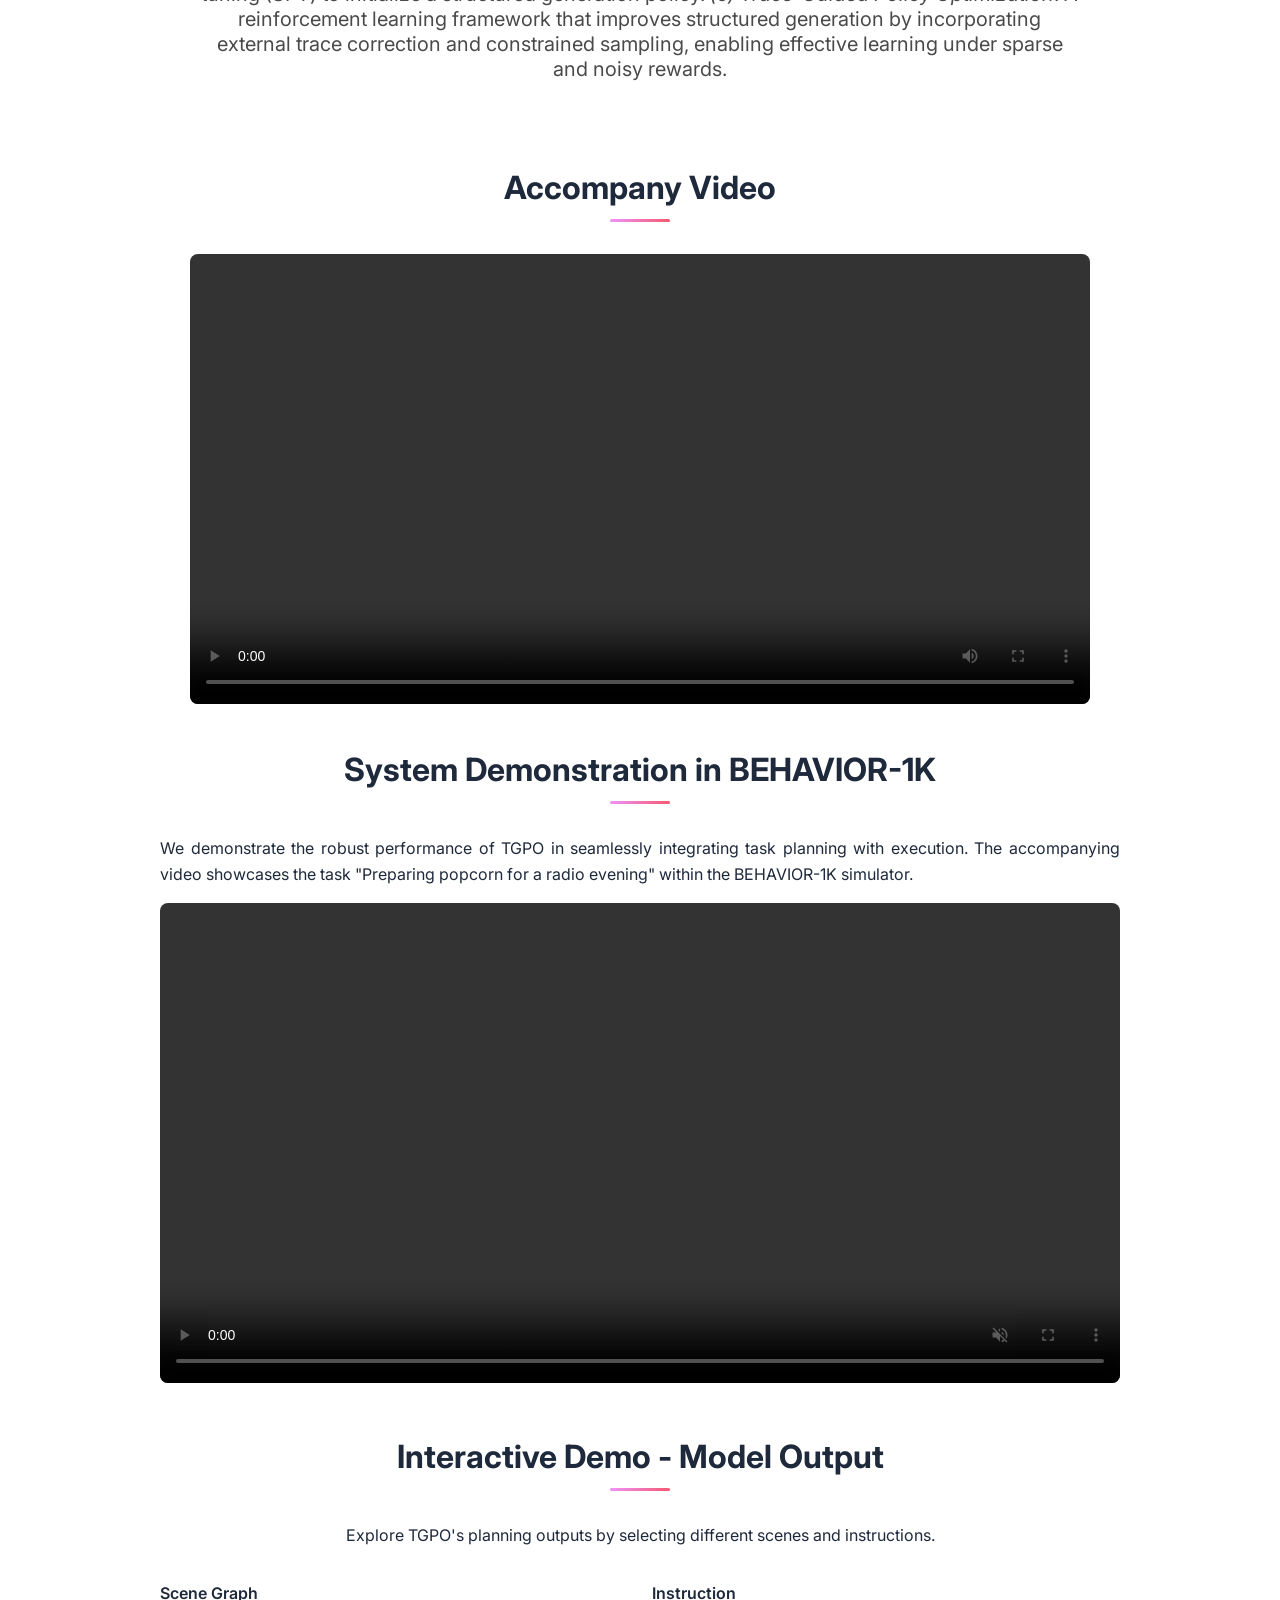
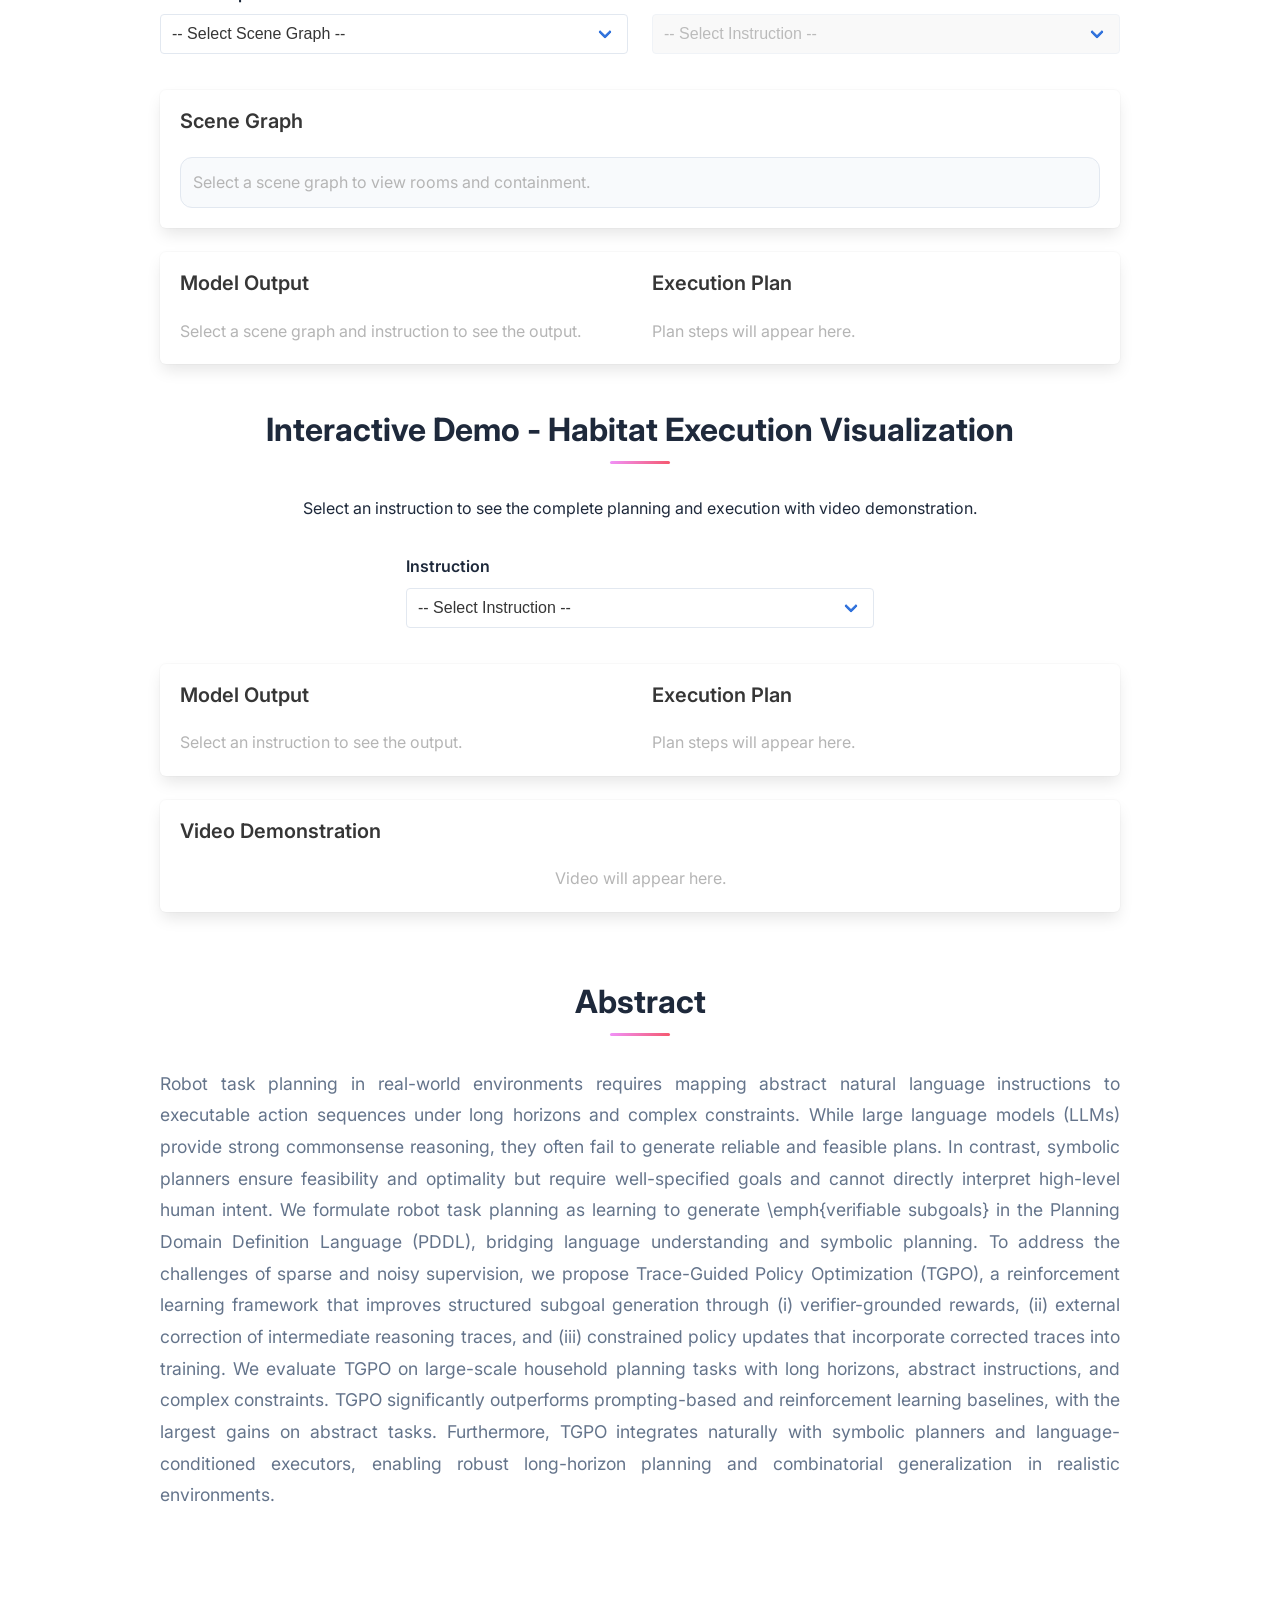
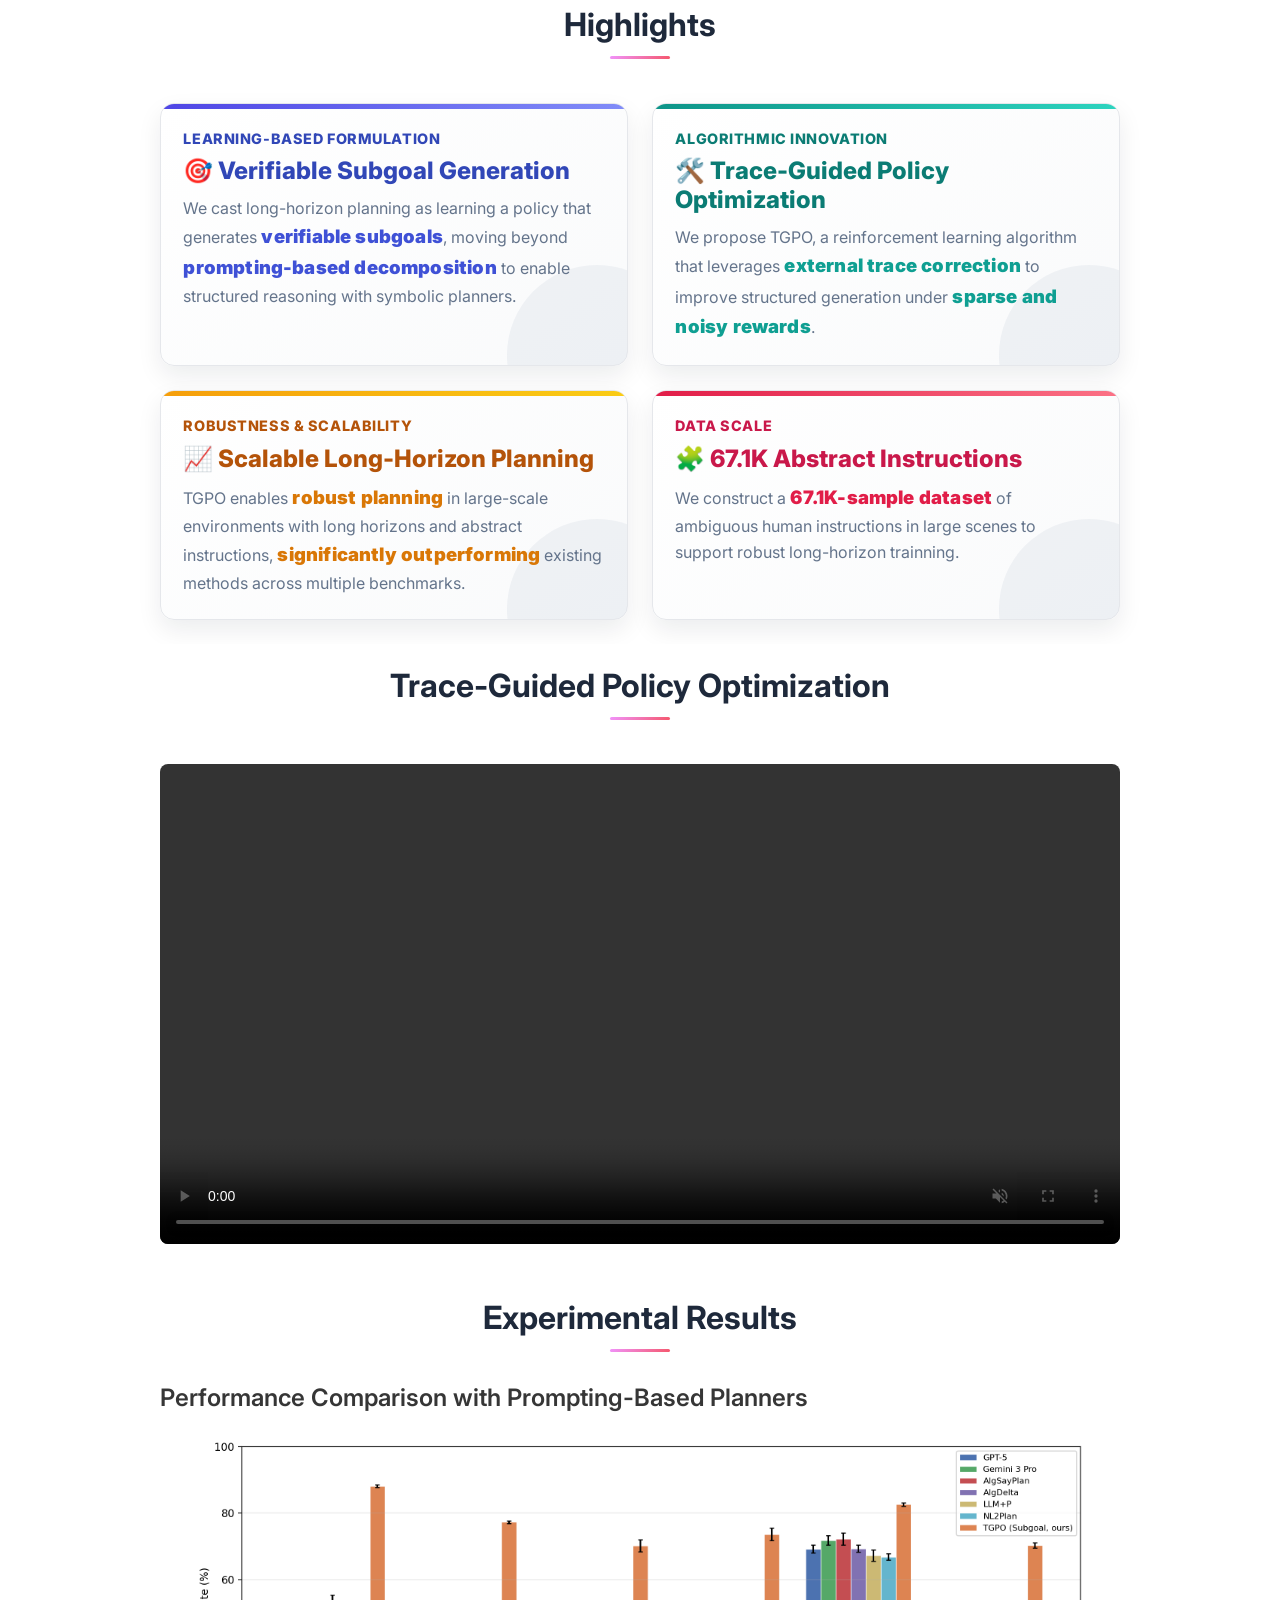
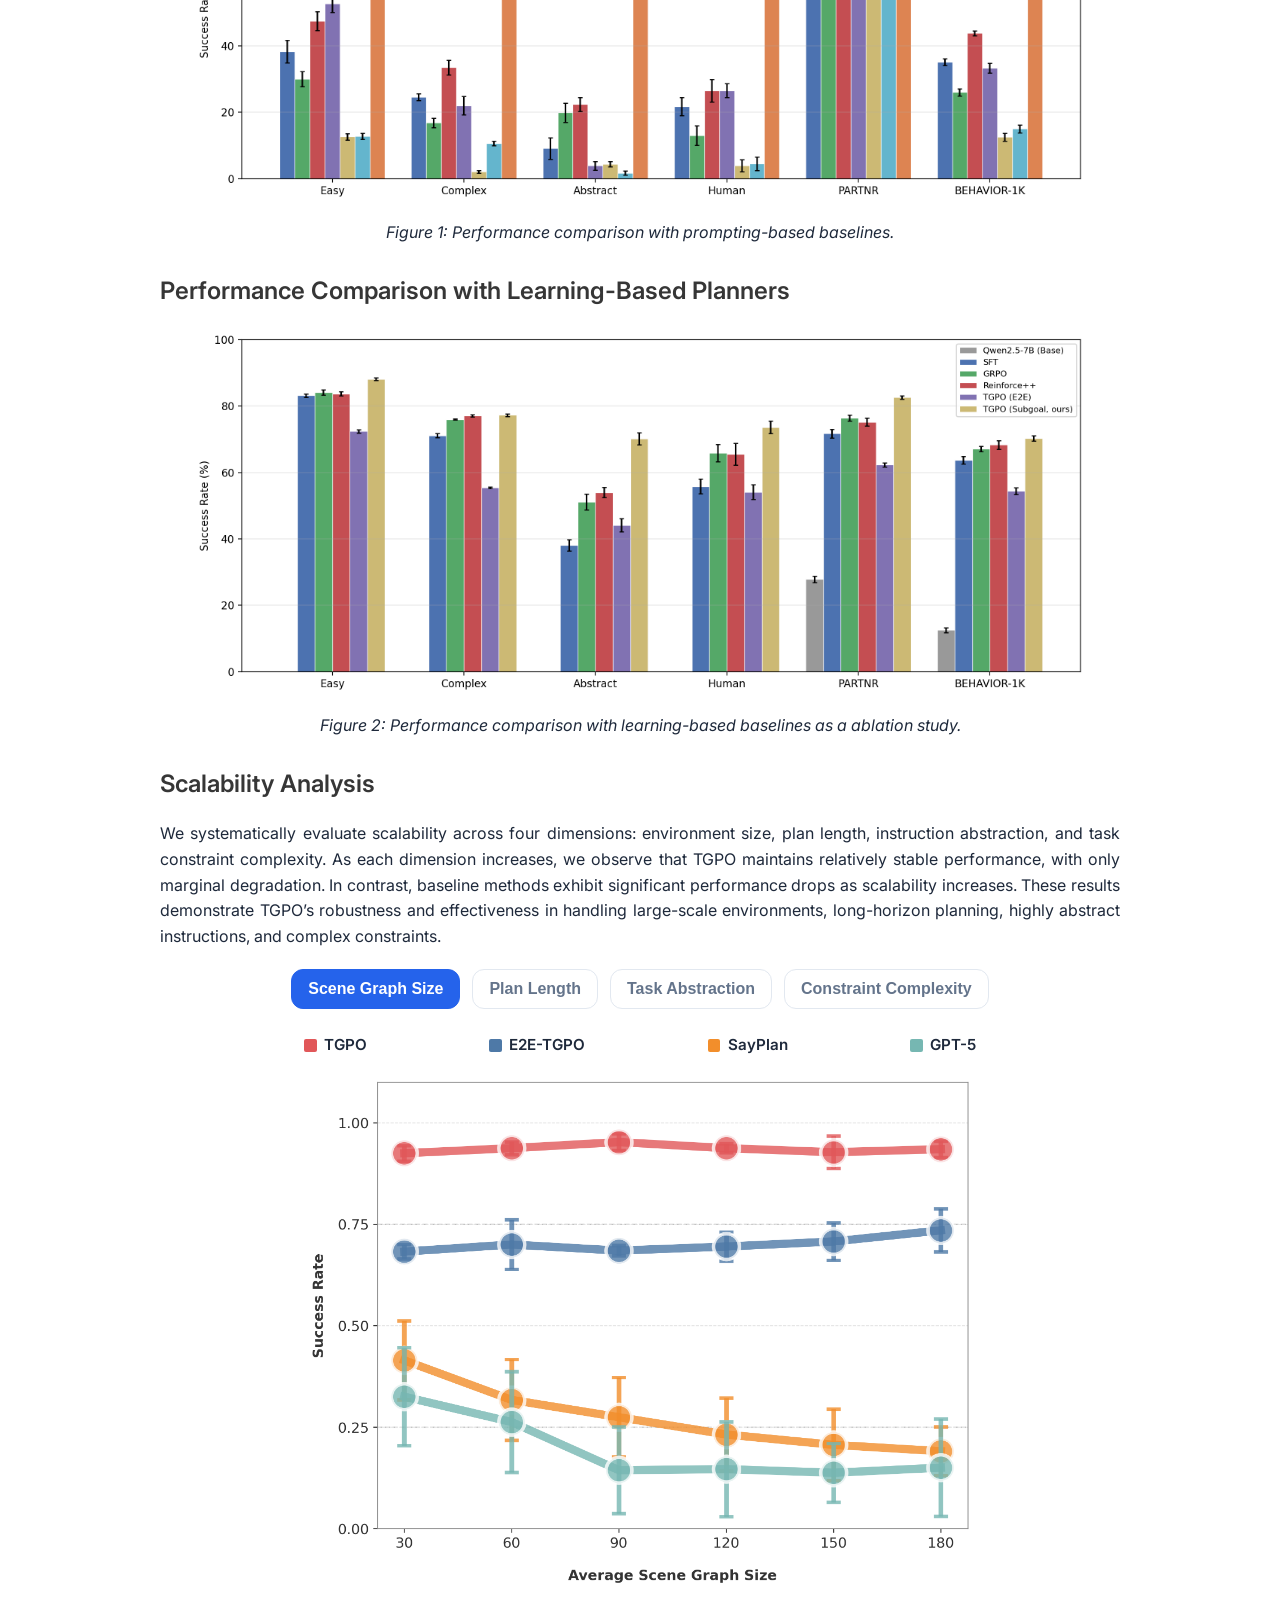
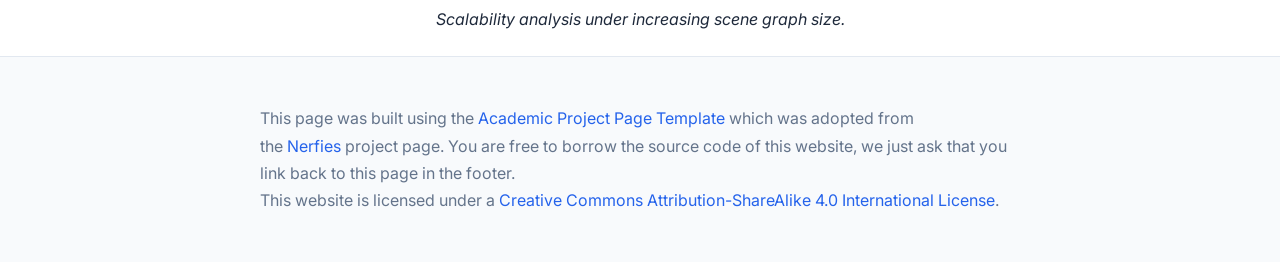
==== commit 8c24fe9f: "Update project page SEO and public release updates" ====
--- a/index.html
+++ b/index.html
@@ -8,12 +8,14 @@
   <meta name="title" content="TGPO: Trace-Guided Policy Optimization for Robot Task Planning via Verifiable Subgoal Generation">
   <meta name="description" content="TGPO learns to generate verifiable subgoals for reliable long-horizon robot task planning. Accepted at NeurIPS 2026.">
   <meta name="keywords" content="planning, robotics, artificial intelligence, machine learning, long-horizon planning, LLMs, reinforcement learning, symbolic reasoning, PDDL, task decomposition">
-  <meta name="robots" content="noindex, nofollow">
+  <meta name="robots" content="index, follow">
+  <meta name="google-site-verification" content="FYoAtDtfYma5aA8LZXtTLesCAPsYErsF-SxqJtZlm0c">
   <meta name="language" content="English">
+  <link rel="canonical" href="https://tgpo2026.github.io/TGPO/">
   
   <!-- Open Graph / Facebook -->
   <meta property="og:type" content="article">
-  <meta property="og:site_name" content="Research Project">
+  <meta property="og:site_name" content="TGPO">
   <meta property="og:title" content="TGPO: Trace-Guided Policy Optimization for Robot Task Planning via Verifiable Subgoal Generation">
   <meta property="og:description" content="TGPO learns to generate verifiable subgoals for reliable long-horizon robot task planning. Accepted at NeurIPS 2026.">
   <meta property="og:image:alt" content="TGPO Research Project">
@@ -34,7 +36,7 @@
   <meta name="citation_author" content="Panpan Cai">
   <meta name="citation_publication_date" content="2026">
   <meta name="citation_conference_title" content="NeurIPS 2026">
-  <meta name="citation_pdf_url" content="https://arxiv.org/pdf/2602.12244v2">
+  <meta name="citation_pdf_url" content="https://arxiv.org/pdf/2602.12244">
   
   <!-- Additional SEO -->
   <meta name="theme-color" content="#2563eb">
@@ -107,12 +109,12 @@
           <div class="column has-text-centered">
             <h1 class="title is-1 publication-title">TGPO: Trace-Guided Policy Optimization for Robot Task Planning via Verifiable Subgoal Generation</h1>
             <div class="is-size-5 publication-authors">
-              <span class="author-block">Zhihong Liu<sup>1,3,*</sup>,</span>
-              <span class="author-block">Yang Li<sup>1,4,*</sup>,</span>
-              <span class="author-block">Renming Huang<sup>1,2</sup>,</span>
-              <span class="author-block">Chendong Zeng<sup>1,2</sup>,</span>
-              <span class="author-block">Cewu Lu<sup>1,2</sup>,</span>
-              <span class="author-block">Panpan Cai<sup>1,2,†</sup></span>
+              <span class="author-block"><a href="https://scholar.google.com/citations?user=lZGDweMAAAAJ&hl=zh-CN" target="_blank" rel="noopener noreferrer">Zhihong Liu</a><sup>1,3,*</sup>,</span>
+              <span class="author-block"><a href="https://scholar.google.com/citations?user=c34vS4oAAAAJ&hl=zh-CN" target="_blank" rel="noopener noreferrer">Yang Li</a><sup>1,4,*</sup>,</span>
+              <span class="author-block"><a href="https://scholar.google.com/citations?user=Bmm2-UgAAAAJ&hl=zh-CN" target="_blank" rel="noopener noreferrer">Renming Huang</a><sup>1,2</sup>,</span>
+              <span class="author-block"><a href="https://scholar.google.com/citations?user=CTHMM6sAAAAJ&hl=zh-CN" target="_blank" rel="noopener noreferrer">Chendong Zeng</a><sup>1,2</sup>,</span>
+              <span class="author-block"><a href="https://scholar.google.com/citations?user=QZVQEWAAAAAJ&hl=zh-CN" target="_blank" rel="noopener noreferrer">Cewu Lu</a><sup>1,2</sup>,</span>
+              <span class="author-block"><a href="https://scholar.google.com/citations?user=MZfL0qUAAAAJ&hl=zh-CN" target="_blank" rel="noopener noreferrer">Panpan Cai</a><sup>1,2,†</sup></span>
             </div>
             <div class="is-size-6 publication-affiliations">
               <div class="affiliation-row">
@@ -134,7 +136,7 @@
                     <div class="publication-links">
                       <p>
                         <span class="link-block">
-                          <a href="https://arxiv.org/html/2602.12244v2" target="_blank" rel="noopener noreferrer" class="external-link button is-normal is-rounded is-dark">
+                          <a href="https://arxiv.org/pdf/2602.12244" target="_blank" rel="noopener noreferrer" class="external-link button is-normal is-rounded is-dark">
                             <span class="icon">
                               <i class="fas fa-file-pdf"></i>
                             </span>
@@ -214,7 +216,22 @@
   </div>
 </section>
 
-
+<section class="section news-section" id="news" aria-labelledby="news-title">
+  <div class="container is-max-desktop">
+    <div class="news-heading">
+      <h2 class="title is-3" id="news-title">News</h2>
+      <span>PROJECT UPDATES</span>
+    </div>
+    <div class="news-card">
+      <div class="news-item news-item-featured">
+        <span class="news-label">LATEST RELEASE</span>
+        <div><h3>AHAT dataset and benchmark are now public</h3><p>The <a href="https://huggingface.co/datasets/SII-liyang2024/AHAT-dataset" target="_blank" rel="noopener noreferrer">dataset</a> and <a href="https://github.com/SII-liyang2024/ahat-benchmark" target="_blank" rel="noopener noreferrer">benchmark</a> are available now.</p></div>
+      </div>
+      <div class="news-item"><span class="news-label">RESEARCH</span><p>TGPO has been accepted at <strong>NeurIPS 2026</strong>.</p></div>
+      <div class="news-item"><span class="news-label">CODE</span><p>TGPO implementation will be open-sourced soon.</p></div>
+    </div>
+  </div>
+</section>
 
 <!-- Start Banner-->
 <section class="hero teaser">
--- a/static/css/index.css
+++ b/static/css/index.css
@@ -45,6 +45,112 @@
   -moz-osx-font-smoothing: grayscale;
 }
 
+.news-section {
+  position: relative;
+  margin: 1.5rem 0 2.5rem;
+  padding: 2.25rem 1.5rem 2.5rem;
+  background: linear-gradient(180deg, #f8fbff 0%, #ffffff 100%);
+}
+
+.news-section::after {
+  display: none;
+}
+
+.news-section .title {
+  margin: 0;
+  color: var(--text-primary);
+}
+
+.news-heading {
+  display: flex;
+  align-items: baseline;
+  justify-content: space-between;
+  margin: 0 auto 1.5rem;
+  max-width: 920px;
+}
+
+.news-heading > span {
+  color: #64748b;
+  font-size: 0.85rem;
+  font-weight: 800;
+  letter-spacing: 0.04em;
+}
+
+.news-card {
+  max-width: 920px;
+  margin: 0 auto;
+  padding: 0 1.5rem;
+  background: transparent;
+  border: 0;
+  border-radius: 0;
+  box-shadow: none;
+}
+
+.news-item {
+  display: grid;
+  grid-template-columns: 210px 1fr;
+  gap: 2rem;
+  align-items: center;
+  padding: 1rem 0;
+  border-bottom: 1px solid #dbe3ef;
+}
+
+.news-item-featured {
+  padding-top: 0;
+  padding-bottom: 1.5rem;
+}
+
+.news-label {
+  color: #64748b;
+  font-size: 0.85rem;
+  font-weight: 800;
+  letter-spacing: 0.03em;
+}
+
+.news-item-featured .news-label {
+  color: var(--primary-color);
+}
+
+.news-item h3 {
+  margin: 0;
+  color: var(--text-primary);
+  font-size: 1.35rem;
+}
+
+.news-item p {
+  margin: 0;
+  color: var(--text-secondary);
+  font-size: 1.05rem;
+}
+
+@media screen and (max-width: 768px) {
+  .news-section {
+    margin-top: 1rem;
+    padding: 1.75rem 1rem 2rem;
+  }
+
+  .news-card {
+    padding: 0;
+  }
+
+  .news-heading {
+    align-items: flex-start;
+    flex-direction: column;
+    gap: 0.35rem;
+  }
+
+  .news-item {
+    grid-template-columns: 1fr;
+    gap: 0.35rem;
+  }
+}
+
+.button[aria-disabled="true"] {
+  opacity: 0.6;
+  cursor: default;
+  pointer-events: none;
+}
+
 /* Modern Button Styles */
 .button {
   border-radius: var(--border-radius) !important;
@@ -182,14 +288,16 @@
 }
 
 .publication-venue {
-  color: var(--text-secondary);
+  color: #7c2d12;
   width: fit-content;
-  font-weight: 600;
-  background: var(--background-accent);
-  padding: 0.5rem 1rem;
-  border-radius: var(--border-radius);
+  font-weight: 800;
+  background: linear-gradient(135deg, #fef3c7 0%, #fed7aa 48%, #fecdd3 100%);
+  border: 1px solid #fb923c;
+  padding: 0.6rem 1.15rem;
+  border-radius: 999px;
   margin-top: 1rem;
   display: inline-block;
+  box-shadow: 0 5px 16px rgb(249 115 22 / 0.22);
 }
 
 .publication-awards {
